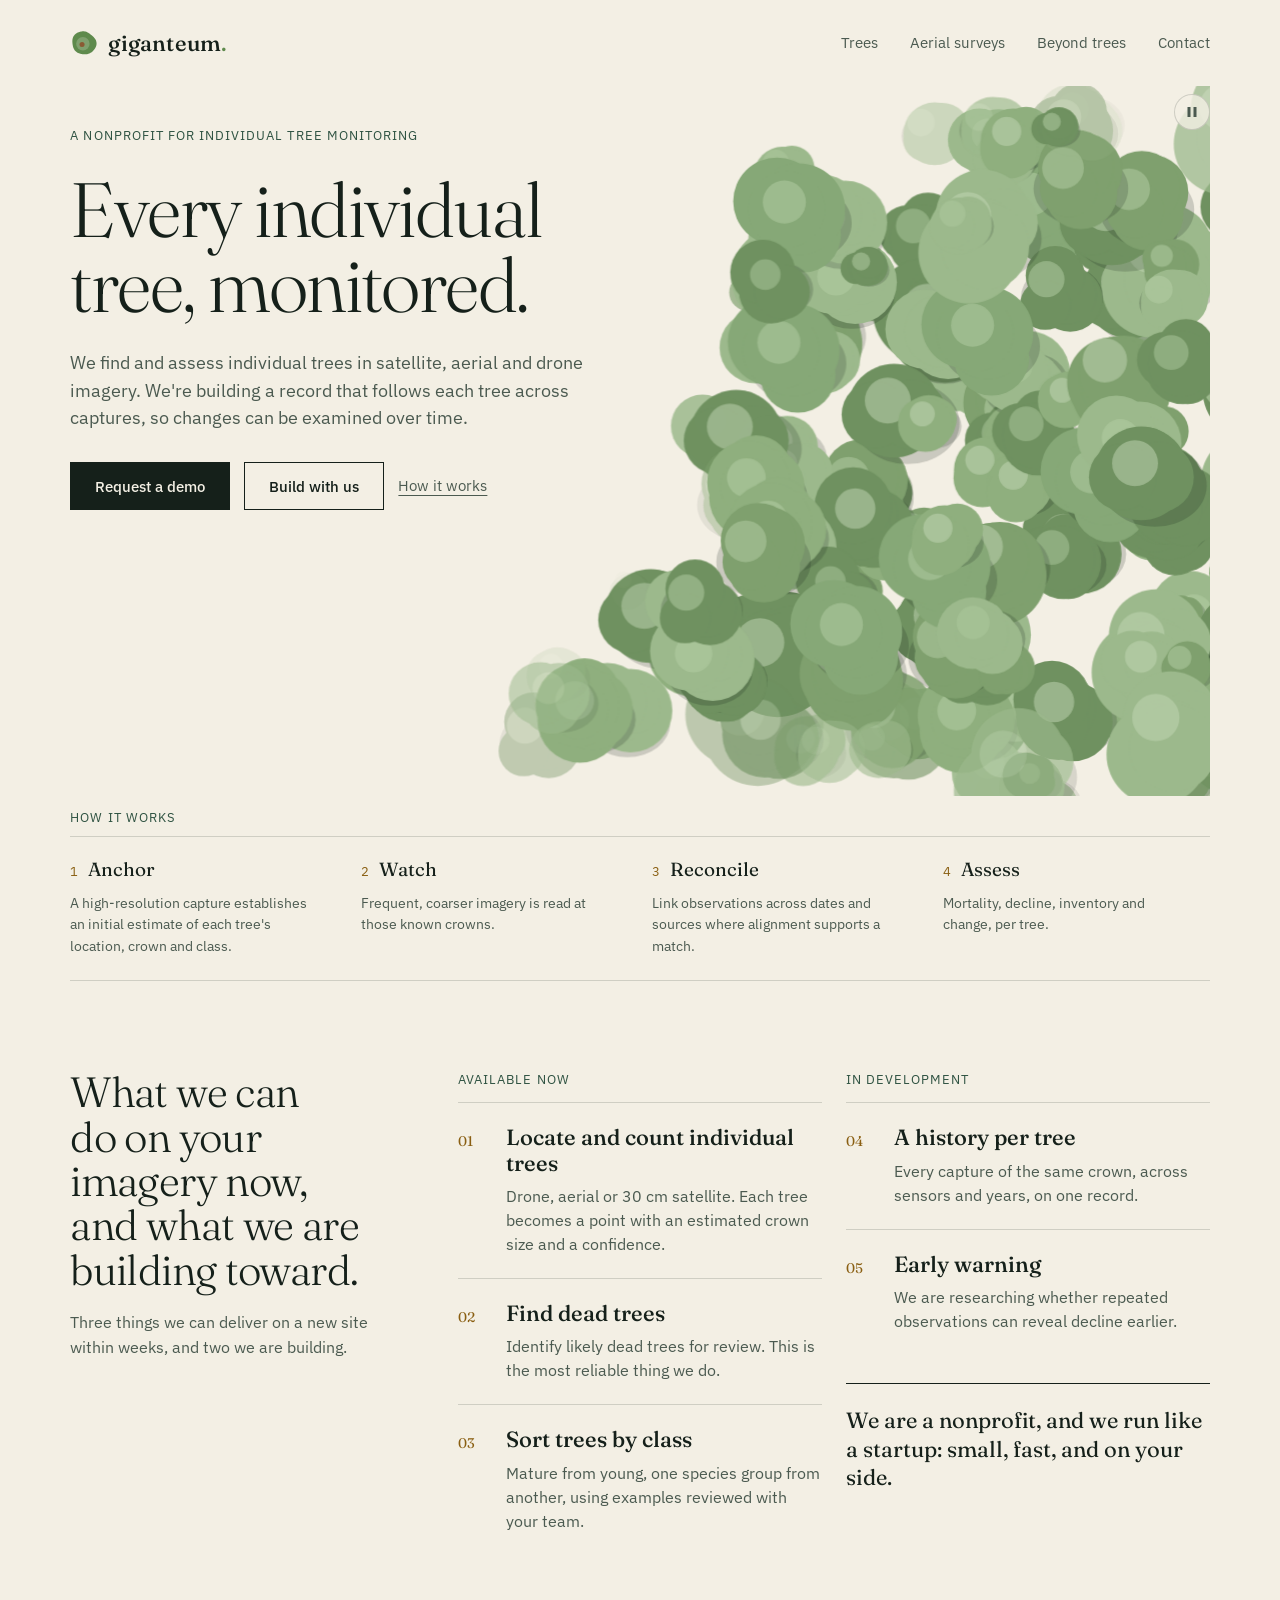
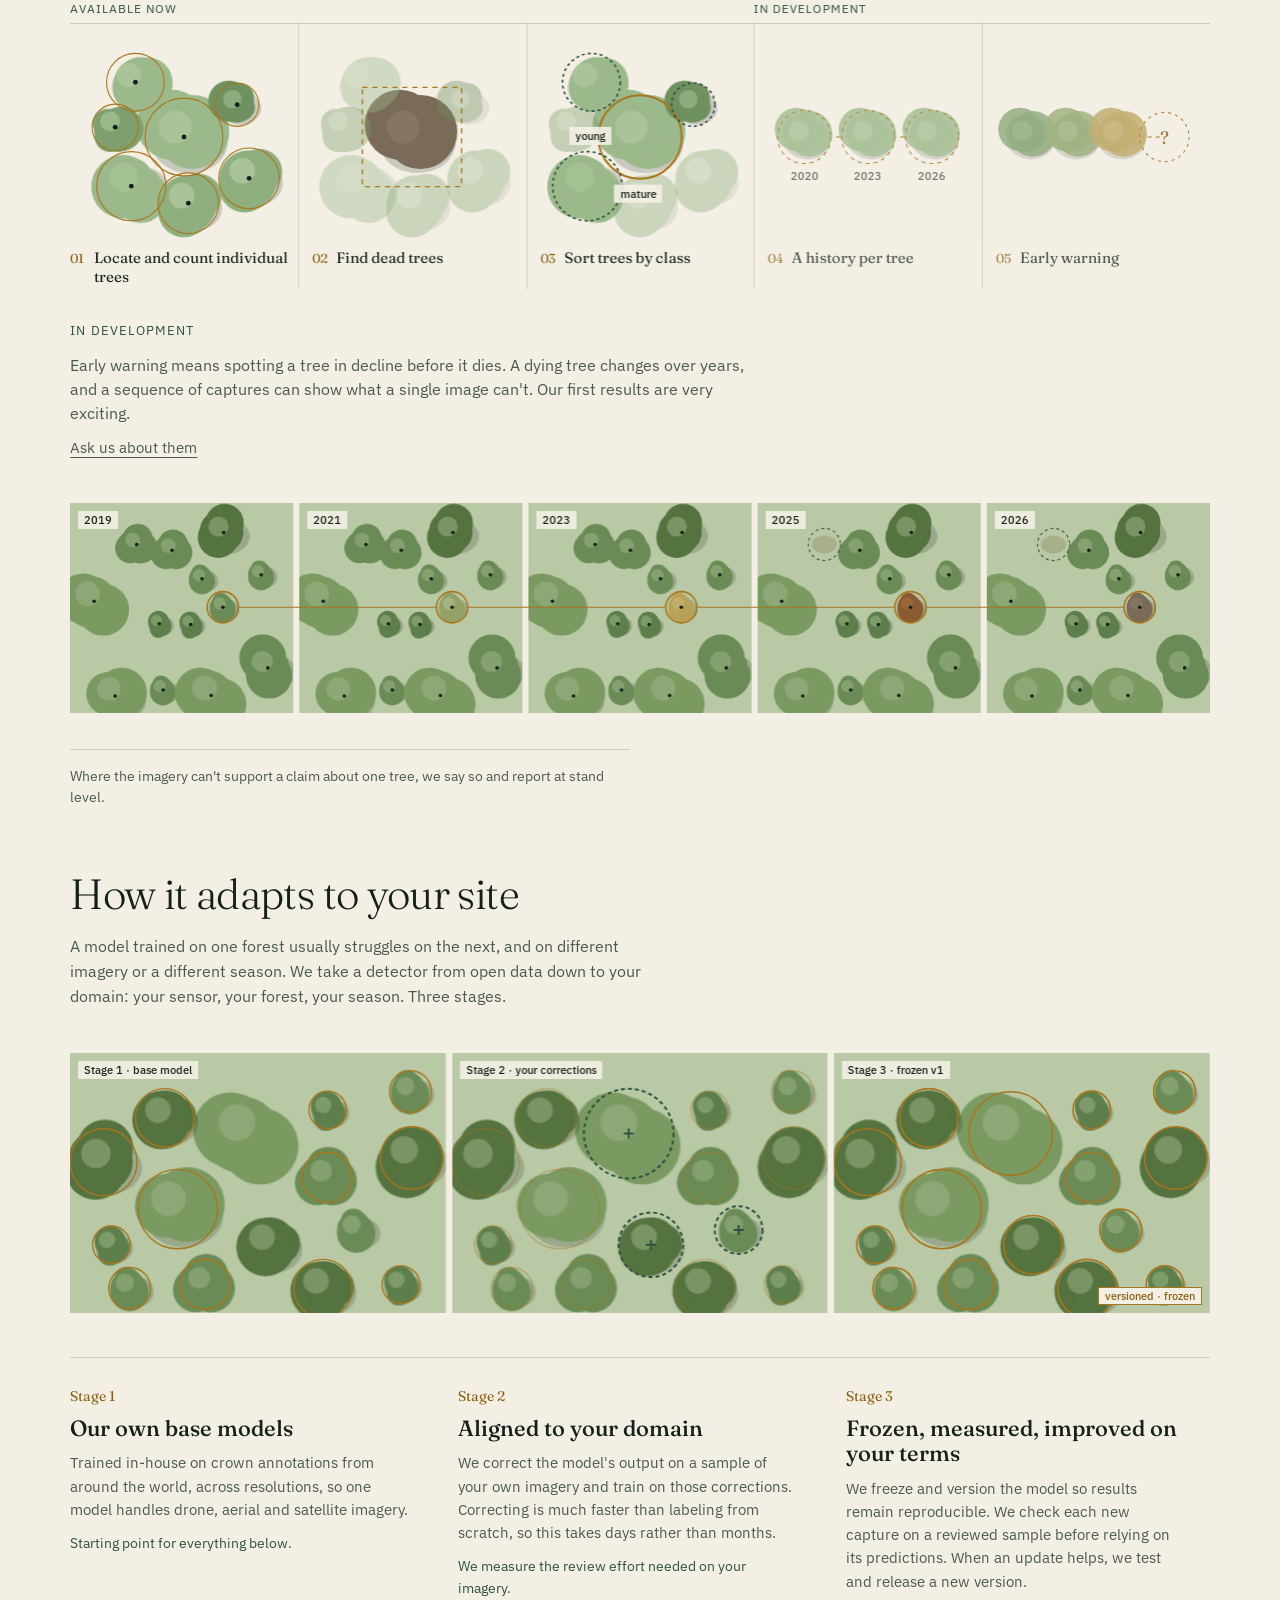
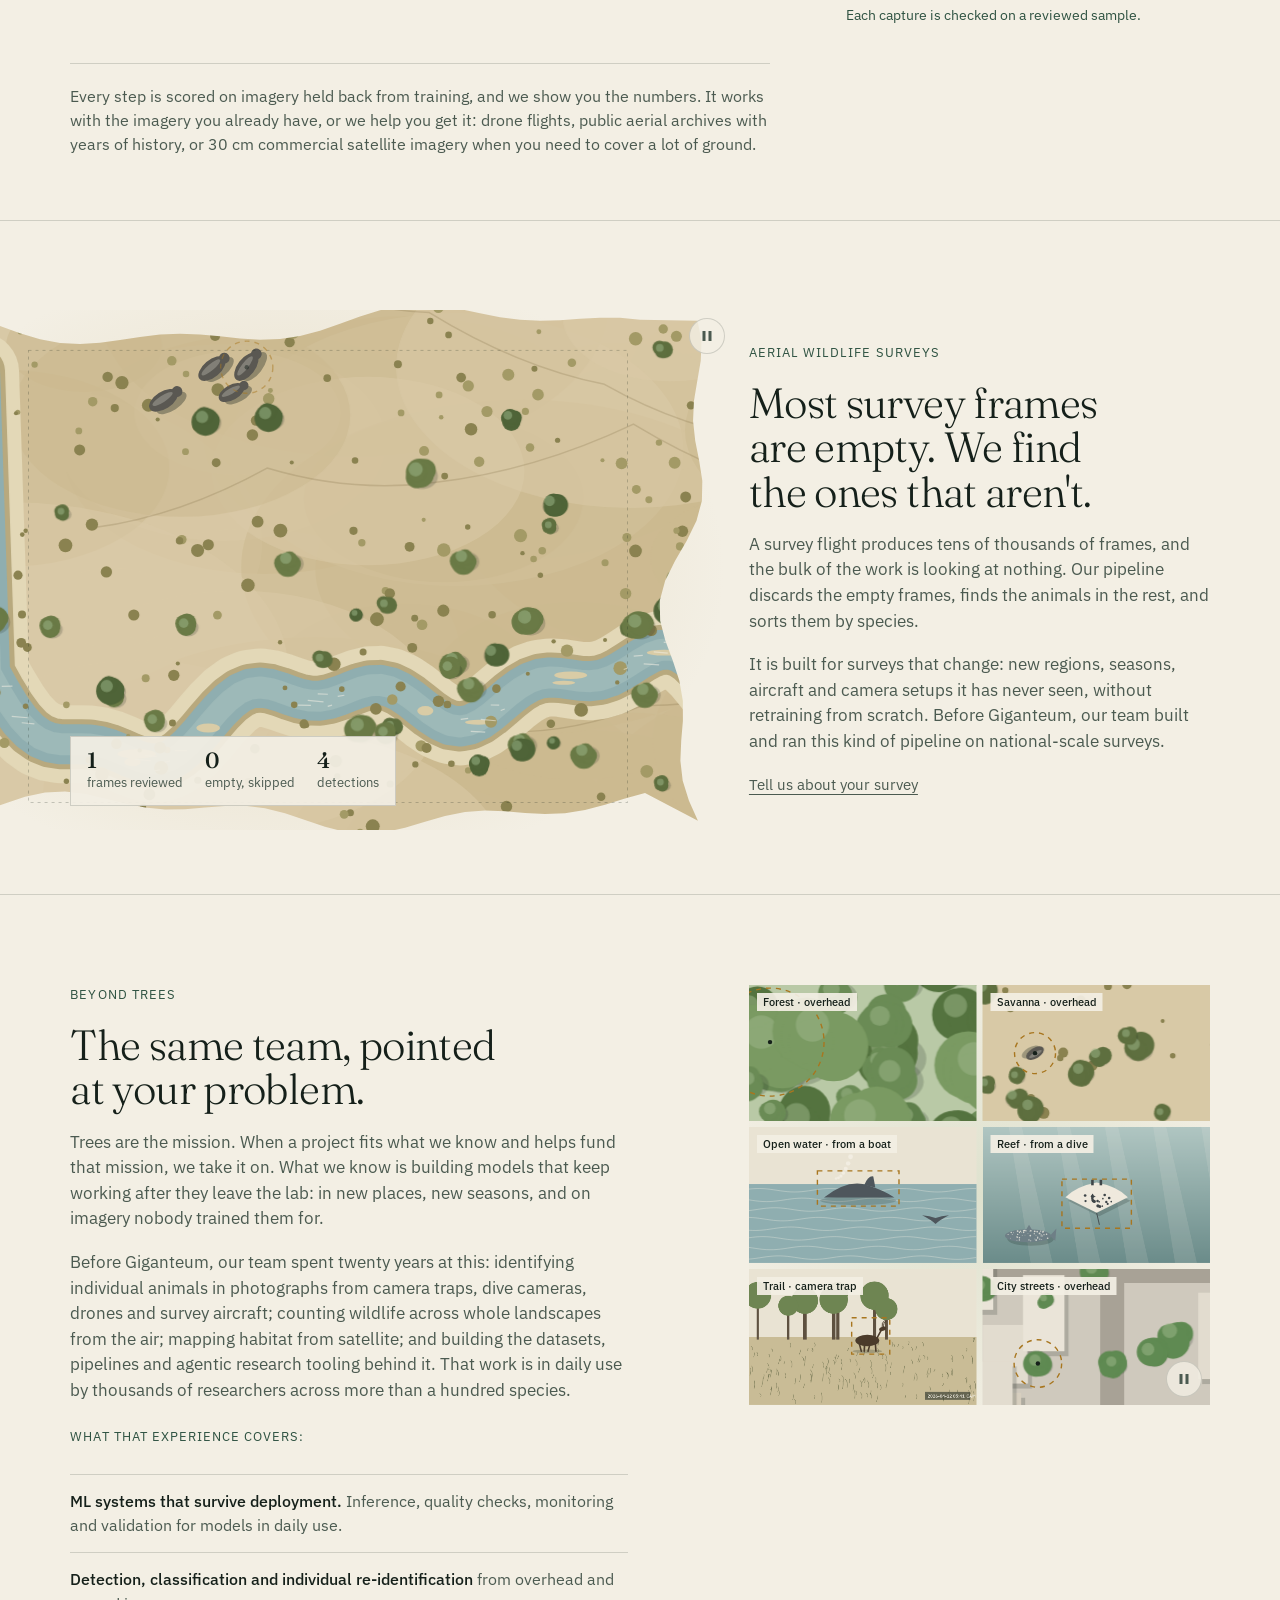
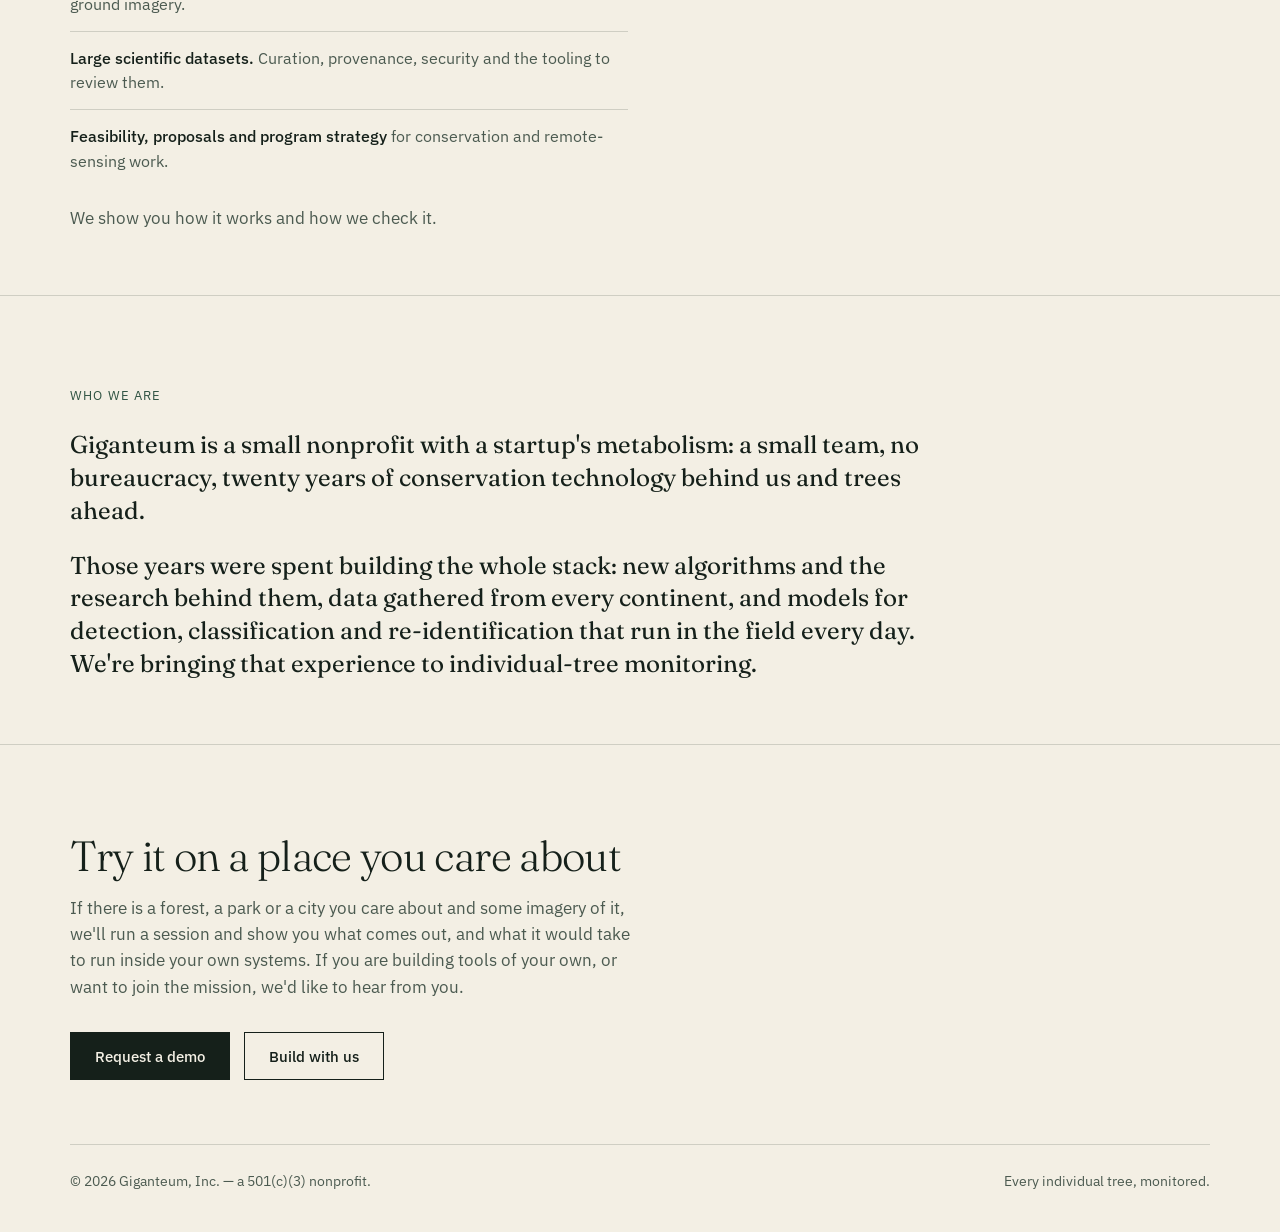
==== index.html @ d1c90539 "Preview build" ====
<!DOCTYPE html>
<html lang="en">
<head>
<meta charset="UTF-8">
<meta name="viewport" content="width=device-width, initial-scale=1, viewport-fit=cover">
<meta name="robots" content="noindex, nofollow">
<title>Giganteum — Every individual tree, monitored</title>
<meta name="description" content="Giganteum is a nonprofit that finds and assesses individual trees in satellite, aerial and drone imagery.">
<link rel="icon" href="assets/logos/logo-06u2/favicon.svg?h=ea83f946c8" type="image/svg+xml">
<link rel="icon" href="assets/logos/logo-06u2/favicon.ico?h=4b74110f3c" sizes="32x32">
<link rel="apple-touch-icon" href="assets/logos/logo-06u2/favicon-180.png?h=ba5bebc18b">
<link rel="stylesheet" href="css/site.css?h=00ecf539c3">
<script>document.documentElement.classList.add('js')</script>
</head>
</head>
<body>

<div class="wrap">
<nav>
  <a class="wordmark" href="#top"><img class="mark" src="assets/logos/logo-06u2/giganteum-mark.svg?h=fabf64458b" width="28" height="28" alt="">giganteum<span>.</span></a>
  <button class="menu" id="menu" aria-label="Open menu" aria-expanded="false" aria-controls="links">
    <svg width="20" height="14" viewBox="0 0 20 14" fill="none" stroke="currentColor" stroke-width="1.5" aria-hidden="true"><path d="M0 1h20M0 7h20M0 13h20"/></svg>
  </button>
  <div class="links" id="links">
    <a href="#trees">Trees</a>
    <a href="#aerial">Aerial surveys</a>
    <a href="#beyond">Beyond trees</a>
    <a href="#contact">Contact</a>
  </div>
</nav>
</div>

<main id="main">

<header class="wrap" id="top">
<section class="hero">
  <div class="hero-copy" id="hero-copy">
    <div class="hero-head">
    <div class="eyebrow">A nonprofit for individual tree monitoring</div>
    <h1>Every individual tree, monitored.</h1>
    </div>
    <div class="hero-body">
    <p>We find and assess individual trees in satellite, aerial and drone imagery. We're building a record that follows each tree across captures, so changes can be examined over time.</p>
    <div class="cta">
      <a class="btn btn-primary" href="mailto:hello@giganteum.org?subject=Demo%20request">Request a demo</a>
      <a class="btn" href="mailto:hello@giganteum.org?subject=Build%20with%20us">Build with us</a>
      <a class="textlink" href="#trees">How it works</a>
    </div>
    </div>
  </div>
  <div class="scene" id="hero-scene">
    <canvas id="c-hero" aria-label="Illustration: a canopy of tree crowns with detections marked, one crown flagged and followed across captures" role="img"></canvas>
    <button class="pause" id="pause" aria-pressed="false" aria-label="Pause animations" title="Pause animations">
      <svg class="i-pause" width="12" height="12" viewBox="0 0 12 12" aria-hidden="true"><rect x="1.5" y="1" width="3" height="10" fill="currentColor"/><rect x="7.5" y="1" width="3" height="10" fill="currentColor"/></svg>
      <svg class="i-play" width="12" height="12" viewBox="0 0 12 12" aria-hidden="true"><path d="M2 1l9 5-9 5z" fill="currentColor"/></svg>
    </button>
    <div class="record" id="record">
      <div class="head"><b>Tree record</b><i>Illustrative record</i></div>
      <div class="row" data-f="id"><span>Tree</span><span></span></div>
      <div class="row status" data-f="status"><span>Status</span><span></span></div>
      <div class="row" data-f="cls"><span>Class</span><span></span></div>
      <div class="row" data-f="crown"><span>Crown</span><span></span></div>
      <div class="row" data-f="pos"><span>Position</span><span></span></div>
      <div class="row" data-f="caps"><span>Captures</span><span></span></div>
      <div class="row" data-f="sensors"><span>Sensors</span><span></span></div>
      <div class="hist-label" id="hist-label">History</div>
      <div class="hist" id="hist"></div>
    </div>
  </div>
</section>

<div class="col-label how">How it works</div>
<div class="loop">
  <div><b><em>1</em>Anchor</b><p>A high-resolution capture establishes an initial estimate of each tree's location, crown and class.</p></div>
  <div><b><em>2</em>Watch</b><p>Frequent, coarser imagery is read at those known crowns.</p></div>
  <div><b><em>3</em>Reconcile</b><p>Link observations across dates and sources where alignment supports a match.</p></div>
  <div><b><em>4</em>Assess</b><p>Mortality, decline, inventory and change, per tree.</p></div>
</div>
</header>

<section class="wrap block" id="trees">
  <div class="grid">
    <div class="c4 lead">
      <h2>What we can do on your imagery now, and what we are building toward.</h2>
      <p>Three things we can deliver on a new site within weeks, and two we are building.</p>
    </div>
    <div class="c4">
      <div class="col-label">Available now</div>
      <div class="item"><em>01</em><div><b>Locate and count individual trees</b><p>Drone, aerial or 30 cm satellite. Each tree becomes a point with an estimated crown size and a confidence.</p></div></div>
      <div class="item"><em>02</em><div><b>Find dead trees</b><p>Identify likely dead trees for review. This is the most reliable thing we do.</p></div></div>
      <div class="item"><em>03</em><div><b>Sort trees by class</b><p>Mature from young, one species group from another, using examples reviewed with your team.</p></div></div>
    </div>
    <div class="c4">
      <div class="col-label">In development</div>
      <div class="item"><em>04</em><div><b>A history per tree</b><p>Every capture of the same crown, across sensors and years, on one record.</p></div></div>
      <div class="item"><em>05</em><div><b>Early warning</b><p>We are researching whether repeated observations can reveal decline earlier.</p></div></div>
      <div class="pull">We are a nonprofit, and we run like a startup: small, fast, and on your side.</div>
    </div>
    <div class="draft-band" id="draft-trees" data-v="1"><canvas id="c-draft-trees" role="img"></canvas></div>
    <div class="figure-note" id="note-ew">
      <div class="col-label">In development</div>
      <p>Early warning means spotting a tree in decline before it dies. A dying tree changes over years, and a sequence of captures can show what a single image can't. Our first results are very exciting.</p>
      <p><a class="textlink" href="mailto:hello@giganteum.org?subject=Early%20warning">Ask us about them</a></p>
    </div>
    <div class="draft-band" id="draft-trees2" data-v="4"><canvas id="c-draft-trees2" role="img"></canvas></div>
  </div>
  <p class="fine">Where the imagery can't support a claim about one tree, we say so and report at stand level.</p>
</section>

<section class="wrap block" id="adapts" style="padding-top:0">
  <div class="grid">
    <div class="c8 lead" style="max-width:640px">
      <h2>How it adapts to your site</h2>
      <p>A model trained on one forest usually struggles on the next, and on different imagery or a different season. We take a detector from open data down to your domain: your sensor, your forest, your season. Three stages.</p>
    </div>
    <div class="draft-band" id="draft-adapts" data-v="3"><canvas id="c-draft-adapts" role="img"></canvas></div>
  </div>
  <div class="stages">
    <div><em>Stage 1</em><b>Our own base models</b><p>Trained in-house on crown annotations from around the world, across resolutions, so one model handles drone, aerial and satellite imagery.</p><small>Starting point for everything below.</small></div>
    <div><em>Stage 2</em><b>Aligned to your domain</b><p>We correct the model's output on a sample of your own imagery and train on those corrections. Correcting is much faster than labeling from scratch, so this takes days rather than months.</p><small>We measure the review effort needed on your imagery.</small></div>
    <div><em>Stage 3</em><b>Frozen, measured, improved on your terms</b><p>We freeze and version the model so results remain reproducible. We check each new capture on a reviewed sample before relying on its predictions. When an update helps, we test and release a new version.</p><small>Each capture is checked on a reviewed sample.</small></div>
  </div>
  <p class="measured">Every step is scored on imagery held back from training, and we show you the numbers. It works with the imagery you already have, or we help you get it: drone flights, public aerial archives with years of history, or 30 cm commercial satellite imagery when you need to cover a lot of ground.</p>
</section>

<section class="wrap block" id="aerial" style="border-top:1px solid var(--rule)">
  <div class="aerial-grid">
    <div class="aerial-scene" id="aerial-scene">
      <canvas id="c-aerial" role="img" aria-label="Illustration: survey frames over savanna, most empty, animals detected in the rest"></canvas>
      <button class="pause" aria-pressed="false" aria-label="Pause animations" title="Pause animations">
      <svg class="i-pause" width="12" height="12" viewBox="0 0 12 12" aria-hidden="true"><rect x="1.5" y="1" width="3" height="10" fill="currentColor"/><rect x="7.5" y="1" width="3" height="10" fill="currentColor"/></svg>
      <svg class="i-play" width="12" height="12" viewBox="0 0 12 12" aria-hidden="true"><path d="M2 1l9 5-9 5z" fill="currentColor"/></svg>
    </button>
      <div class="tally" id="tally">
        <div><b id="t-frames">0</b><span>frames reviewed</span></div>
        <div><b id="t-empty">0</b><span>empty, skipped</span></div>
        <div><b id="t-animals">0</b><span>detections</span></div>
      </div>
    </div>
    <div class="aerial-copy">
      <div class="sec-head"><div class="eyebrow">Aerial wildlife surveys</div>
      <h2>Most survey frames are empty. We find the ones that aren't.</h2></div>
      <div class="sec-body"><p>A survey flight produces tens of thousands of frames, and the bulk of the work is looking at nothing. Our pipeline discards the empty frames, finds the animals in the rest, and sorts them by species.</p>
      <p>It is built for surveys that change: new regions, seasons, aircraft and camera setups it has never seen, without retraining from scratch. Before Giganteum, our team built and ran this kind of pipeline on national-scale surveys.</p>
      <p><a class="textlink" href="mailto:hello@giganteum.org?subject=Aerial%20survey">Tell us about your survey</a></p></div>
    </div>
  </div>
</section>

<section class="wrap block" id="beyond" style="border-top:1px solid var(--rule)">
  <div class="beyond-grid">
    <div class="beyond-copy">
      <div class="sec-head"><div class="eyebrow">Beyond trees</div>
      <h2>The same team, pointed at your problem.</h2></div>
      <div class="sec-body"><p>Trees are the mission. When a project fits what we know and helps fund that mission, we take it on. What we know is building models that keep working after they leave the lab: in new places, new seasons, and on imagery nobody trained them for.</p>
      <p>Before Giganteum, our team spent twenty years at this: identifying individual animals in photographs from camera traps, dive cameras, drones and survey aircraft; counting wildlife across whole landscapes from the air; mapping habitat from satellite; and building the datasets, pipelines and agentic research tooling behind it. That work is in daily use by thousands of researchers across more than a hundred species.</p>
      <p class="bridge">What that experience covers:</p>
      <ul class="beyond-list">
        <li><b>ML systems that survive deployment.</b> <span>Inference, quality checks, monitoring and validation for models in daily use.</span></li>
        <li><b>Detection, classification and individual re-identification</b> <span>from overhead and ground imagery.</span></li>
        <li><b>Large scientific datasets.</b> <span>Curation, provenance, security and the tooling to review them.</span></li>
        <li><b>Feasibility, proposals and program strategy</b> <span>for conservation and remote-sensing work.</span></li>
      </ul>
      <p>We show you how it works and how we check it.</p></div>
    </div>
    <div class="beyond-scene" id="beyond-scene">
      <canvas id="c-beyond" role="img" aria-label="Illustration: detections in six kinds of imagery: forest, savanna and city streets from above, open water from a boat, a reef from a dive, a trail from a camera trap"></canvas>
      <button class="pause" aria-pressed="false" aria-label="Pause animations" title="Pause animations">
      <svg class="i-pause" width="12" height="12" viewBox="0 0 12 12" aria-hidden="true"><rect x="1.5" y="1" width="3" height="10" fill="currentColor"/><rect x="7.5" y="1" width="3" height="10" fill="currentColor"/></svg>
      <svg class="i-play" width="12" height="12" viewBox="0 0 12 12" aria-hidden="true"><path d="M2 1l9 5-9 5z" fill="currentColor"/></svg>
    </button>
    </div>
  </div>
</section>

<section class="wrap block who" id="who">
  <div class="eyebrow" style="margin-bottom:22px">Who we are</div>
    <p>Giganteum is a small nonprofit with a startup's metabolism: a small team, no bureaucracy, twenty years of conservation technology behind us and trees ahead.</p>
  <p>Those years were spent building the whole stack: new algorithms and the research behind them, data gathered from every continent, and models for detection, classification and re-identification that run in the field every day. We're bringing that experience to individual-tree monitoring.</p>
    </section>

<section class="wrap block contact" id="contact">
  <h2>Try it on a place you care about</h2>
  <p>If there is a forest, a park or a city you care about and some imagery of it, we'll run a session and show you what comes out, and what it would take to run inside your own systems. If you are building tools of your own, or want to join the mission, we'd like to hear from you.</p>
  <div class="cta" style="margin-top:28px">
    <a class="btn btn-primary" href="mailto:hello@giganteum.org?subject=Demo%20request">Request a demo</a>
    <a class="btn" href="mailto:hello@giganteum.org?subject=Build%20with%20us">Build with us</a>
  </div>
</section>

<div class="wrap">
<footer>
  <div>© 2026 Giganteum, Inc. — a 501(c)(3) nonprofit.</div>
  <div>Every individual tree, monitored.</div>
</footer>
</div>
</main>

<script src="js/engine.js?h=83940f65bd" defer></script>
<script src="js/scene-hero.js?h=67be435176" defer></script>
<script src="js/scene-aerial.js?h=0674b0cf72" defer></script>
<script src="js/scene-beyond.js?h=fd2b8c44d0" defer></script>
<script src="js/scene-drafts.js?h=22843ade23" defer></script>
<script src="js/main.js?h=858c3a48dd" defer></script>
</body>
</html>
---- css/site.css ----
/* Giganteum site styles. Fonts are self-hosted (SIL OFL 1.1, see fonts/OFL-*.txt). */
/* latin-ext */
@font-face {
  font-family: 'Fraunces';
  font-style: normal;
  font-weight: 300;
  font-display: swap;
  src: url(../fonts/fraunces-latin-ext.woff2) format('woff2');
  unicode-range: U+0100-02BA, U+02BD-02C5, U+02C7-02CC, U+02CE-02D7, U+02DD-02FF, U+0304, U+0308, U+0329, U+1D00-1DBF, U+1E00-1E9F, U+1EF2-1EFF, U+2020, U+20A0-20AB, U+20AD-20C0, U+2113, U+2C60-2C7F, U+A720-A7FF;
}
/* latin */
@font-face {
  font-family: 'Fraunces';
  font-style: normal;
  font-weight: 300;
  font-display: swap;
  src: url(../fonts/fraunces-latin.woff2) format('woff2');
  unicode-range: U+0000-00FF, U+0131, U+0152-0153, U+02BB-02BC, U+02C6, U+02DA, U+02DC, U+0304, U+0308, U+0329, U+2000-206F, U+20AC, U+2122, U+2191, U+2193, U+2212, U+2215, U+FEFF, U+FFFD;
}
/* latin-ext */
@font-face {
  font-family: 'Fraunces';
  font-style: normal;
  font-weight: 400;
  font-display: swap;
  src: url(../fonts/fraunces-latin-ext.woff2) format('woff2');
  unicode-range: U+0100-02BA, U+02BD-02C5, U+02C7-02CC, U+02CE-02D7, U+02DD-02FF, U+0304, U+0308, U+0329, U+1D00-1DBF, U+1E00-1E9F, U+1EF2-1EFF, U+2020, U+20A0-20AB, U+20AD-20C0, U+2113, U+2C60-2C7F, U+A720-A7FF;
}
/* latin */
@font-face {
  font-family: 'Fraunces';
  font-style: normal;
  font-weight: 400;
  font-display: swap;
  src: url(../fonts/fraunces-latin.woff2) format('woff2');
  unicode-range: U+0000-00FF, U+0131, U+0152-0153, U+02BB-02BC, U+02C6, U+02DA, U+02DC, U+0304, U+0308, U+0329, U+2000-206F, U+20AC, U+2122, U+2191, U+2193, U+2212, U+2215, U+FEFF, U+FFFD;
}
/* latin-ext */
@font-face {
  font-family: 'Fraunces';
  font-style: normal;
  font-weight: 500;
  font-display: swap;
  src: url(../fonts/fraunces-latin-ext.woff2) format('woff2');
  unicode-range: U+0100-02BA, U+02BD-02C5, U+02C7-02CC, U+02CE-02D7, U+02DD-02FF, U+0304, U+0308, U+0329, U+1D00-1DBF, U+1E00-1E9F, U+1EF2-1EFF, U+2020, U+20A0-20AB, U+20AD-20C0, U+2113, U+2C60-2C7F, U+A720-A7FF;
}
/* latin */
@font-face {
  font-family: 'Fraunces';
  font-style: normal;
  font-weight: 500;
  font-display: swap;
  src: url(../fonts/fraunces-latin.woff2) format('woff2');
  unicode-range: U+0000-00FF, U+0131, U+0152-0153, U+02BB-02BC, U+02C6, U+02DA, U+02DC, U+0304, U+0308, U+0329, U+2000-206F, U+20AC, U+2122, U+2191, U+2193, U+2212, U+2215, U+FEFF, U+FFFD;
}
/* latin-ext */
@font-face {
  font-family: 'IBM Plex Sans';
  font-style: normal;
  font-weight: 400;
  font-stretch: 100%;
  font-display: swap;
  src: url(../fonts/ibm-plex-sans-latin-ext.woff2) format('woff2');
  unicode-range: U+0100-02BA, U+02BD-02C5, U+02C7-02CC, U+02CE-02D7, U+02DD-02FF, U+0304, U+0308, U+0329, U+1D00-1DBF, U+1E00-1E9F, U+1EF2-1EFF, U+2020, U+20A0-20AB, U+20AD-20C0, U+2113, U+2C60-2C7F, U+A720-A7FF;
}
/* latin */
@font-face {
  font-family: 'IBM Plex Sans';
  font-style: normal;
  font-weight: 400;
  font-stretch: 100%;
  font-display: swap;
  src: url(../fonts/ibm-plex-sans-latin.woff2) format('woff2');
  unicode-range: U+0000-00FF, U+0131, U+0152-0153, U+02BB-02BC, U+02C6, U+02DA, U+02DC, U+0304, U+0308, U+0329, U+2000-206F, U+20AC, U+2122, U+2191, U+2193, U+2212, U+2215, U+FEFF, U+FFFD;
}
/* latin-ext */
@font-face {
  font-family: 'IBM Plex Sans';
  font-style: normal;
  font-weight: 500;
  font-stretch: 100%;
  font-display: swap;
  src: url(../fonts/ibm-plex-sans-latin-ext.woff2) format('woff2');
  unicode-range: U+0100-02BA, U+02BD-02C5, U+02C7-02CC, U+02CE-02D7, U+02DD-02FF, U+0304, U+0308, U+0329, U+1D00-1DBF, U+1E00-1E9F, U+1EF2-1EFF, U+2020, U+20A0-20AB, U+20AD-20C0, U+2113, U+2C60-2C7F, U+A720-A7FF;
}
/* latin */
@font-face {
  font-family: 'IBM Plex Sans';
  font-style: normal;
  font-weight: 500;
  font-stretch: 100%;
  font-display: swap;
  src: url(../fonts/ibm-plex-sans-latin.woff2) format('woff2');
  unicode-range: U+0000-00FF, U+0131, U+0152-0153, U+02BB-02BC, U+02C6, U+02DA, U+02DC, U+0304, U+0308, U+0329, U+2000-206F, U+20AC, U+2122, U+2191, U+2193, U+2212, U+2215, U+FEFF, U+FFFD;
}
/* latin-ext */
@font-face {
  font-family: 'IBM Plex Sans';
  font-style: normal;
  font-weight: 600;
  font-stretch: 100%;
  font-display: swap;
  src: url(../fonts/ibm-plex-sans-latin-ext.woff2) format('woff2');
  unicode-range: U+0100-02BA, U+02BD-02C5, U+02C7-02CC, U+02CE-02D7, U+02DD-02FF, U+0304, U+0308, U+0329, U+1D00-1DBF, U+1E00-1E9F, U+1EF2-1EFF, U+2020, U+20A0-20AB, U+20AD-20C0, U+2113, U+2C60-2C7F, U+A720-A7FF;
}
/* latin */
@font-face {
  font-family: 'IBM Plex Sans';
  font-style: normal;
  font-weight: 600;
  font-stretch: 100%;
  font-display: swap;
  src: url(../fonts/ibm-plex-sans-latin.woff2) format('woff2');
  unicode-range: U+0000-00FF, U+0131, U+0152-0153, U+02BB-02BC, U+02C6, U+02DA, U+02DC, U+0304, U+0308, U+0329, U+2000-206F, U+20AC, U+2122, U+2191, U+2193, U+2212, U+2215, U+FEFF, U+FFFD;
}

/* ---------- tokens: this site is light by decision; the dark scheme keeps the same values ---------- */
:root{
  --paper:#F3EFE4; --ink:#15201A; --dim:#4B5A50; --rule:rgba(21,32,26,.16); --rule-strong:#15201A;
  --moss:#2E5241; --accent:#A8761F; --accent-text:#8A5F12; --canopy:#5E8A4C;
  --serif:'Fraunces',Georgia,'Times New Roman',serif; --sans:'IBM Plex Sans','Helvetica Neue',Arial,sans-serif;
  --gutter:clamp(20px,5.5vw,80px);
  box-sizing:border-box; padding-top:env(safe-area-inset-top,0px); padding-bottom:env(safe-area-inset-bottom,0px);
}
@media (prefers-color-scheme:dark){ :root:not([data-theme="light"]){ --paper:#F3EFE4; --ink:#15201A; } }
:root[data-theme="dark"]{ --paper:#F3EFE4; --ink:#15201A; }
html{scroll-padding-top:env(safe-area-inset-top,0px);scroll-behavior:smooth}
*{box-sizing:border-box;margin:0;padding:0}
body{background:var(--paper);color:var(--ink);font-family:var(--sans);font-size:17px;line-height:1.55;-webkit-font-smoothing:antialiased}
::selection{background:var(--accent);color:var(--paper)}
a{color:inherit}
a:focus-visible,button:focus-visible{outline:2px solid var(--accent);outline-offset:3px}
h1,h2,h3{font-family:var(--serif);font-weight:300;letter-spacing:-.015em}
h1{font-size:clamp(44px,6vw,84px);line-height:.98;letter-spacing:-.02em;text-wrap:balance}
h2{font-size:clamp(32px,3.3vw,44px);line-height:1.05;text-wrap:balance}
.wrap{max-width:1440px;margin:0 auto;padding:0 var(--gutter)}
.eyebrow{font-size:13px;letter-spacing:.08em;text-transform:uppercase;color:var(--moss)}
.dim{color:var(--dim)}
.btn{display:inline-flex;align-items:center;justify-content:center;min-height:48px;padding:12px 24px;font:500 15px/1 var(--sans);text-decoration:none;border:1px solid var(--ink);color:var(--ink);background:transparent;cursor:pointer}
.btn:hover{background:rgba(21,32,26,.06)}
.btn-primary{background:var(--ink);color:var(--paper)}
.btn-primary:hover{background:#26362d}
.textlink{font-size:15px;color:var(--dim);text-decoration:underline;text-underline-offset:4px}
.textlink:hover{color:var(--ink)}

/* ---------- nav ---------- */
nav{display:flex;align-items:center;justify-content:space-between;padding:26px 0;position:relative;z-index:5}
.wordmark{font-family:var(--serif);font-weight:500;font-size:22px;text-decoration:none;letter-spacing:.01em}
.wordmark span{color:var(--canopy)}
/* logo 06u-2 mark; clear space >= the trunk's diameter (README) */
.wordmark{display:inline-flex;align-items:center}
.wordmark .mark{display:block;width:28px;height:28px;flex-shrink:0;margin-right:10px}
.links{display:flex;gap:32px;font-size:15px}
.links a{color:var(--dim);text-decoration:none}
.links a:hover{color:var(--ink)}
.menu{display:none;width:44px;height:44px;border:1px solid var(--rule);background:transparent;align-items:center;justify-content:center;cursor:pointer}

/* ---------- hero ---------- */
.hero{position:relative;min-height:min(720px,calc(100svh - 190px));display:flex;flex-direction:column}
.hero-copy{position:relative;z-index:2;max-width:620px;padding:40px 0 60px;display:flex;flex-direction:column;gap:26px}
.hero-head,.hero-body{display:flex;flex-direction:column;gap:26px}
.hero-copy p{font-size:clamp(17px,1.4vw,19px);max-width:52ch;color:var(--dim)}
.cta{display:flex;gap:14px;align-items:center;flex-wrap:wrap;padding-top:4px}
.scene{position:absolute;inset:0;z-index:1}
.scene canvas{position:absolute;inset:0;width:100%;height:100%;display:block}
.aerial-scene{background:radial-gradient(60% 60% at 40% 50%,rgba(216,201,166,.55),rgba(216,201,166,0))}
.beyond-scene{background:radial-gradient(60% 60% at 50% 50%,rgba(185,201,166,.35),rgba(185,201,166,0))}
.pause{position:absolute;top:8px;right:0;z-index:3;display:inline-flex;align-items:center;justify-content:center;width:36px;height:36px;border:1px solid var(--rule);border-radius:999px;background:rgba(243,239,228,.8);color:var(--dim);cursor:pointer}
.pause .i-play{display:none}
.pause[aria-pressed="true"] .i-pause{display:none}
.pause[aria-pressed="true"] .i-play{display:block}
.pause:hover{color:var(--ink)}
.pause[hidden]{display:none}
.beyond-scene .pause{top:auto;bottom:8px;right:8px}
.record{position:absolute;right:0;bottom:44px;z-index:3;width:290px;opacity:0;transform:translateY(6px);transition:opacity .45s,transform .45s;padding:16px 18px 12px;background:var(--paper);border:1px solid var(--rule);font-size:13px;line-height:1.35}
.record.show{opacity:1;transform:none}
.record .hist-label{font-size:11px;letter-spacing:.06em;text-transform:uppercase;color:var(--dim);padding:10px 0 0;border-top:1px solid var(--rule);opacity:0;transition:opacity .4s}
.record .hist-label.on{opacity:1}
.record .row.status.dead span:last-child{color:#6B6A62}
.record .head{display:flex;flex-wrap:wrap;column-gap:12px;justify-content:space-between;align-items:baseline;padding-bottom:8px}
.record .head b,.record .head i{white-space:nowrap}
.record .head b{font-family:var(--serif);font-weight:400;font-size:15px}
.record .head i{font-style:normal;font-size:11px;letter-spacing:.06em;text-transform:uppercase;color:var(--dim)}
.record .row{display:flex;justify-content:space-between;gap:12px;padding:7px 0;border-top:1px solid var(--rule);opacity:0;transform:translateY(3px);transition:opacity .35s,transform .35s}
.record .row.on{opacity:1;transform:none}
.record .row span:first-child{color:var(--dim)}
.record .row span:last-child{font-weight:500;text-align:right}
.record .row.status span:last-child{color:var(--accent-text)}
.record .row.status.ok span:last-child{color:var(--moss)}
.record .hist{display:flex;gap:14px;align-items:flex-end;padding:6px 0 4px;opacity:0;transition:opacity .5s}
.record .hist.on{opacity:1}
.record .hist div{display:flex;flex-direction:column;align-items:center;gap:4px;font-size:11px;color:var(--dim)}
.record .hist svg{display:block}
.caption{position:absolute;right:0;bottom:16px;z-index:3;font-size:12.5px;color:var(--dim)}

/* ---------- strips and sections ---------- */
.col-label.how{margin-top:12px;padding-bottom:0}
.fine{margin-top:36px;padding-top:16px;border-top:1px solid var(--rule);font-size:13.5px;color:var(--dim);max-width:70ch}
.bridge{font-size:13px!important;letter-spacing:.08em;text-transform:uppercase;color:var(--moss)!important;margin-top:6px}
.loop{display:grid;grid-template-columns:repeat(4,minmax(0,1fr));gap:24px;border-top:1px solid var(--rule);border-bottom:1px solid var(--rule);margin-top:8px}
.loop div{padding:18px 20px 22px 0}
.loop b{display:block;font-family:var(--serif);font-weight:400;font-size:19px}
.loop b em{font-style:normal;color:var(--accent-text);font-family:var(--sans);font-size:13px;margin-right:10px}
.loop p{font-size:14px;color:var(--dim);margin-top:8px}
section.block{padding-top:clamp(64px,7vw,96px);padding-bottom:clamp(48px,5vw,72px)}
.grid{display:grid;grid-template-columns:repeat(12,minmax(0,1fr));column-gap:24px;row-gap:32px}
.c4{grid-column:span 4}.c6{grid-column:span 6}.c8{grid-column:span 8}
.lead{display:flex;flex-direction:column;gap:18px;padding-right:32px}
.lead p{font-size:16px;color:var(--dim)}
.col-label{font-size:13px;letter-spacing:.08em;text-transform:uppercase;color:var(--moss);padding-bottom:12px}
.item{display:flex;gap:20px;padding:22px 0;border-top:1px solid var(--rule)}
.item em{font-style:normal;font-family:var(--serif);font-size:14px;color:var(--accent-text);width:28px;flex-shrink:0;padding-top:6px}
.item b{display:block;font-family:var(--serif);font-weight:500;font-size:22px;line-height:1.15}
.item p{font-size:15.5px;color:var(--dim);margin-top:8px}
.pull{margin-top:28px;padding-top:22px;border-top:1px solid var(--rule-strong);font-family:var(--serif);font-size:22px;line-height:1.3}
.stages{display:grid;grid-template-columns:repeat(3,minmax(0,1fr));gap:24px;margin-top:44px;border-top:1px solid var(--rule)}
.stages div{padding:24px 24px 0 0}
.stages em{font-style:normal;font-family:var(--serif);font-size:14px;color:var(--accent-text)}
.stages b{display:block;font-family:var(--serif);font-weight:500;font-size:22px;margin-top:8px;line-height:1.15}
.stages p{font-size:15px;color:var(--dim);margin-top:10px}
.stages small{display:block;font-size:14px;color:var(--moss);margin-top:12px}
.measured{margin-top:36px;padding-top:20px;border-top:1px solid var(--rule);font-size:15.5px;color:var(--dim);max-width:70ch}

/* figures in Trees (v1 default; ?v=2 / ?v=4 alternatives) and How it adapts (v3); ?v=0 = none */
.draft-band{grid-column:1/-1;position:relative;height:290px;margin-top:12px}
.draft-band[hidden],html:not(.js) .draft-band{display:none}
.draft-band canvas{position:absolute;inset:0;width:100%;height:100%;display:block}
.draft-band[data-v="2"],.draft-band[data-v="3"]{height:260px}
.draft-band[data-v="4"]{height:210px}
#trees .grid:has(> .draft-band:not([hidden])){grid-auto-flow:row dense}
.figure-note{grid-column:1/-1;max-width:70ch}
.figure-note[hidden]{display:none}
.figure-note p{font-size:15.5px;color:var(--dim)}
.figure-note p+p{margin-top:10px}

/* aerial: island on the left, text on the right */
.aerial-grid{display:grid;grid-template-columns:repeat(12,minmax(0,1fr));column-gap:24px;align-items:center}
.aerial-scene{grid-column:span 7;position:relative;height:520px;margin-left:calc(-1 * var(--gutter))}
.aerial-scene canvas{position:absolute;inset:0;width:100%;height:100%}
.tally{position:absolute;left:var(--gutter);bottom:24px;z-index:2;display:flex;gap:22px;padding:12px 16px;background:rgba(243,239,228,.94);border:1px solid var(--rule);font-size:13px}
.tally div{display:flex;flex-direction:column;gap:2px}
.tally span{color:var(--dim)}
.tally b{font-family:var(--serif);font-weight:500;font-size:22px;line-height:1}
.frame-label{position:absolute;left:var(--gutter);top:20px;z-index:2;font-size:12.5px;color:var(--dim);background:rgba(243,239,228,.85);padding:4px 8px;border:1px solid var(--rule)}
.aerial-copy{grid-column:8 / span 5;display:flex;flex-direction:column;gap:18px}
.aerial-copy p{color:var(--dim);font-size:16.5px}
.sec-head,.sec-body{display:flex;flex-direction:column;gap:18px}

/* beyond trees */
.beyond-grid{display:grid;grid-template-columns:repeat(12,minmax(0,1fr));column-gap:24px;align-items:start}
.beyond-copy{grid-column:span 6;display:flex;flex-direction:column;gap:18px}
.beyond-copy p{color:var(--dim);font-size:16.5px}
.beyond-list{margin-top:8px;list-style:none}
.beyond-list li{padding:14px 0;border-top:1px solid var(--rule);font-size:16px}
.beyond-list li b{font-weight:500}
.beyond-list li span{color:var(--dim)}
.beyond-scene{grid-column:8 / span 5;position:relative;height:420px}
.beyond-scene canvas{position:absolute;inset:0;width:100%;height:100%}
.cond{position:absolute;left:0;bottom:0;z-index:2;font-size:13px;color:var(--dim);background:rgba(243,239,228,.9);border:1px solid var(--rule);padding:8px 12px;display:flex;gap:10px;align-items:center}
.cond b{font-family:var(--serif);font-weight:500;font-size:16px;color:var(--ink);min-width:110px}
.cond i{font-style:normal;color:var(--moss)}
.vswitch{position:absolute;right:0;top:-38px;z-index:2;display:flex;gap:4px;align-items:center;font-size:12px;color:var(--dim)}
.vswitch button{min-height:30px;padding:4px 10px;border:1px solid var(--rule);background:transparent;font:500 12px var(--sans);color:var(--dim);cursor:pointer}
.vswitch button[aria-pressed="true"]{background:var(--ink);color:var(--paper);border-color:var(--ink)}

/* who / contact / footer */
.who{border-top:1px solid var(--rule)}
.who p{font-size:clamp(19px,1.9vw,26px);font-family:var(--serif);line-height:1.35;max-width:36em}
.who p+p{margin-top:22px}
.contact{border-top:1px solid var(--rule)}
.contact p{color:var(--dim);max-width:56ch;margin-top:16px}
footer{border-top:1px solid var(--rule);padding:26px 0 40px;display:flex;justify-content:space-between;gap:16px;flex-wrap:wrap;font-size:13.5px;color:var(--dim)}

/* about page */
.about-inner{max-width:70ch;padding:40px 0 80px}
.about-inner h1{font-size:clamp(36px,4.5vw,64px);margin-bottom:28px}
.about-inner h2{font-size:28px;margin:44px 0 14px}
.about-inner p{font-size:18px;line-height:1.6;margin-top:16px}
.about-inner p.note{font-size:14px;color:var(--dim);border:1px solid var(--rule);padding:12px 14px}

@media (max-width:1000px){
  .c4,.c6,.c8{grid-column:span 12}
  .lead{padding-right:0}
  .stages{grid-template-columns:1fr}
  .aerial-grid,.beyond-grid{display:flex;flex-direction:column;gap:28px}
  .aerial-copy,.beyond-copy{display:contents}
  .sec-head{order:1}.aerial-scene,.beyond-scene{order:2}.sec-body{order:3}
  .aerial-scene{width:calc(100% + 2*var(--gutter));margin:0 calc(-1 * var(--gutter));height:420px}
  .beyond-scene{width:100%;height:360px}
  /* hero: eyebrow + headline -> canopy -> body; the record sits under the canopy, not over it */
  .hero{min-height:0}
  .hero-copy{display:contents}
  .hero-head{order:1;padding:16px 0 0}
  #hero-scene{order:2;position:relative;height:var(--hero-canvas-h);margin:26px calc(-1 * var(--gutter)) 0;--hero-canvas-h:420px}
  .hero-body{order:3;padding:28px 0 8px}
  #hero-scene .pause{top:calc(var(--hero-canvas-h) - 48px);bottom:auto;left:var(--gutter);right:auto}
  .record{right:var(--gutter);bottom:16px;width:250px;font-size:12.5px}
  .aerial-scene .pause{right:var(--gutter)}
  /* drafts keep the small-screen order: headline -> graphic -> body */
  html.js #trees:has(.draft-band:not([hidden])) .lead,html.js #adapts:has(.draft-band:not([hidden])) .lead{display:contents}
  html.js #trees:has(.draft-band:not([hidden])) .lead>*,html.js #adapts:has(.draft-band:not([hidden])) .lead>*{grid-column:1/-1}
  #trees h2,#adapts h2{order:1}
  .draft-band{order:2;margin-top:0}
  #trees .lead p,#adapts .lead p{order:3}
  #trees .c4:not(.lead){order:4}
  #draft-trees2,#note-ew{order:5}
}
@media (max-width:900px){
  .links{display:none;position:absolute;right:0;top:80px;flex-direction:column;gap:0;background:var(--paper);border:1px solid var(--rule);padding:8px 0;min-width:220px}
  .links.open{display:flex}
  .links a{padding:12px 18px}
  .menu{display:inline-flex}
  /* without JavaScript the menu button cannot work, so the links stay in the page */
  html:not(.js) .menu{display:none}
  html:not(.js) .links{display:flex;position:static;flex-direction:row;flex-wrap:wrap;gap:4px 20px;border:0;background:none;padding:0;min-width:0}
  html:not(.js) .links a{padding:4px 0}
  html:not(.js) nav{flex-wrap:wrap;gap:12px}
  .loop{grid-template-columns:1fr 1fr}
}
@media (max-width:560px){
  /* phones: the record would cover the canopy, so it moves under it and the leader line drops into it */
  #hero-scene{height:auto;--hero-canvas-h:340px}
  #hero-scene canvas{position:relative;height:var(--hero-canvas-h)}
  .record{position:relative;right:auto;bottom:auto;margin:0 var(--gutter) 0 auto}
  /* ...and it is always there: an empty record (labels, a dash per value) until a tree is picked,
     then the values fill in; between trees it returns to empty instead of leaving a blank block */
  .record,.record.show{opacity:1;transform:none}
  .record .row,.record .hist-label{opacity:1;transform:none}
  .record .row span:last-child{transition:color .35s}
  .record .row:not(.on) span:last-child{color:transparent!important;position:relative}
  .record .row:not(.on) span:last-child::after{content:'—';position:absolute;right:0;color:var(--dim);opacity:.5;
    transform-origin:right center;animation:dash-wait 3.6s ease-in-out infinite}
  /* a slow wave down the empty record: each dash brightens and grows a little, row after row */
  .record .row[data-f="status"] span:last-child::after{animation-delay:.24s}
  .record .row[data-f="cls"] span:last-child::after{animation-delay:.48s}
  .record .row[data-f="crown"] span:last-child::after{animation-delay:.72s}
  .record .row[data-f="pos"] span:last-child::after{animation-delay:.96s}
  .record .row[data-f="caps"] span:last-child::after{animation-delay:1.2s}
  .record .row[data-f="sensors"] span:last-child::after{animation-delay:1.44s}
  html.motion-paused .record .row span:last-child::after{animation-play-state:paused}
}
@media (max-width:640px){ .draft-band[data-v="1"]{height:470px} .draft-band[data-v="2"],.draft-band[data-v="3"]{height:190px} .draft-band[data-v="4"]{height:300px} }
@media (max-width:560px){ .beyond-scene{height:480px} .loop{grid-template-columns:1fr} .loop div{padding-right:0} .cta .btn{width:100%} .tally{gap:14px} }
@keyframes dash-wait{0%,70%,100%{opacity:.45;transform:none}25%{opacity:.9;transform:scaleX(1.2) scaleY(1.15)}}
@media (prefers-reduced-motion:reduce){ html{scroll-behavior:auto} .record .row,.record .hist{transition:none} .record .row span:last-child::after{animation:none!important} }
/* ?freeze=1: deterministic frames for screenshot tests */
html.freeze *,html.freeze *::before,html.freeze *::after{transition:none!important;animation:none!important;scroll-behavior:auto!important}
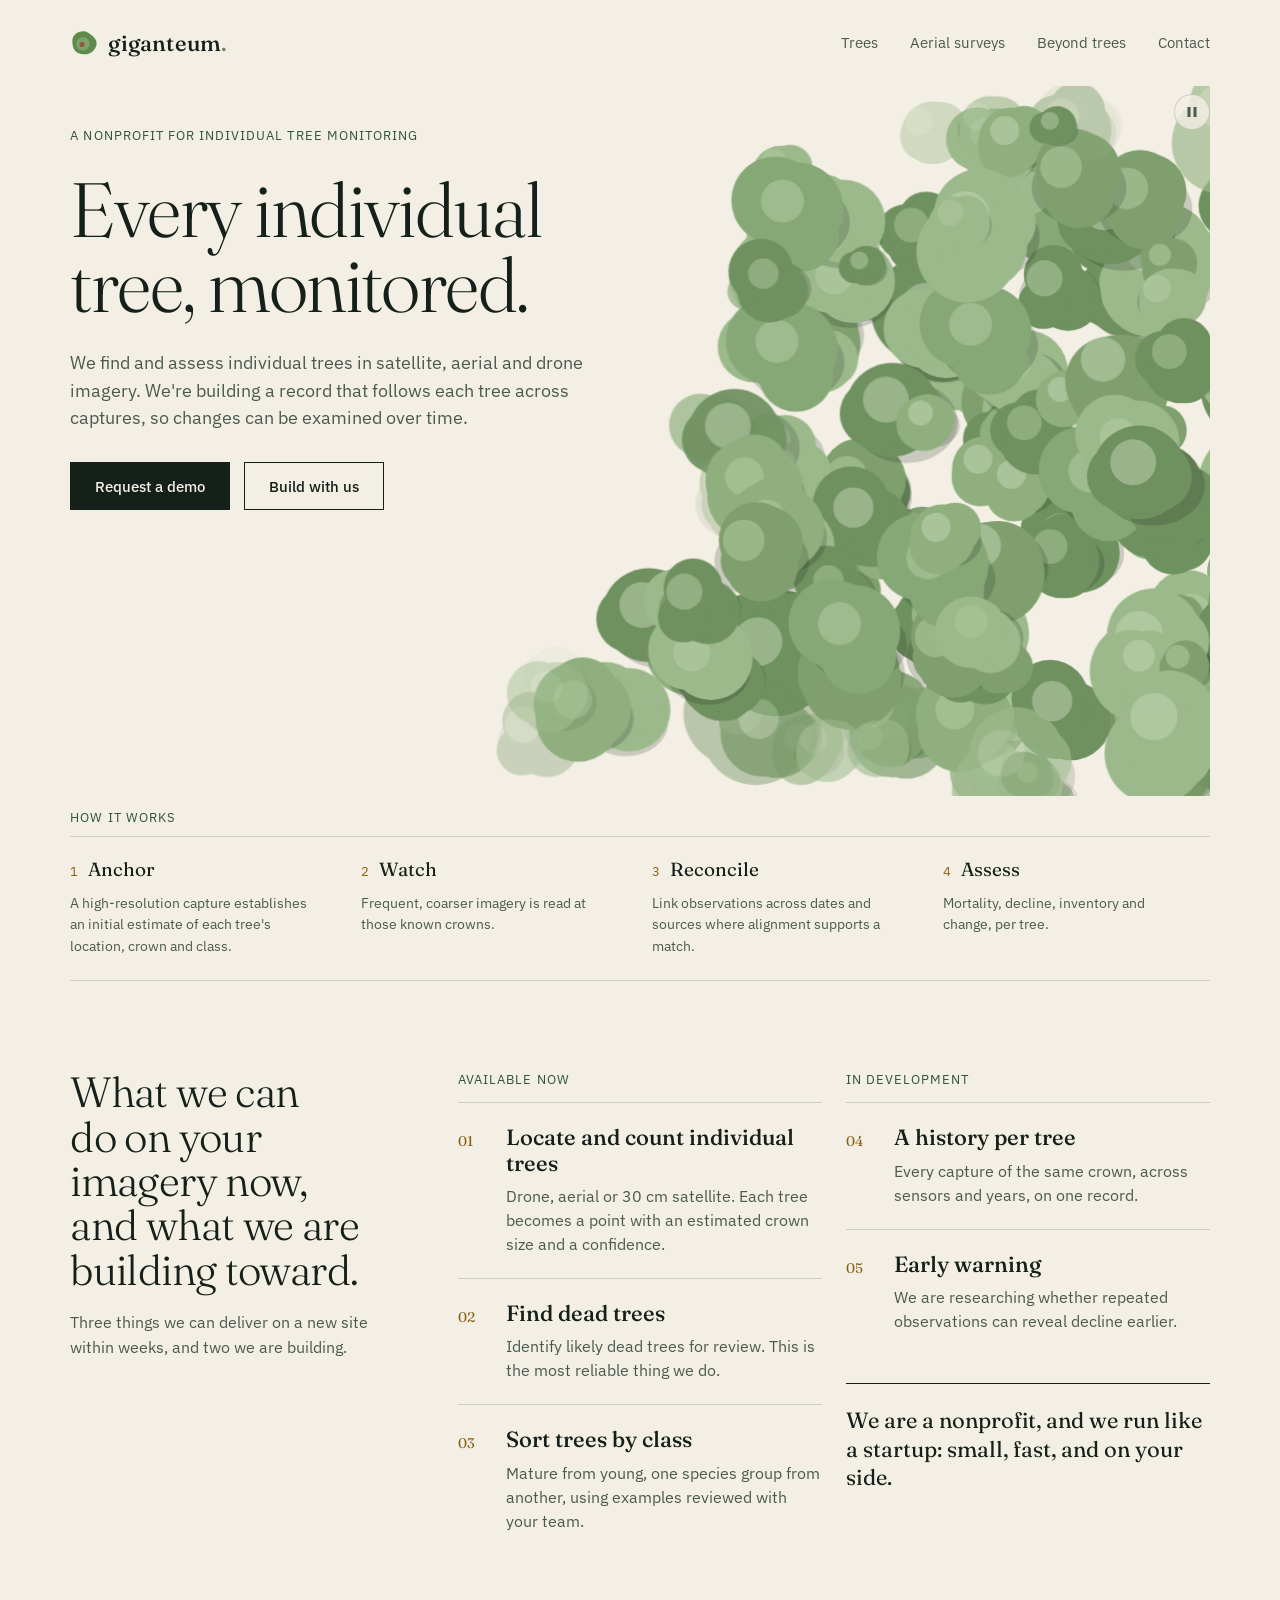
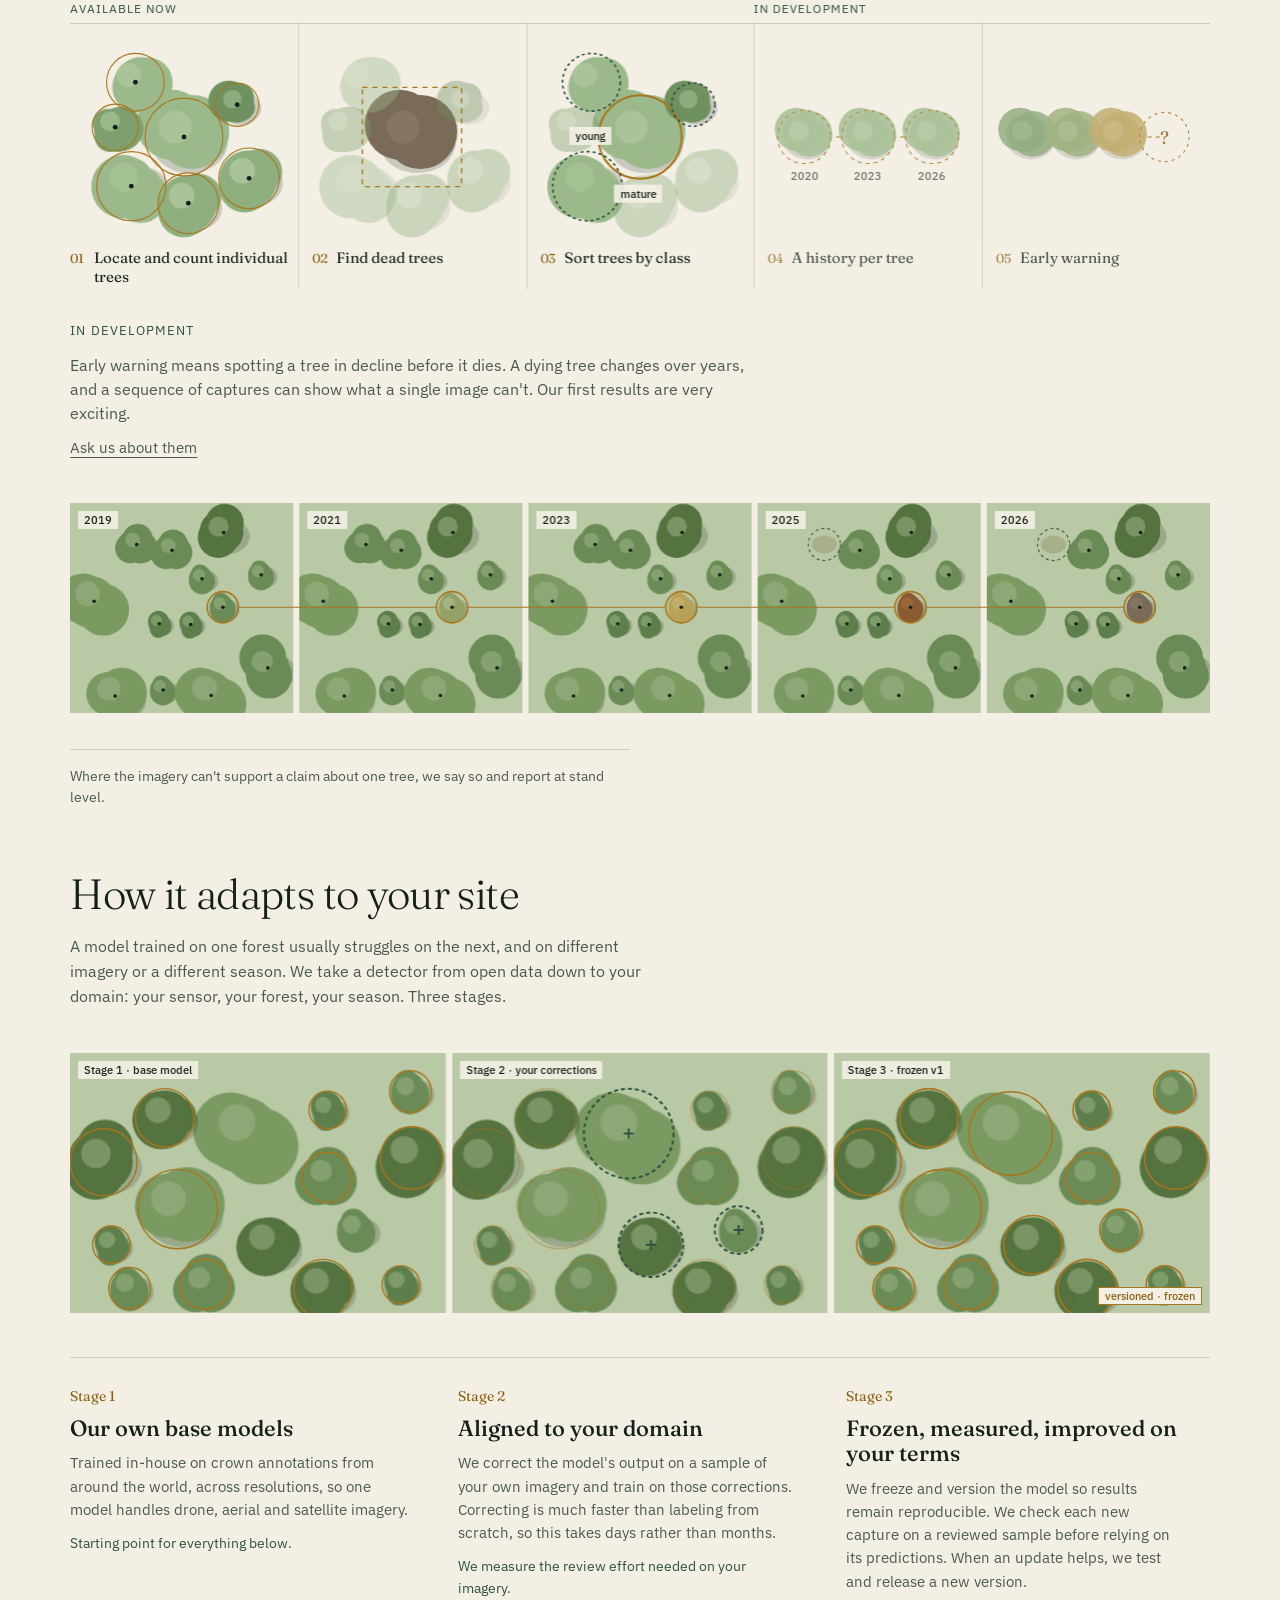
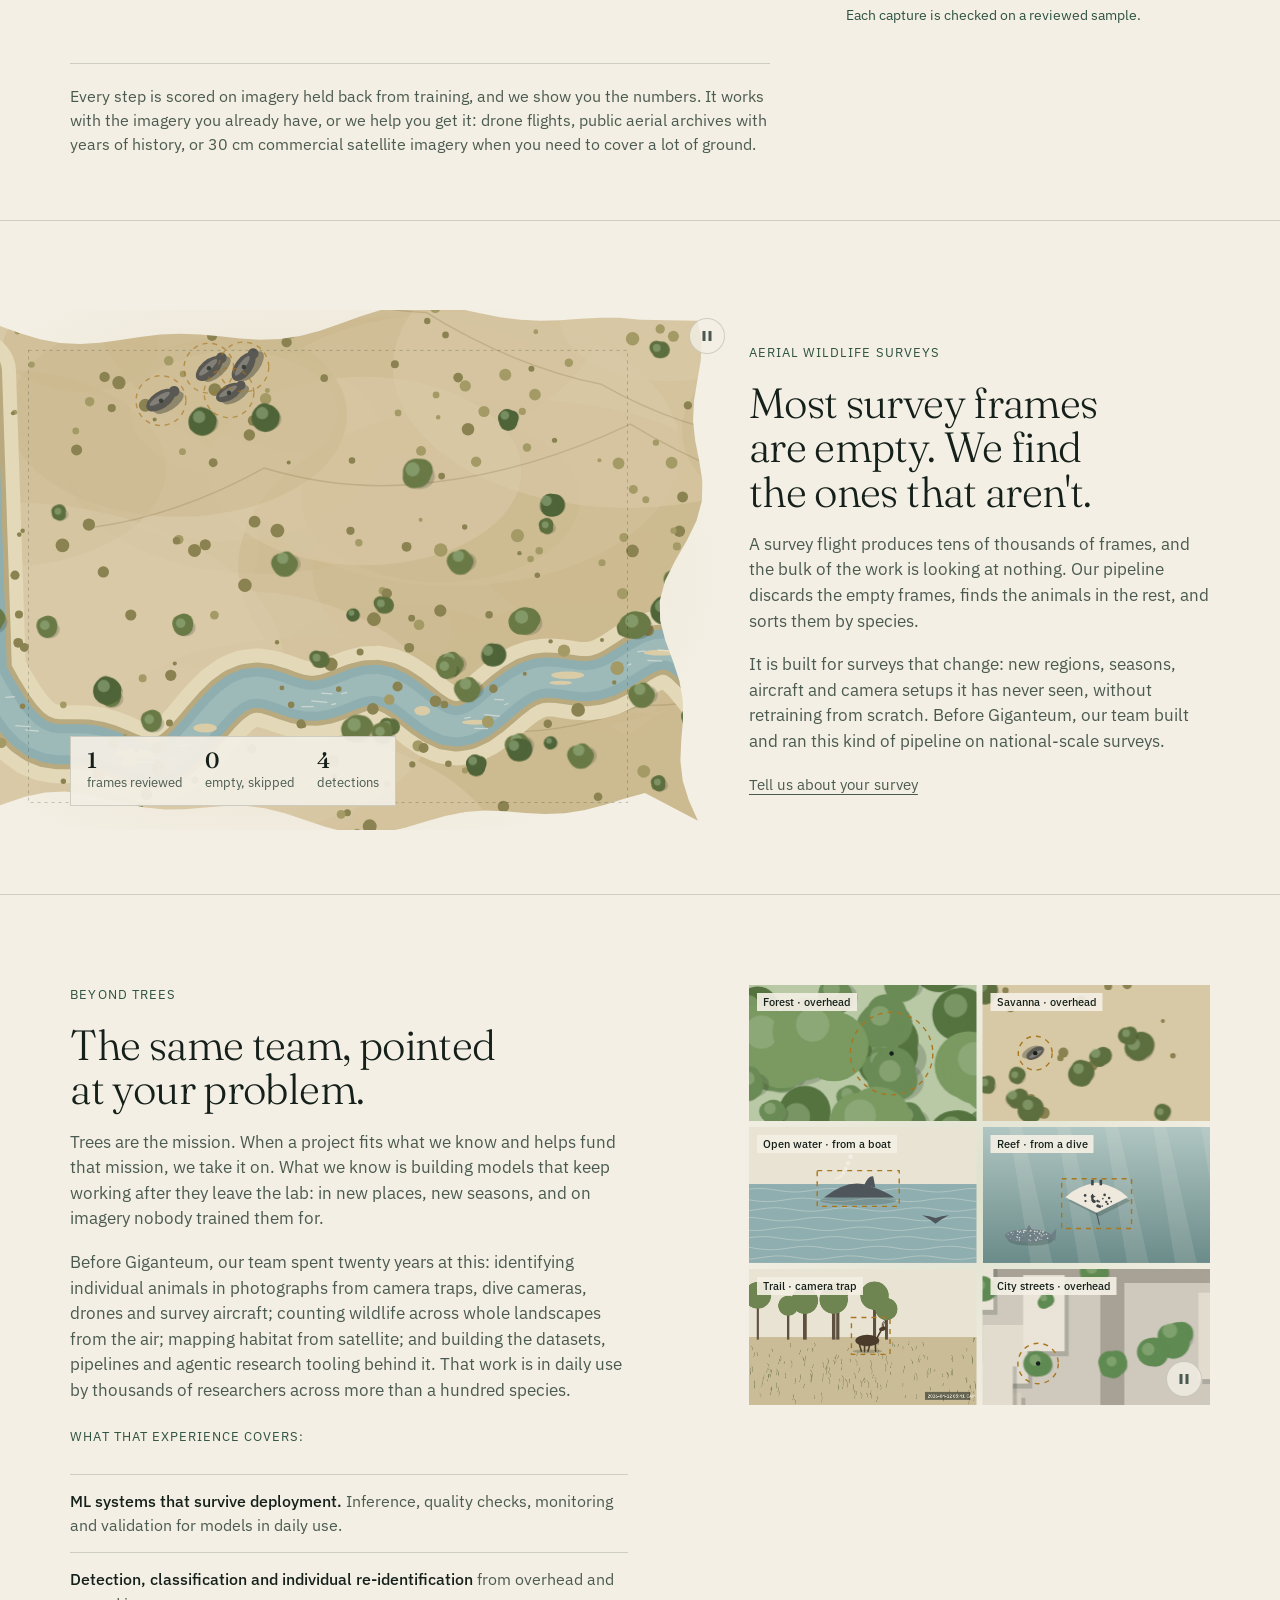
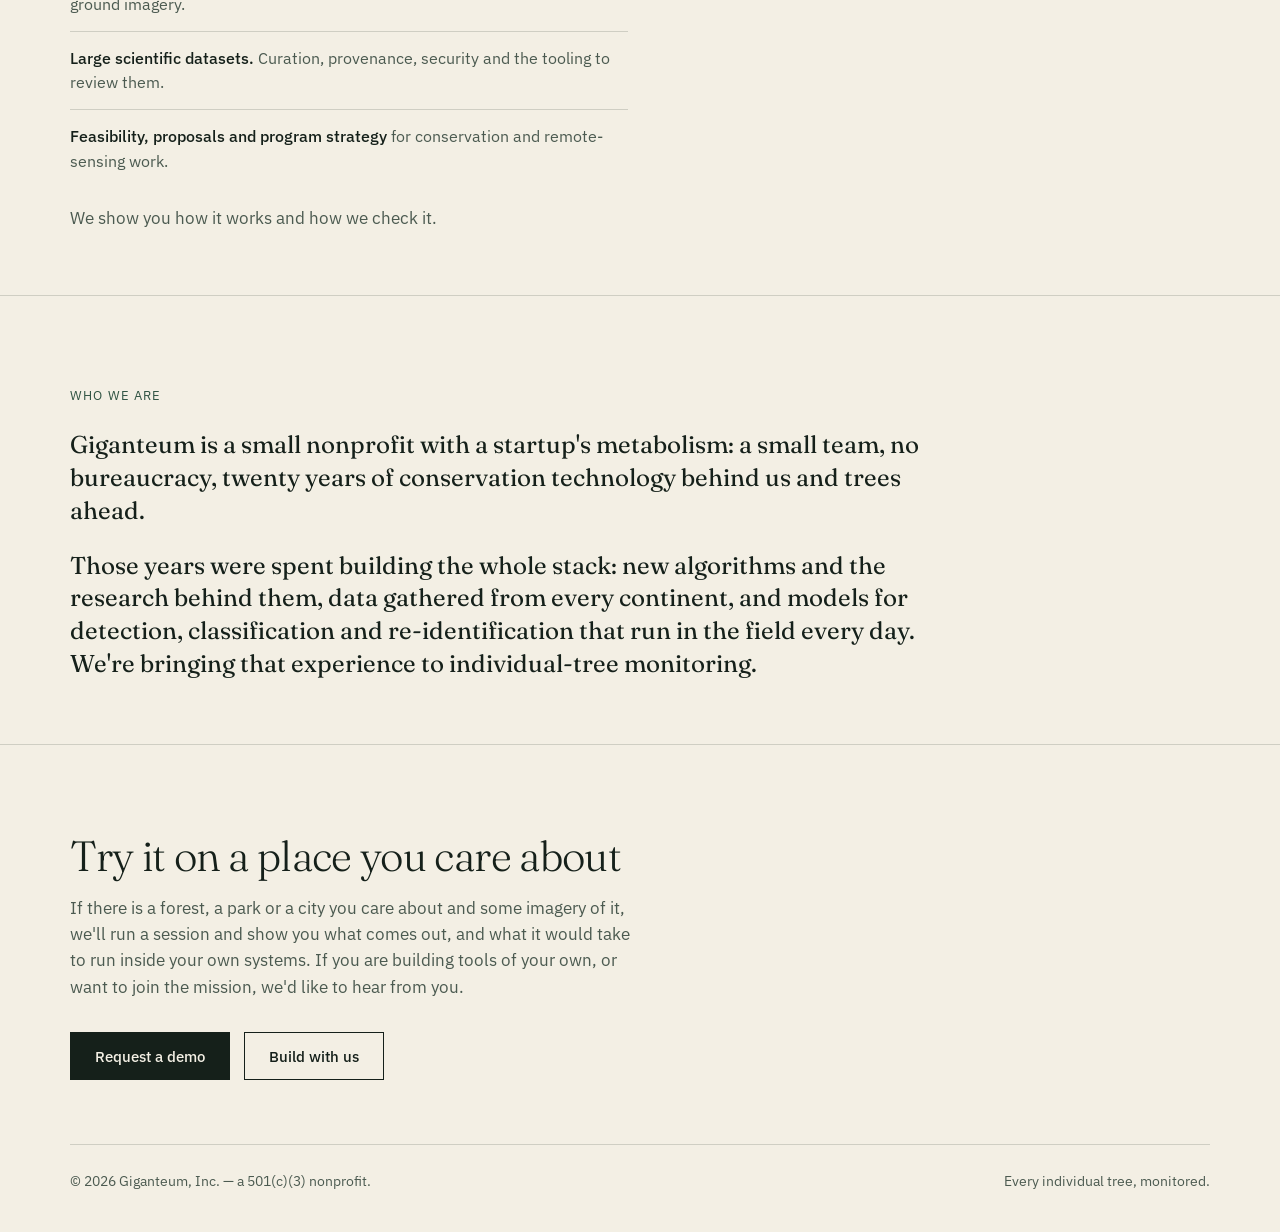
==== commit ffa1be71: "Preview build" ====
--- a/index.html
+++ b/index.html
@@ -44,7 +44,6 @@
     <div class="cta">
       <a class="btn btn-primary" href="mailto:hello@giganteum.org?subject=Demo%20request">Request a demo</a>
       <a class="btn" href="mailto:hello@giganteum.org?subject=Build%20with%20us">Build with us</a>
-      <a class="textlink" href="#trees">How it works</a>
     </div>
     </div>
   </div>
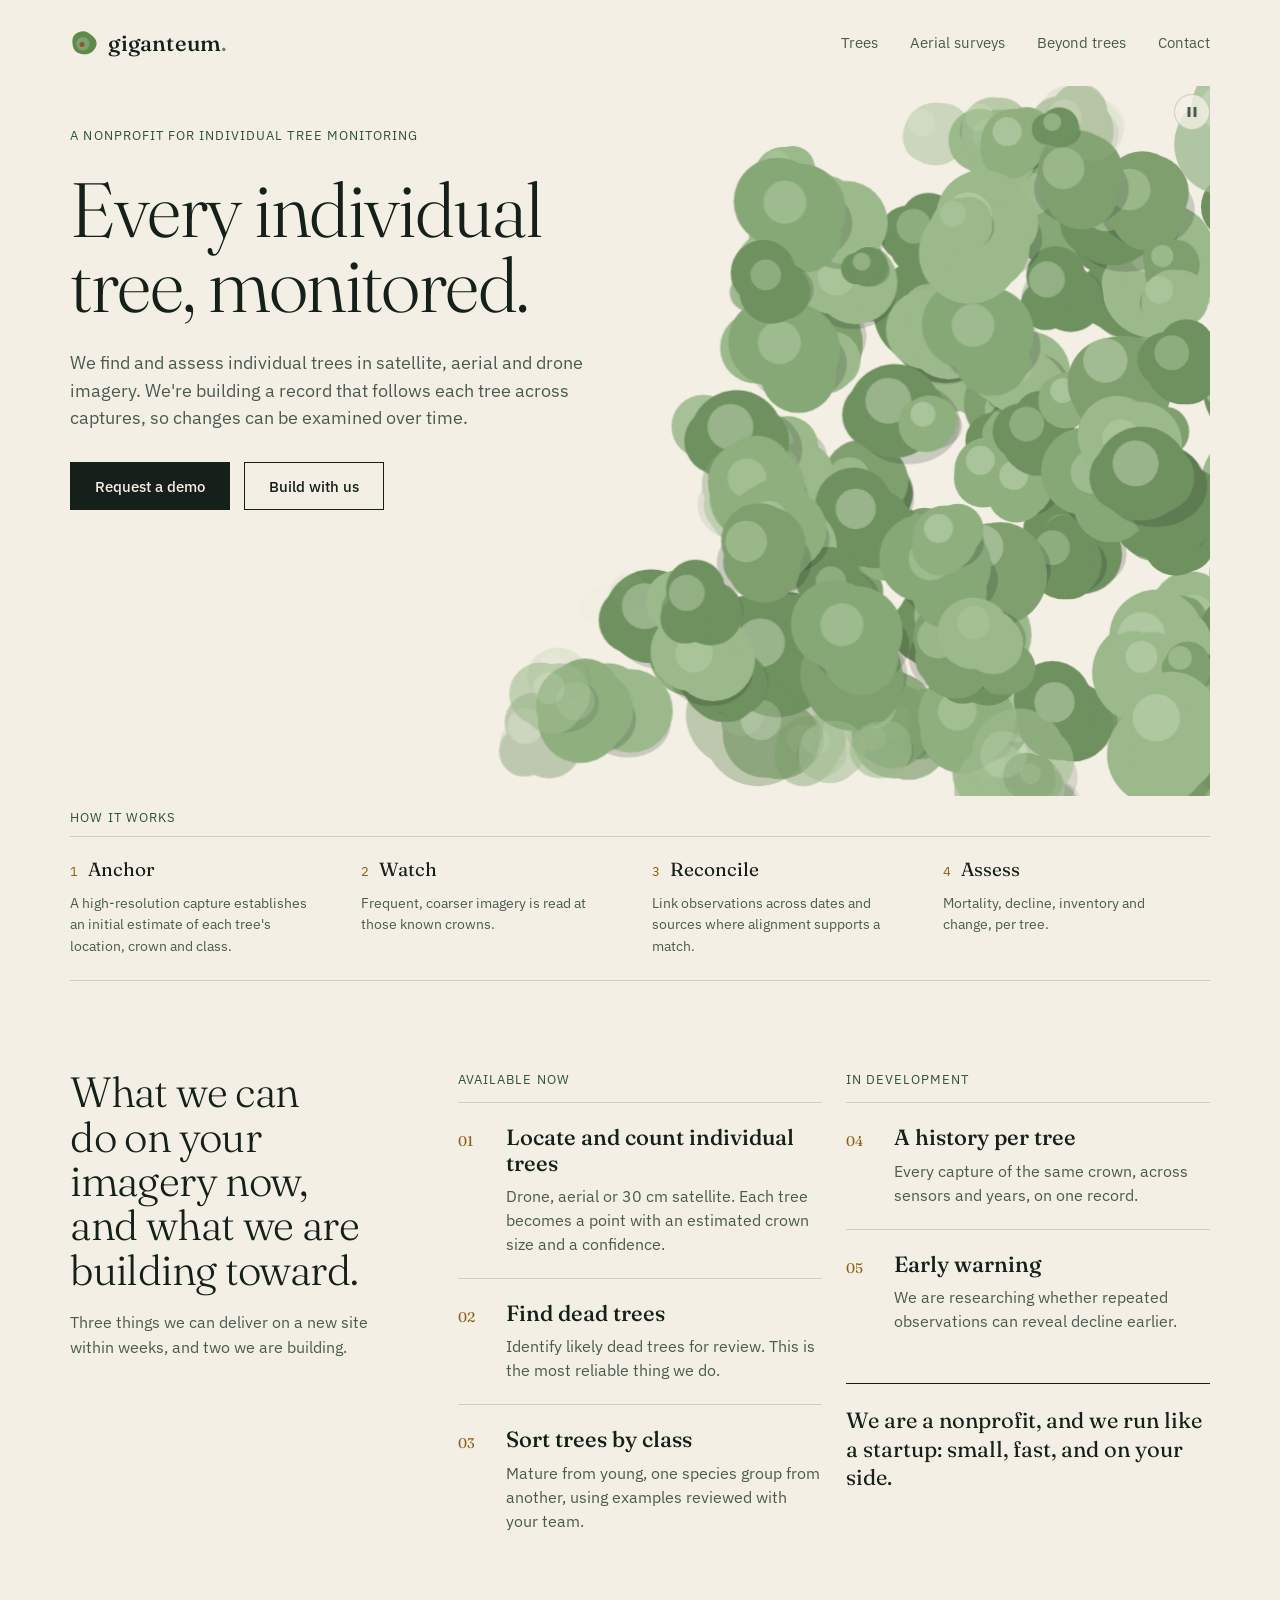
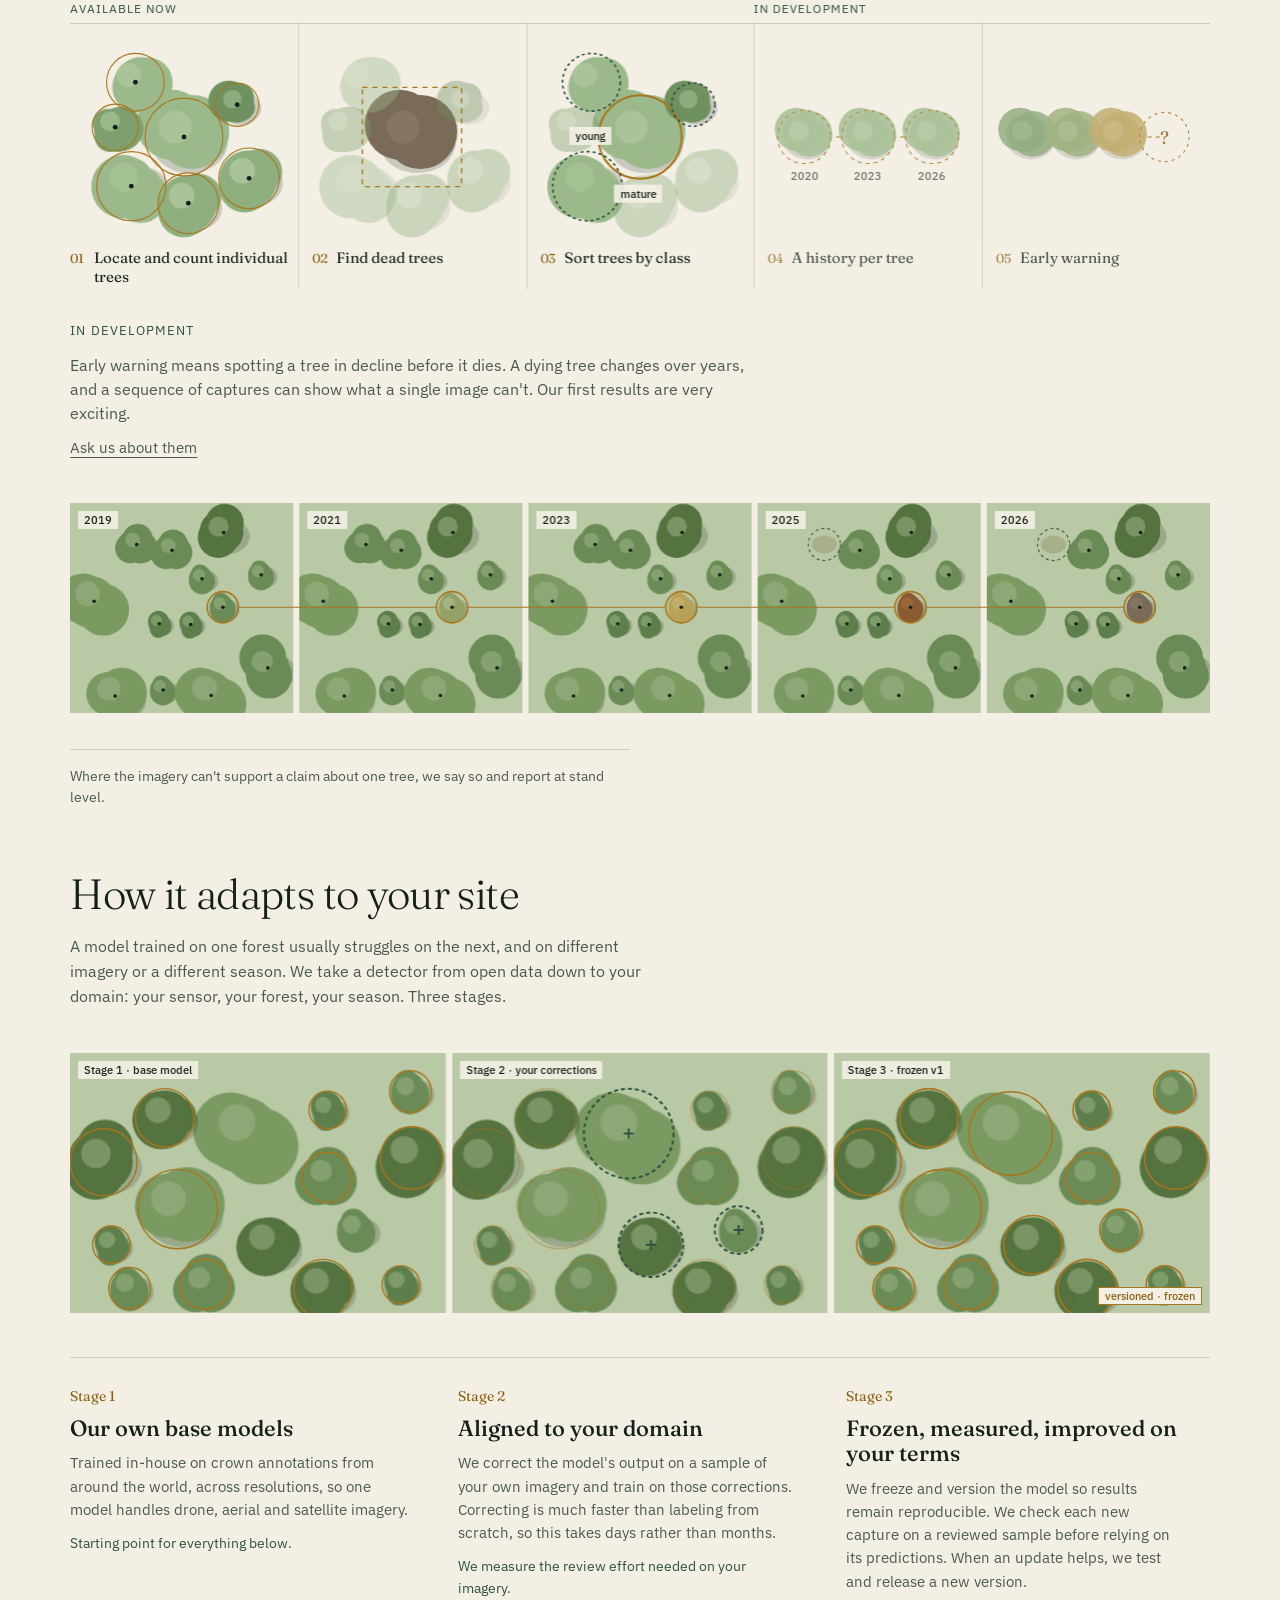
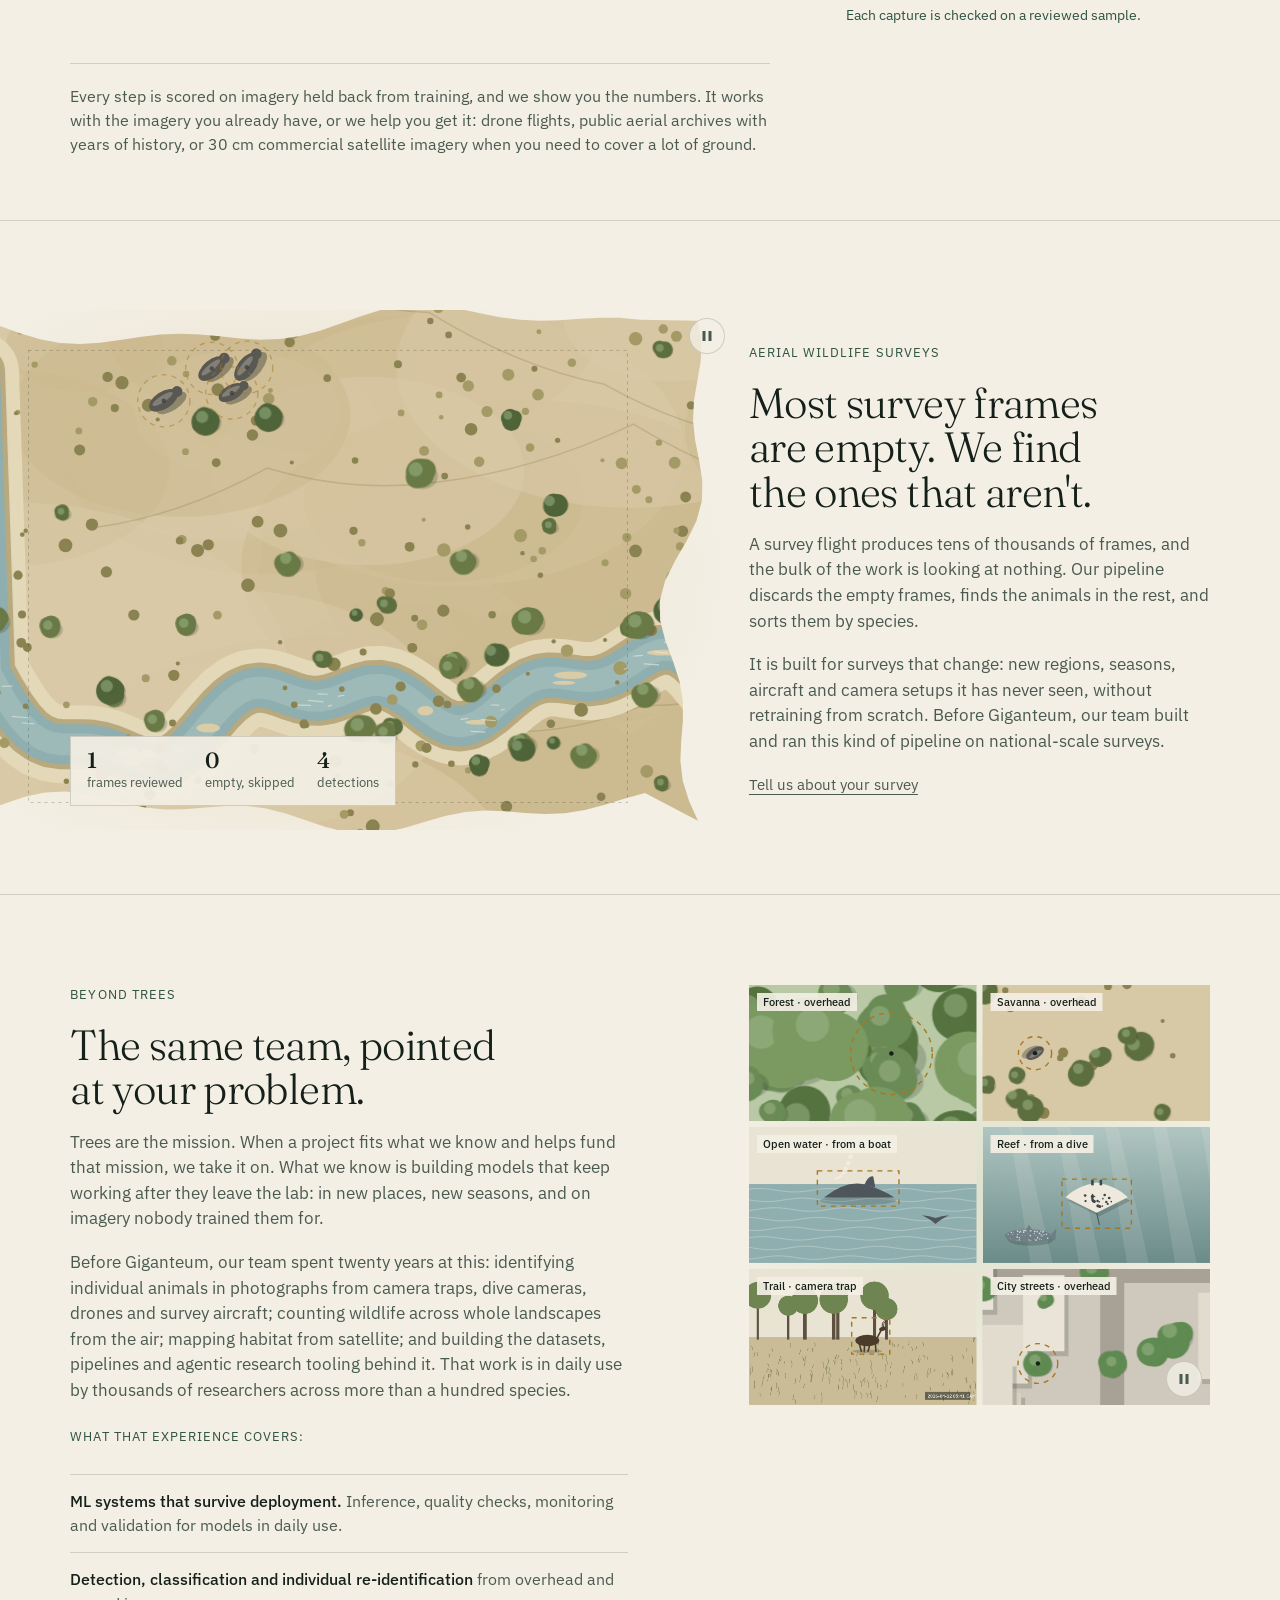
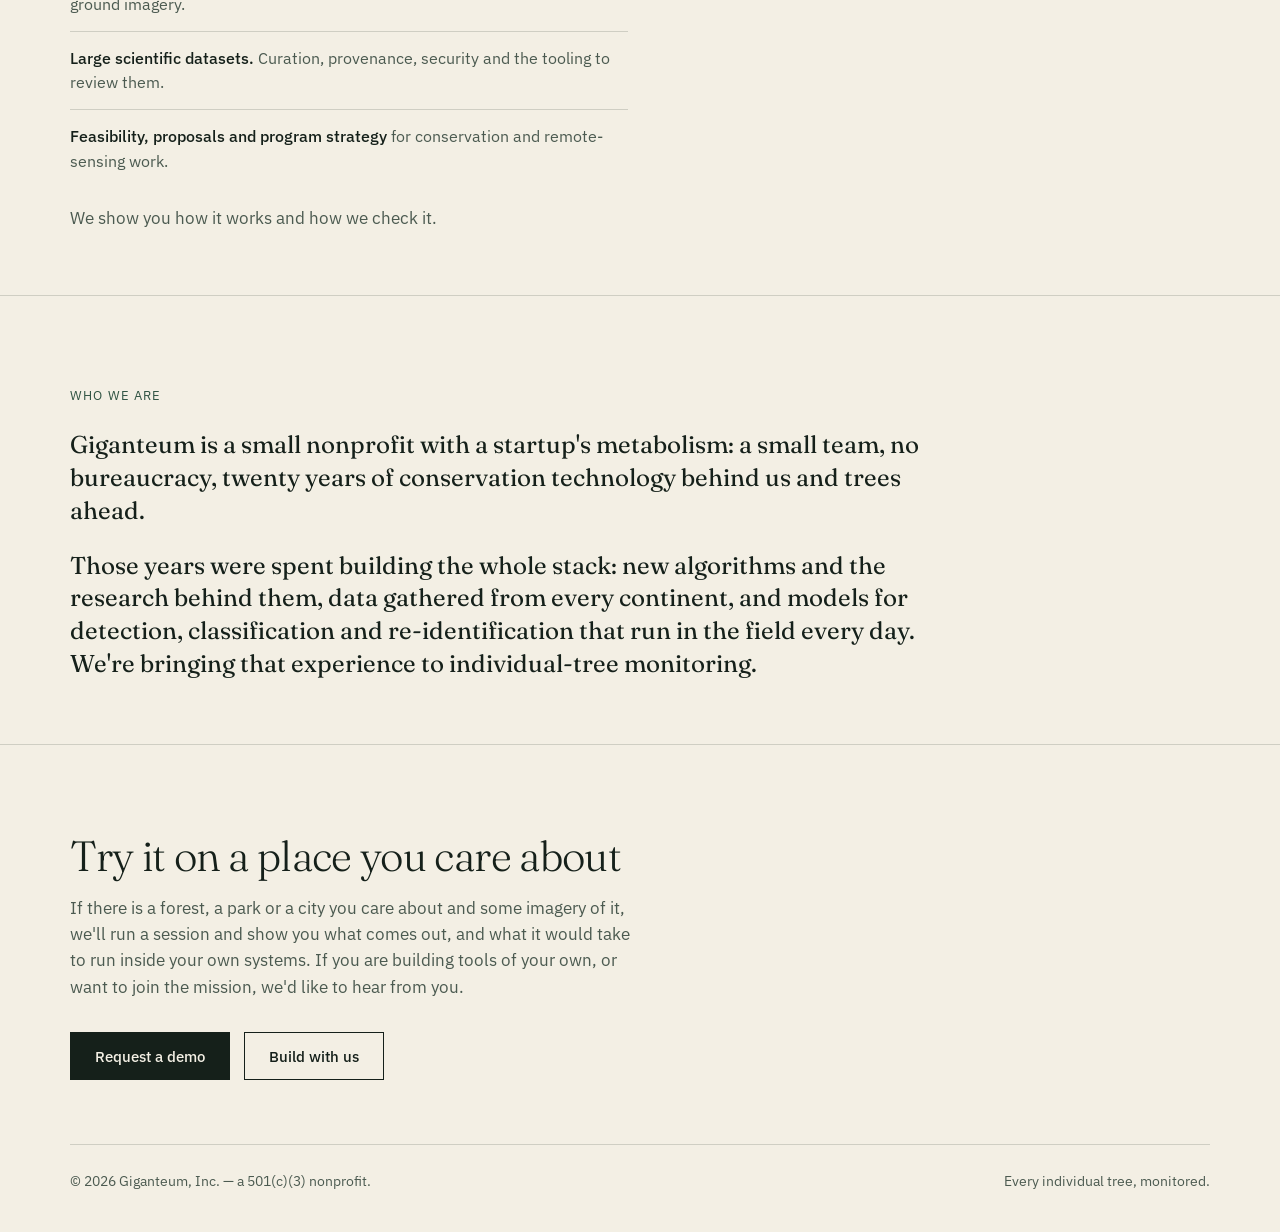
==== commit 7b012705: "Preview build" ====
--- a/index.html
+++ b/index.html
@@ -9,7 +9,360 @@
 <link rel="icon" href="assets/logos/logo-06u2/favicon.svg?h=ea83f946c8" type="image/svg+xml">
 <link rel="icon" href="assets/logos/logo-06u2/favicon.ico?h=4b74110f3c" sizes="32x32">
 <link rel="apple-touch-icon" href="assets/logos/logo-06u2/favicon-180.png?h=ba5bebc18b">
-<link rel="stylesheet" href="css/site.css?h=00ecf539c3">
+<meta name="color-scheme" content="light">
+<meta name="theme-color" content="#F3EFE4">
+<link rel="preload" href="fonts/fraunces-latin.woff2" as="font" type="font/woff2" crossorigin>
+<link rel="preload" href="fonts/ibm-plex-sans-latin.woff2" as="font" type="font/woff2" crossorigin>
+<style>
+/* Giganteum site styles. Fonts are self-hosted (SIL OFL 1.1, see fonts/OFL-*.txt). */
+/* latin-ext */
+@font-face {
+  font-family: 'Fraunces';
+  font-style: normal;
+  font-weight: 300;
+  font-display: swap;
+  src: url(fonts/fraunces-latin-ext.woff2) format('woff2');
+  unicode-range: U+0100-02BA, U+02BD-02C5, U+02C7-02CC, U+02CE-02D7, U+02DD-02FF, U+0304, U+0308, U+0329, U+1D00-1DBF, U+1E00-1E9F, U+1EF2-1EFF, U+2020, U+20A0-20AB, U+20AD-20C0, U+2113, U+2C60-2C7F, U+A720-A7FF;
+}
+/* latin */
+@font-face {
+  font-family: 'Fraunces';
+  font-style: normal;
+  font-weight: 300;
+  font-display: swap;
+  src: url(fonts/fraunces-latin.woff2) format('woff2');
+  unicode-range: U+0000-00FF, U+0131, U+0152-0153, U+02BB-02BC, U+02C6, U+02DA, U+02DC, U+0304, U+0308, U+0329, U+2000-206F, U+20AC, U+2122, U+2191, U+2193, U+2212, U+2215, U+FEFF, U+FFFD;
+}
+/* latin-ext */
+@font-face {
+  font-family: 'Fraunces';
+  font-style: normal;
+  font-weight: 400;
+  font-display: swap;
+  src: url(fonts/fraunces-latin-ext.woff2) format('woff2');
+  unicode-range: U+0100-02BA, U+02BD-02C5, U+02C7-02CC, U+02CE-02D7, U+02DD-02FF, U+0304, U+0308, U+0329, U+1D00-1DBF, U+1E00-1E9F, U+1EF2-1EFF, U+2020, U+20A0-20AB, U+20AD-20C0, U+2113, U+2C60-2C7F, U+A720-A7FF;
+}
+/* latin */
+@font-face {
+  font-family: 'Fraunces';
+  font-style: normal;
+  font-weight: 400;
+  font-display: swap;
+  src: url(fonts/fraunces-latin.woff2) format('woff2');
+  unicode-range: U+0000-00FF, U+0131, U+0152-0153, U+02BB-02BC, U+02C6, U+02DA, U+02DC, U+0304, U+0308, U+0329, U+2000-206F, U+20AC, U+2122, U+2191, U+2193, U+2212, U+2215, U+FEFF, U+FFFD;
+}
+/* latin-ext */
+@font-face {
+  font-family: 'Fraunces';
+  font-style: normal;
+  font-weight: 500;
+  font-display: swap;
+  src: url(fonts/fraunces-latin-ext.woff2) format('woff2');
+  unicode-range: U+0100-02BA, U+02BD-02C5, U+02C7-02CC, U+02CE-02D7, U+02DD-02FF, U+0304, U+0308, U+0329, U+1D00-1DBF, U+1E00-1E9F, U+1EF2-1EFF, U+2020, U+20A0-20AB, U+20AD-20C0, U+2113, U+2C60-2C7F, U+A720-A7FF;
+}
+/* latin */
+@font-face {
+  font-family: 'Fraunces';
+  font-style: normal;
+  font-weight: 500;
+  font-display: swap;
+  src: url(fonts/fraunces-latin.woff2) format('woff2');
+  unicode-range: U+0000-00FF, U+0131, U+0152-0153, U+02BB-02BC, U+02C6, U+02DA, U+02DC, U+0304, U+0308, U+0329, U+2000-206F, U+20AC, U+2122, U+2191, U+2193, U+2212, U+2215, U+FEFF, U+FFFD;
+}
+/* latin-ext */
+@font-face {
+  font-family: 'IBM Plex Sans';
+  font-style: normal;
+  font-weight: 400;
+  font-stretch: 100%;
+  font-display: swap;
+  src: url(fonts/ibm-plex-sans-latin-ext.woff2) format('woff2');
+  unicode-range: U+0100-02BA, U+02BD-02C5, U+02C7-02CC, U+02CE-02D7, U+02DD-02FF, U+0304, U+0308, U+0329, U+1D00-1DBF, U+1E00-1E9F, U+1EF2-1EFF, U+2020, U+20A0-20AB, U+20AD-20C0, U+2113, U+2C60-2C7F, U+A720-A7FF;
+}
+/* latin */
+@font-face {
+  font-family: 'IBM Plex Sans';
+  font-style: normal;
+  font-weight: 400;
+  font-stretch: 100%;
+  font-display: swap;
+  src: url(fonts/ibm-plex-sans-latin.woff2) format('woff2');
+  unicode-range: U+0000-00FF, U+0131, U+0152-0153, U+02BB-02BC, U+02C6, U+02DA, U+02DC, U+0304, U+0308, U+0329, U+2000-206F, U+20AC, U+2122, U+2191, U+2193, U+2212, U+2215, U+FEFF, U+FFFD;
+}
+/* latin-ext */
+@font-face {
+  font-family: 'IBM Plex Sans';
+  font-style: normal;
+  font-weight: 500;
+  font-stretch: 100%;
+  font-display: swap;
+  src: url(fonts/ibm-plex-sans-latin-ext.woff2) format('woff2');
+  unicode-range: U+0100-02BA, U+02BD-02C5, U+02C7-02CC, U+02CE-02D7, U+02DD-02FF, U+0304, U+0308, U+0329, U+1D00-1DBF, U+1E00-1E9F, U+1EF2-1EFF, U+2020, U+20A0-20AB, U+20AD-20C0, U+2113, U+2C60-2C7F, U+A720-A7FF;
+}
+/* latin */
+@font-face {
+  font-family: 'IBM Plex Sans';
+  font-style: normal;
+  font-weight: 500;
+  font-stretch: 100%;
+  font-display: swap;
+  src: url(fonts/ibm-plex-sans-latin.woff2) format('woff2');
+  unicode-range: U+0000-00FF, U+0131, U+0152-0153, U+02BB-02BC, U+02C6, U+02DA, U+02DC, U+0304, U+0308, U+0329, U+2000-206F, U+20AC, U+2122, U+2191, U+2193, U+2212, U+2215, U+FEFF, U+FFFD;
+}
+/* latin-ext */
+@font-face {
+  font-family: 'IBM Plex Sans';
+  font-style: normal;
+  font-weight: 600;
+  font-stretch: 100%;
+  font-display: swap;
+  src: url(fonts/ibm-plex-sans-latin-ext.woff2) format('woff2');
+  unicode-range: U+0100-02BA, U+02BD-02C5, U+02C7-02CC, U+02CE-02D7, U+02DD-02FF, U+0304, U+0308, U+0329, U+1D00-1DBF, U+1E00-1E9F, U+1EF2-1EFF, U+2020, U+20A0-20AB, U+20AD-20C0, U+2113, U+2C60-2C7F, U+A720-A7FF;
+}
+/* latin */
+@font-face {
+  font-family: 'IBM Plex Sans';
+  font-style: normal;
+  font-weight: 600;
+  font-stretch: 100%;
+  font-display: swap;
+  src: url(fonts/ibm-plex-sans-latin.woff2) format('woff2');
+  unicode-range: U+0000-00FF, U+0131, U+0152-0153, U+02BB-02BC, U+02C6, U+02DA, U+02DC, U+0304, U+0308, U+0329, U+2000-206F, U+20AC, U+2122, U+2191, U+2193, U+2212, U+2215, U+FEFF, U+FFFD;
+}
+
+/* ---------- tokens: this site is light by decision; the dark scheme keeps the same values ---------- */
+:root{
+  --paper:#F3EFE4; --ink:#15201A; --dim:#4B5A50; --rule:rgba(21,32,26,.16); --rule-strong:#15201A;
+  --moss:#2E5241; --accent:#A8761F; --accent-text:#8A5F12; --canopy:#5E8A4C;
+  --serif:'Fraunces',Georgia,'Times New Roman',serif; --sans:'IBM Plex Sans','Helvetica Neue',Arial,sans-serif;
+  --gutter:clamp(20px,5.5vw,80px);
+  color-scheme:light;
+  box-sizing:border-box; padding-top:env(safe-area-inset-top,0px); padding-bottom:env(safe-area-inset-bottom,0px);
+}
+@media (prefers-color-scheme:dark){ :root:not([data-theme="light"]){ --paper:#F3EFE4; --ink:#15201A; } }
+:root[data-theme="dark"]{ --paper:#F3EFE4; --ink:#15201A; }
+html{scroll-padding-top:env(safe-area-inset-top,0px);scroll-behavior:smooth}
+*{box-sizing:border-box;margin:0;padding:0}
+body{background:var(--paper);color:var(--ink);font-family:var(--sans);font-size:17px;line-height:1.55;-webkit-font-smoothing:antialiased}
+::selection{background:var(--accent);color:var(--paper)}
+a{color:inherit}
+a:focus-visible,button:focus-visible{outline:2px solid var(--accent);outline-offset:3px}
+h1,h2,h3{font-family:var(--serif);font-weight:300;letter-spacing:-.015em}
+h1{font-size:clamp(44px,6vw,84px);line-height:.98;letter-spacing:-.02em;text-wrap:balance}
+h2{font-size:clamp(32px,3.3vw,44px);line-height:1.05;text-wrap:balance}
+.wrap{max-width:1440px;margin:0 auto;padding:0 var(--gutter)}
+.eyebrow{font-size:13px;letter-spacing:.08em;text-transform:uppercase;color:var(--moss)}
+.dim{color:var(--dim)}
+.btn{display:inline-flex;align-items:center;justify-content:center;min-height:48px;padding:12px 24px;font:500 15px/1 var(--sans);text-decoration:none;border:1px solid var(--ink);color:var(--ink);background:transparent;cursor:pointer}
+.btn:hover{background:rgba(21,32,26,.06)}
+.btn-primary{background:var(--ink);color:var(--paper)}
+.btn-primary:hover{background:#26362d}
+.textlink{font-size:15px;color:var(--dim);text-decoration:underline;text-underline-offset:4px}
+.textlink:hover{color:var(--ink)}
+
+/* ---------- nav ---------- */
+nav{display:flex;align-items:center;justify-content:space-between;padding:26px 0;position:relative;z-index:5}
+.wordmark{font-family:var(--serif);font-weight:500;font-size:22px;text-decoration:none;letter-spacing:.01em}
+.wordmark span{color:var(--canopy)}
+/* logo 06u-2 mark; clear space >= the trunk's diameter (README) */
+.wordmark{display:inline-flex;align-items:center}
+.wordmark .mark{display:block;width:28px;height:28px;flex-shrink:0;margin-right:10px}
+.links{display:flex;gap:32px;font-size:15px}
+.links a{color:var(--dim);text-decoration:none}
+.links a:hover{color:var(--ink)}
+.menu{display:none;width:44px;height:44px;border:1px solid var(--rule);background:transparent;align-items:center;justify-content:center;cursor:pointer}
+
+/* ---------- hero ---------- */
+.hero{position:relative;min-height:min(720px,calc(100svh - 190px));display:flex;flex-direction:column}
+.hero-copy{position:relative;z-index:2;max-width:620px;padding:40px 0 60px;display:flex;flex-direction:column;gap:26px}
+.hero-head,.hero-body{display:flex;flex-direction:column;gap:26px}
+.hero-copy p{font-size:clamp(17px,1.4vw,19px);max-width:52ch;color:var(--dim)}
+.cta{display:flex;gap:14px;align-items:center;flex-wrap:wrap;padding-top:4px}
+.scene{position:absolute;inset:0;z-index:1}
+.scene canvas{position:absolute;inset:0;width:100%;height:100%;display:block}
+.aerial-scene{background:radial-gradient(60% 60% at 40% 50%,rgba(216,201,166,.55),rgba(216,201,166,0))}
+.beyond-scene{background:radial-gradient(60% 60% at 50% 50%,rgba(185,201,166,.35),rgba(185,201,166,0))}
+.pause{position:absolute;top:8px;right:0;z-index:3;display:inline-flex;align-items:center;justify-content:center;width:36px;height:36px;border:1px solid var(--rule);border-radius:999px;background:rgba(243,239,228,.8);color:var(--dim);cursor:pointer}
+.pause .i-play{display:none}
+.pause[aria-pressed="true"] .i-pause{display:none}
+.pause[aria-pressed="true"] .i-play{display:block}
+.pause:hover{color:var(--ink)}
+.pause[hidden]{display:none}
+.beyond-scene .pause{top:auto;bottom:8px;right:8px}
+.record{position:absolute;right:0;bottom:44px;z-index:3;width:290px;opacity:0;transform:translateY(6px);transition:opacity .45s,transform .45s;padding:16px 18px 12px;background:var(--paper);border:1px solid var(--rule);font-size:13px;line-height:1.35}
+.record.show{opacity:1;transform:none}
+.record .hist-label{font-size:11px;letter-spacing:.06em;text-transform:uppercase;color:var(--dim);padding:10px 0 0;border-top:1px solid var(--rule);opacity:0;transition:opacity .4s}
+.record .hist-label.on{opacity:1}
+.record .row.status.dead span:last-child{color:#6B6A62}
+.record .head{display:flex;flex-wrap:wrap;column-gap:12px;justify-content:space-between;align-items:baseline;padding-bottom:8px}
+.record .head b,.record .head i{white-space:nowrap}
+.record .head b{font-family:var(--serif);font-weight:400;font-size:15px}
+.record .head i{font-style:normal;font-size:11px;letter-spacing:.06em;text-transform:uppercase;color:var(--dim)}
+.record .row{display:flex;justify-content:space-between;gap:12px;padding:7px 0;border-top:1px solid var(--rule);opacity:0;transform:translateY(3px);transition:opacity .35s,transform .35s}
+.record .row.on{opacity:1;transform:none}
+.record .row span:first-child{color:var(--dim)}
+.record .row span:last-child{font-weight:500;text-align:right}
+.record .row.status span:last-child{color:var(--accent-text)}
+.record .row.status.ok span:last-child{color:var(--moss)}
+.record .hist{display:flex;gap:14px;align-items:flex-end;padding:6px 0 4px;opacity:0;transition:opacity .5s}
+.record .hist.on{opacity:1}
+.record .hist div{display:flex;flex-direction:column;align-items:center;gap:4px;font-size:11px;color:var(--dim)}
+.record .hist svg{display:block}
+.caption{position:absolute;right:0;bottom:16px;z-index:3;font-size:12.5px;color:var(--dim)}
+
+/* ---------- strips and sections ---------- */
+.col-label.how{margin-top:12px;padding-bottom:0}
+.fine{margin-top:36px;padding-top:16px;border-top:1px solid var(--rule);font-size:13.5px;color:var(--dim);max-width:70ch}
+.bridge{font-size:13px!important;letter-spacing:.08em;text-transform:uppercase;color:var(--moss)!important;margin-top:6px}
+.loop{display:grid;grid-template-columns:repeat(4,minmax(0,1fr));gap:24px;border-top:1px solid var(--rule);border-bottom:1px solid var(--rule);margin-top:8px}
+.loop div{padding:18px 20px 22px 0}
+.loop b{display:block;font-family:var(--serif);font-weight:400;font-size:19px}
+.loop b em{font-style:normal;color:var(--accent-text);font-family:var(--sans);font-size:13px;margin-right:10px}
+.loop p{font-size:14px;color:var(--dim);margin-top:8px}
+section.block{padding-top:clamp(64px,7vw,96px);padding-bottom:clamp(48px,5vw,72px)}
+.grid{display:grid;grid-template-columns:repeat(12,minmax(0,1fr));column-gap:24px;row-gap:32px}
+.c4{grid-column:span 4}.c6{grid-column:span 6}.c8{grid-column:span 8}
+.lead{display:flex;flex-direction:column;gap:18px;padding-right:32px}
+.lead p{font-size:16px;color:var(--dim)}
+.col-label{font-size:13px;letter-spacing:.08em;text-transform:uppercase;color:var(--moss);padding-bottom:12px}
+.item{display:flex;gap:20px;padding:22px 0;border-top:1px solid var(--rule)}
+.item em{font-style:normal;font-family:var(--serif);font-size:14px;color:var(--accent-text);width:28px;flex-shrink:0;padding-top:6px}
+.item b{display:block;font-family:var(--serif);font-weight:500;font-size:22px;line-height:1.15}
+.item p{font-size:15.5px;color:var(--dim);margin-top:8px}
+.pull{margin-top:28px;padding-top:22px;border-top:1px solid var(--rule-strong);font-family:var(--serif);font-size:22px;line-height:1.3}
+.stages{display:grid;grid-template-columns:repeat(3,minmax(0,1fr));gap:24px;margin-top:44px;border-top:1px solid var(--rule)}
+.stages div{padding:24px 24px 0 0}
+.stages em{font-style:normal;font-family:var(--serif);font-size:14px;color:var(--accent-text)}
+.stages b{display:block;font-family:var(--serif);font-weight:500;font-size:22px;margin-top:8px;line-height:1.15}
+.stages p{font-size:15px;color:var(--dim);margin-top:10px}
+.stages small{display:block;font-size:14px;color:var(--moss);margin-top:12px}
+.measured{margin-top:36px;padding-top:20px;border-top:1px solid var(--rule);font-size:15.5px;color:var(--dim);max-width:70ch}
+
+/* figures in Trees (v1 default; ?v=2 / ?v=4 alternatives) and How it adapts (v3); ?v=0 = none */
+.draft-band{grid-column:1/-1;position:relative;height:290px;margin-top:12px}
+.draft-band[hidden],html:not(.js) .draft-band{display:none}
+.draft-band canvas{position:absolute;inset:0;width:100%;height:100%;display:block}
+.draft-band[data-v="2"],.draft-band[data-v="3"]{height:260px}
+.draft-band[data-v="4"]{height:210px}
+#trees .grid:has(> .draft-band:not([hidden])){grid-auto-flow:row dense}
+.figure-note{grid-column:1/-1;max-width:70ch}
+.figure-note[hidden]{display:none}
+.figure-note p{font-size:15.5px;color:var(--dim)}
+.figure-note p+p{margin-top:10px}
+
+/* aerial: island on the left, text on the right */
+.aerial-grid{display:grid;grid-template-columns:repeat(12,minmax(0,1fr));column-gap:24px;align-items:center}
+.aerial-scene{grid-column:span 7;position:relative;height:520px;margin-left:calc(-1 * var(--gutter))}
+.aerial-scene canvas{position:absolute;inset:0;width:100%;height:100%}
+.tally{position:absolute;left:var(--gutter);bottom:24px;z-index:2;display:flex;gap:22px;padding:12px 16px;background:rgba(243,239,228,.94);border:1px solid var(--rule);font-size:13px}
+.tally div{display:flex;flex-direction:column;gap:2px}
+.tally span{color:var(--dim)}
+.tally b{font-family:var(--serif);font-weight:500;font-size:22px;line-height:1}
+.frame-label{position:absolute;left:var(--gutter);top:20px;z-index:2;font-size:12.5px;color:var(--dim);background:rgba(243,239,228,.85);padding:4px 8px;border:1px solid var(--rule)}
+.aerial-copy{grid-column:8 / span 5;display:flex;flex-direction:column;gap:18px}
+.aerial-copy p{color:var(--dim);font-size:16.5px}
+.sec-head,.sec-body{display:flex;flex-direction:column;gap:18px}
+
+/* beyond trees */
+.beyond-grid{display:grid;grid-template-columns:repeat(12,minmax(0,1fr));column-gap:24px;align-items:start}
+.beyond-copy{grid-column:span 6;display:flex;flex-direction:column;gap:18px}
+.beyond-copy p{color:var(--dim);font-size:16.5px}
+.beyond-list{margin-top:8px;list-style:none}
+.beyond-list li{padding:14px 0;border-top:1px solid var(--rule);font-size:16px}
+.beyond-list li b{font-weight:500}
+.beyond-list li span{color:var(--dim)}
+.beyond-scene{grid-column:8 / span 5;position:relative;height:420px}
+.beyond-scene canvas{position:absolute;inset:0;width:100%;height:100%}
+.cond{position:absolute;left:0;bottom:0;z-index:2;font-size:13px;color:var(--dim);background:rgba(243,239,228,.9);border:1px solid var(--rule);padding:8px 12px;display:flex;gap:10px;align-items:center}
+.cond b{font-family:var(--serif);font-weight:500;font-size:16px;color:var(--ink);min-width:110px}
+.cond i{font-style:normal;color:var(--moss)}
+.vswitch{position:absolute;right:0;top:-38px;z-index:2;display:flex;gap:4px;align-items:center;font-size:12px;color:var(--dim)}
+.vswitch button{min-height:30px;padding:4px 10px;border:1px solid var(--rule);background:transparent;font:500 12px var(--sans);color:var(--dim);cursor:pointer}
+.vswitch button[aria-pressed="true"]{background:var(--ink);color:var(--paper);border-color:var(--ink)}
+
+/* who / contact / footer */
+.who{border-top:1px solid var(--rule)}
+.who p{font-size:clamp(19px,1.9vw,26px);font-family:var(--serif);line-height:1.35;max-width:36em}
+.who p+p{margin-top:22px}
+.contact{border-top:1px solid var(--rule)}
+.contact p{color:var(--dim);max-width:56ch;margin-top:16px}
+footer{border-top:1px solid var(--rule);padding:26px 0 40px;display:flex;justify-content:space-between;gap:16px;flex-wrap:wrap;font-size:13.5px;color:var(--dim)}
+
+/* about page */
+.about-inner{max-width:70ch;padding:40px 0 80px}
+.about-inner h1{font-size:clamp(36px,4.5vw,64px);margin-bottom:28px}
+.about-inner h2{font-size:28px;margin:44px 0 14px}
+.about-inner p{font-size:18px;line-height:1.6;margin-top:16px}
+.about-inner p.note{font-size:14px;color:var(--dim);border:1px solid var(--rule);padding:12px 14px}
+
+@media (max-width:1000px){
+  .c4,.c6,.c8{grid-column:span 12}
+  .lead{padding-right:0}
+  .stages{grid-template-columns:1fr}
+  .aerial-grid,.beyond-grid{display:flex;flex-direction:column;gap:28px}
+  .aerial-copy,.beyond-copy{display:contents}
+  .sec-head{order:1}.aerial-scene,.beyond-scene{order:2}.sec-body{order:3}
+  .aerial-scene{width:calc(100% + 2*var(--gutter));margin:0 calc(-1 * var(--gutter));height:420px}
+  .beyond-scene{width:100%;height:360px}
+  /* hero: eyebrow + headline -> canopy -> body; the record sits under the canopy, not over it */
+  .hero{min-height:0}
+  .hero-copy{display:contents}
+  .hero-head{order:1;padding:16px 0 0}
+  #hero-scene{order:2;position:relative;height:var(--hero-canvas-h);margin:26px calc(-1 * var(--gutter)) 0;--hero-canvas-h:420px}
+  .hero-body{order:3;padding:28px 0 8px}
+  #hero-scene .pause{top:calc(var(--hero-canvas-h) - 48px);bottom:auto;left:var(--gutter);right:auto}
+  .record{right:var(--gutter);bottom:16px;width:250px;font-size:12.5px}
+  .aerial-scene .pause{right:var(--gutter)}
+  /* drafts keep the small-screen order: headline -> graphic -> body */
+  html.js #trees:has(.draft-band:not([hidden])) .lead,html.js #adapts:has(.draft-band:not([hidden])) .lead{display:contents}
+  html.js #trees:has(.draft-band:not([hidden])) .lead>*,html.js #adapts:has(.draft-band:not([hidden])) .lead>*{grid-column:1/-1}
+  #trees h2,#adapts h2{order:1}
+  .draft-band{order:2;margin-top:0}
+  #trees .lead p,#adapts .lead p{order:3}
+  #trees .c4:not(.lead){order:4}
+  #draft-trees2,#note-ew{order:5}
+}
+@media (max-width:900px){
+  .links{display:none;position:absolute;right:0;top:80px;flex-direction:column;gap:0;background:var(--paper);border:1px solid var(--rule);padding:8px 0;min-width:220px}
+  .links.open{display:flex}
+  .links a{padding:12px 18px}
+  .menu{display:inline-flex}
+  /* without JavaScript the menu button cannot work, so the links stay in the page */
+  html:not(.js) .menu{display:none}
+  html:not(.js) .links{display:flex;position:static;flex-direction:row;flex-wrap:wrap;gap:4px 20px;border:0;background:none;padding:0;min-width:0}
+  html:not(.js) .links a{padding:4px 0}
+  html:not(.js) nav{flex-wrap:wrap;gap:12px}
+  .loop{grid-template-columns:1fr 1fr}
+}
+@media (max-width:560px){
+  /* phones: the record would cover the canopy, so it moves under it and the leader line drops into it */
+  #hero-scene{height:auto;--hero-canvas-h:340px}
+  #hero-scene canvas{position:relative;height:var(--hero-canvas-h)}
+  .record{position:relative;right:auto;bottom:auto;margin:0 var(--gutter) 0 auto}
+  /* ...and it is always there: an empty record (labels, a dash per value) until a tree is picked,
+     then the values fill in; between trees it returns to empty instead of leaving a blank block */
+  .record,.record.show{opacity:1;transform:none}
+  .record .row,.record .hist-label{opacity:1;transform:none}
+  .record .row span:last-child{transition:color .35s}
+  .record .row:not(.on) span:last-child{color:transparent!important;position:relative}
+  .record .row:not(.on) span:last-child::after{content:'—';position:absolute;right:0;color:var(--dim);opacity:.5;
+    transform-origin:right center;animation:dash-wait 3.6s ease-in-out infinite}
+  /* a slow wave down the empty record: each dash brightens and grows a little, row after row */
+  .record .row[data-f="status"] span:last-child::after{animation-delay:.24s}
+  .record .row[data-f="cls"] span:last-child::after{animation-delay:.48s}
+  .record .row[data-f="crown"] span:last-child::after{animation-delay:.72s}
+  .record .row[data-f="pos"] span:last-child::after{animation-delay:.96s}
+  .record .row[data-f="caps"] span:last-child::after{animation-delay:1.2s}
+  .record .row[data-f="sensors"] span:last-child::after{animation-delay:1.44s}
+  html.motion-paused .record .row span:last-child::after{animation-play-state:paused}
+}
+@media (max-width:640px){ .draft-band[data-v="1"]{height:470px} .draft-band[data-v="2"],.draft-band[data-v="3"]{height:190px} .draft-band[data-v="4"]{height:300px} }
+@media (max-width:560px){ .beyond-scene{height:480px} .loop{grid-template-columns:1fr} .loop div{padding-right:0} .cta .btn{width:100%} .tally{gap:14px} }
+@keyframes dash-wait{0%,70%,100%{opacity:.45;transform:none}25%{opacity:.9;transform:scaleX(1.2) scaleY(1.15)}}
+@media (prefers-reduced-motion:reduce){ html{scroll-behavior:auto} .record .row,.record .hist{transition:none} .record .row span:last-child::after{animation:none!important} }
+/* ?freeze=1: deterministic frames for screenshot tests */
+html.freeze *,html.freeze *::before,html.freeze *::after{transition:none!important;animation:none!important;scroll-behavior:auto!important}
+</style>
 <script>document.documentElement.classList.add('js')</script>
 </head>
 </head>
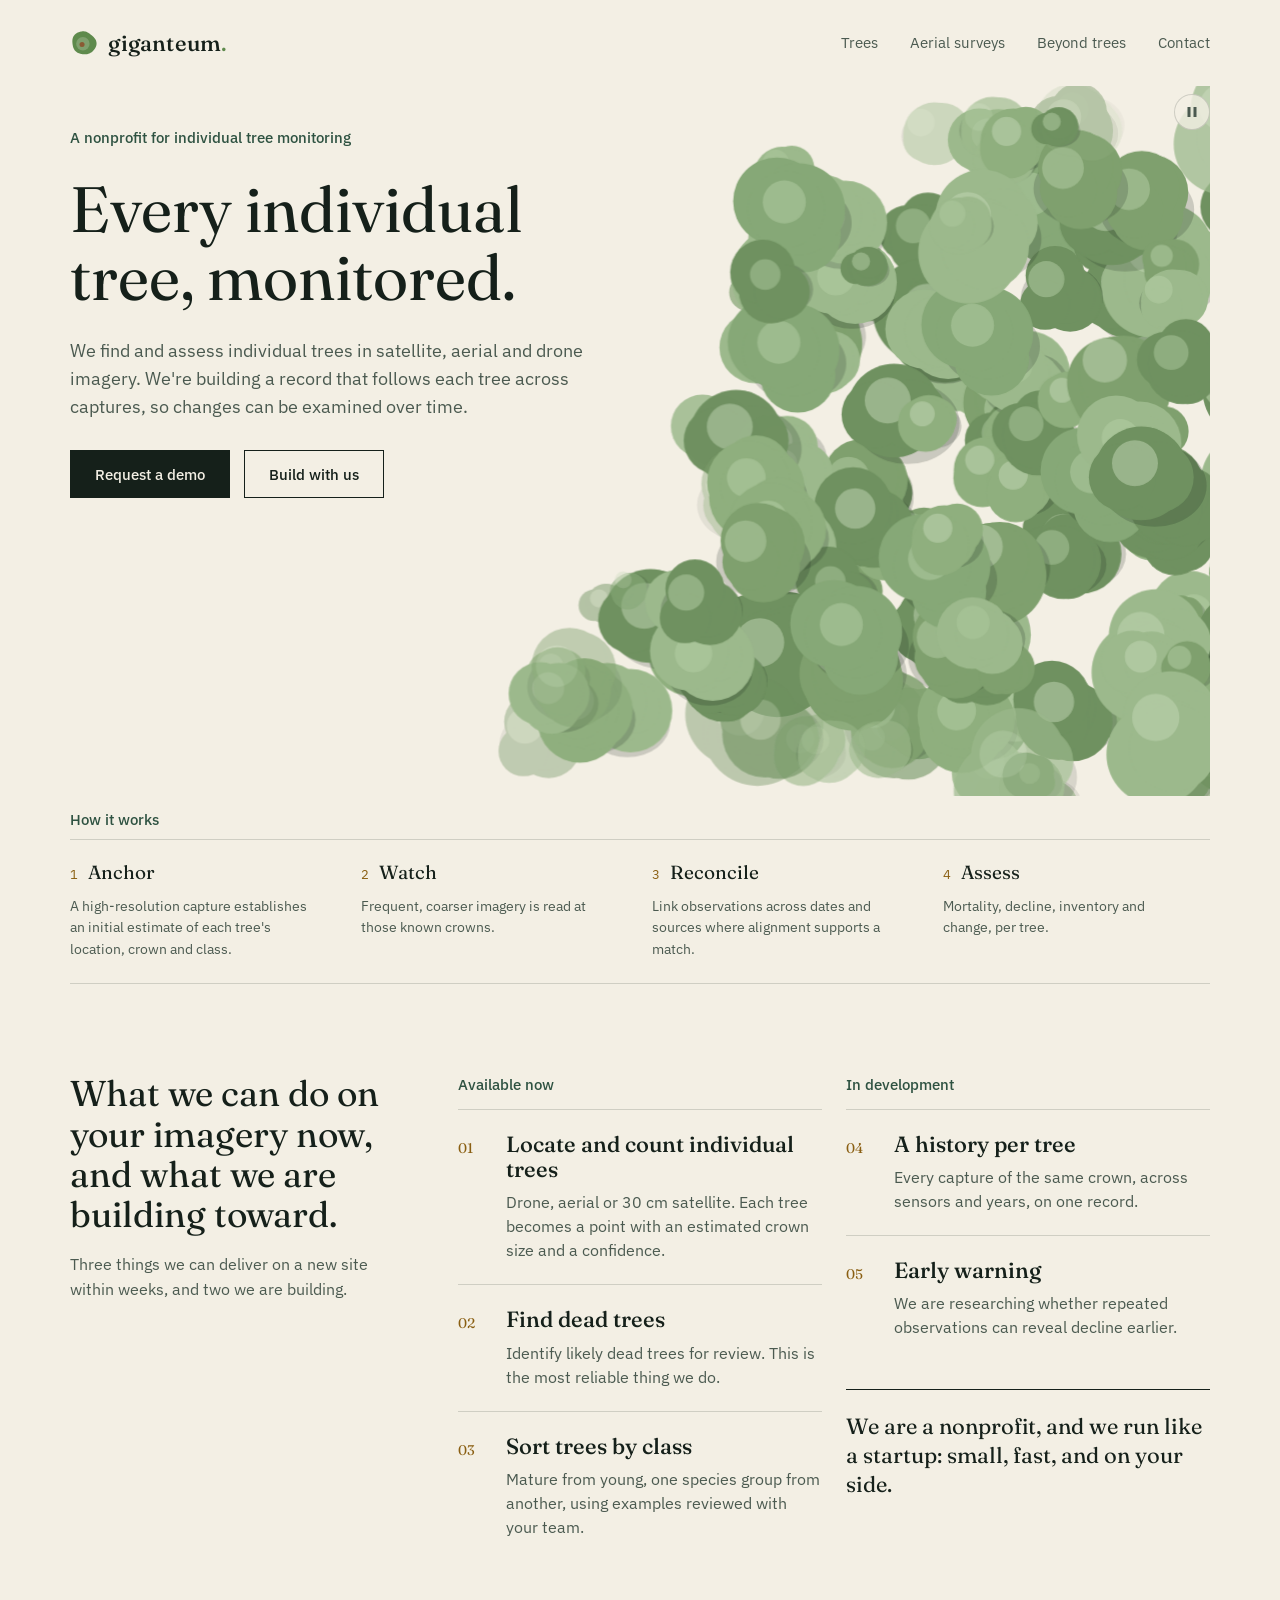
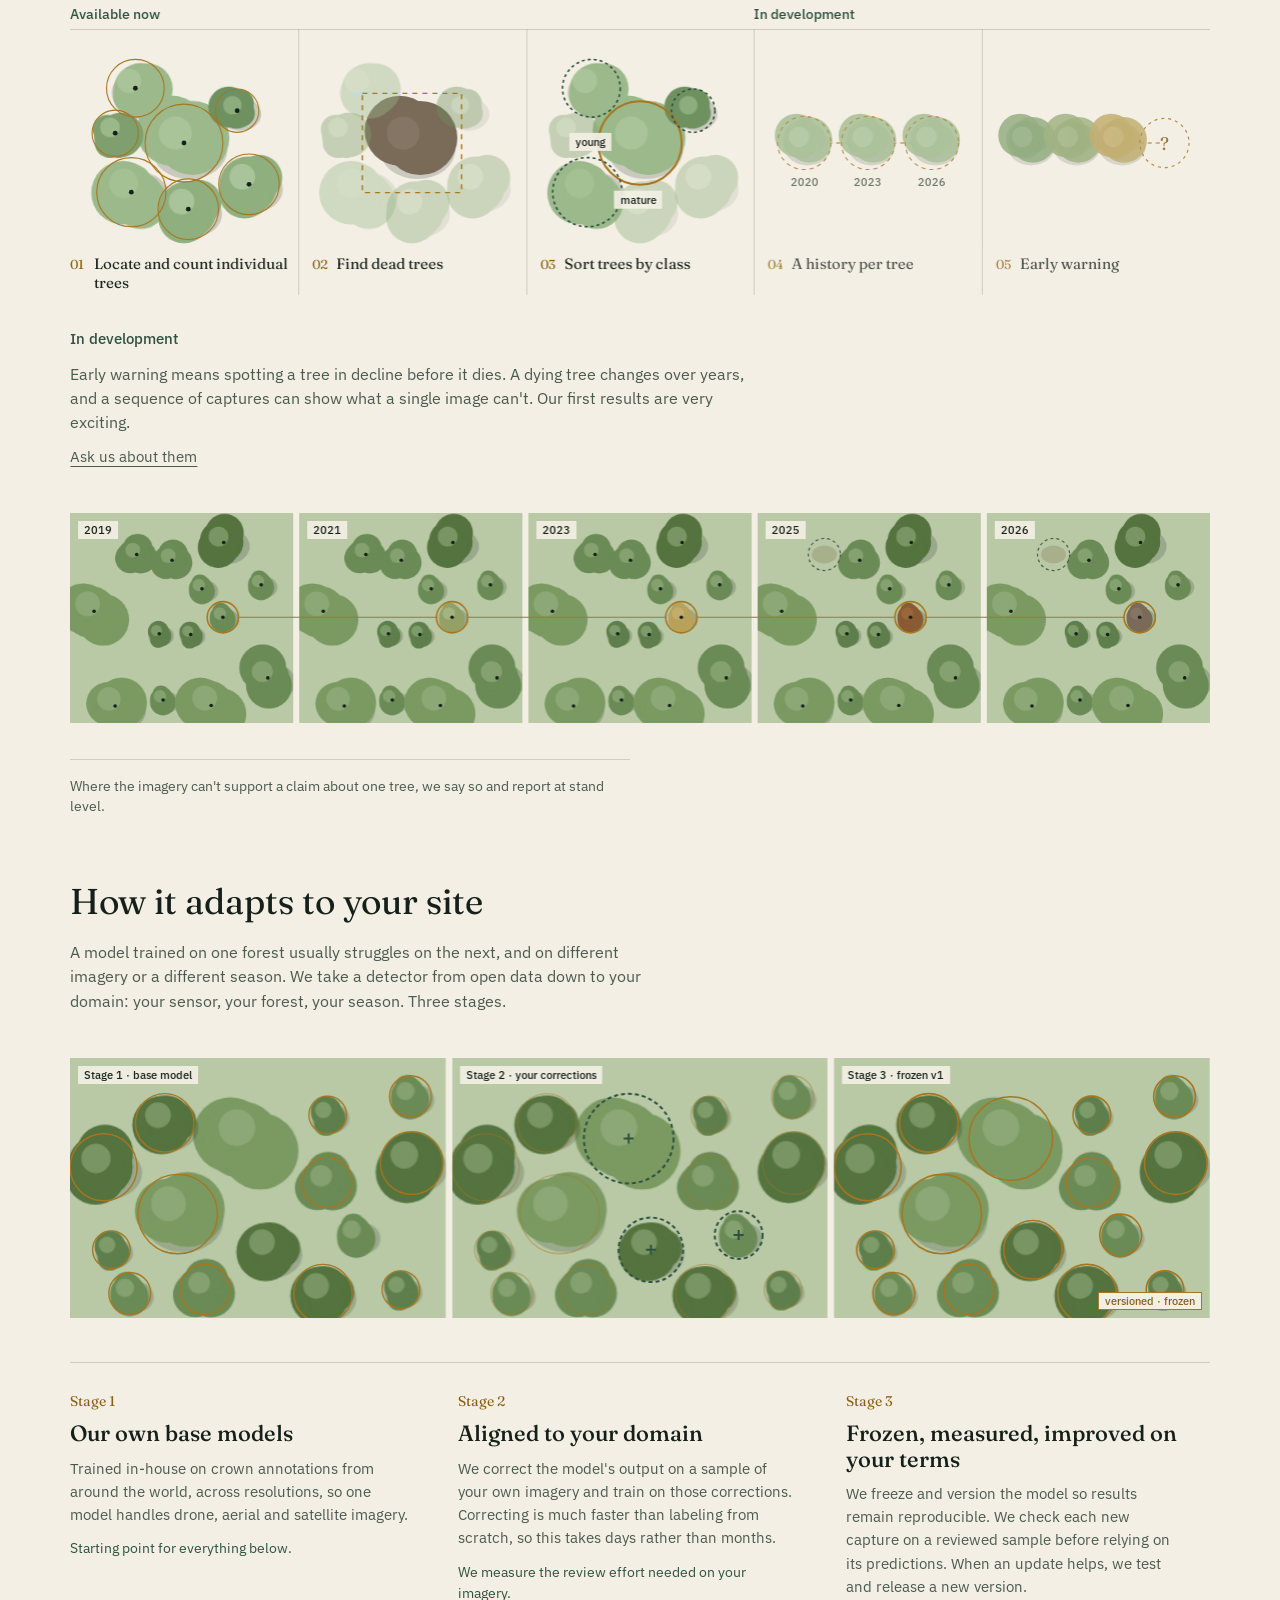
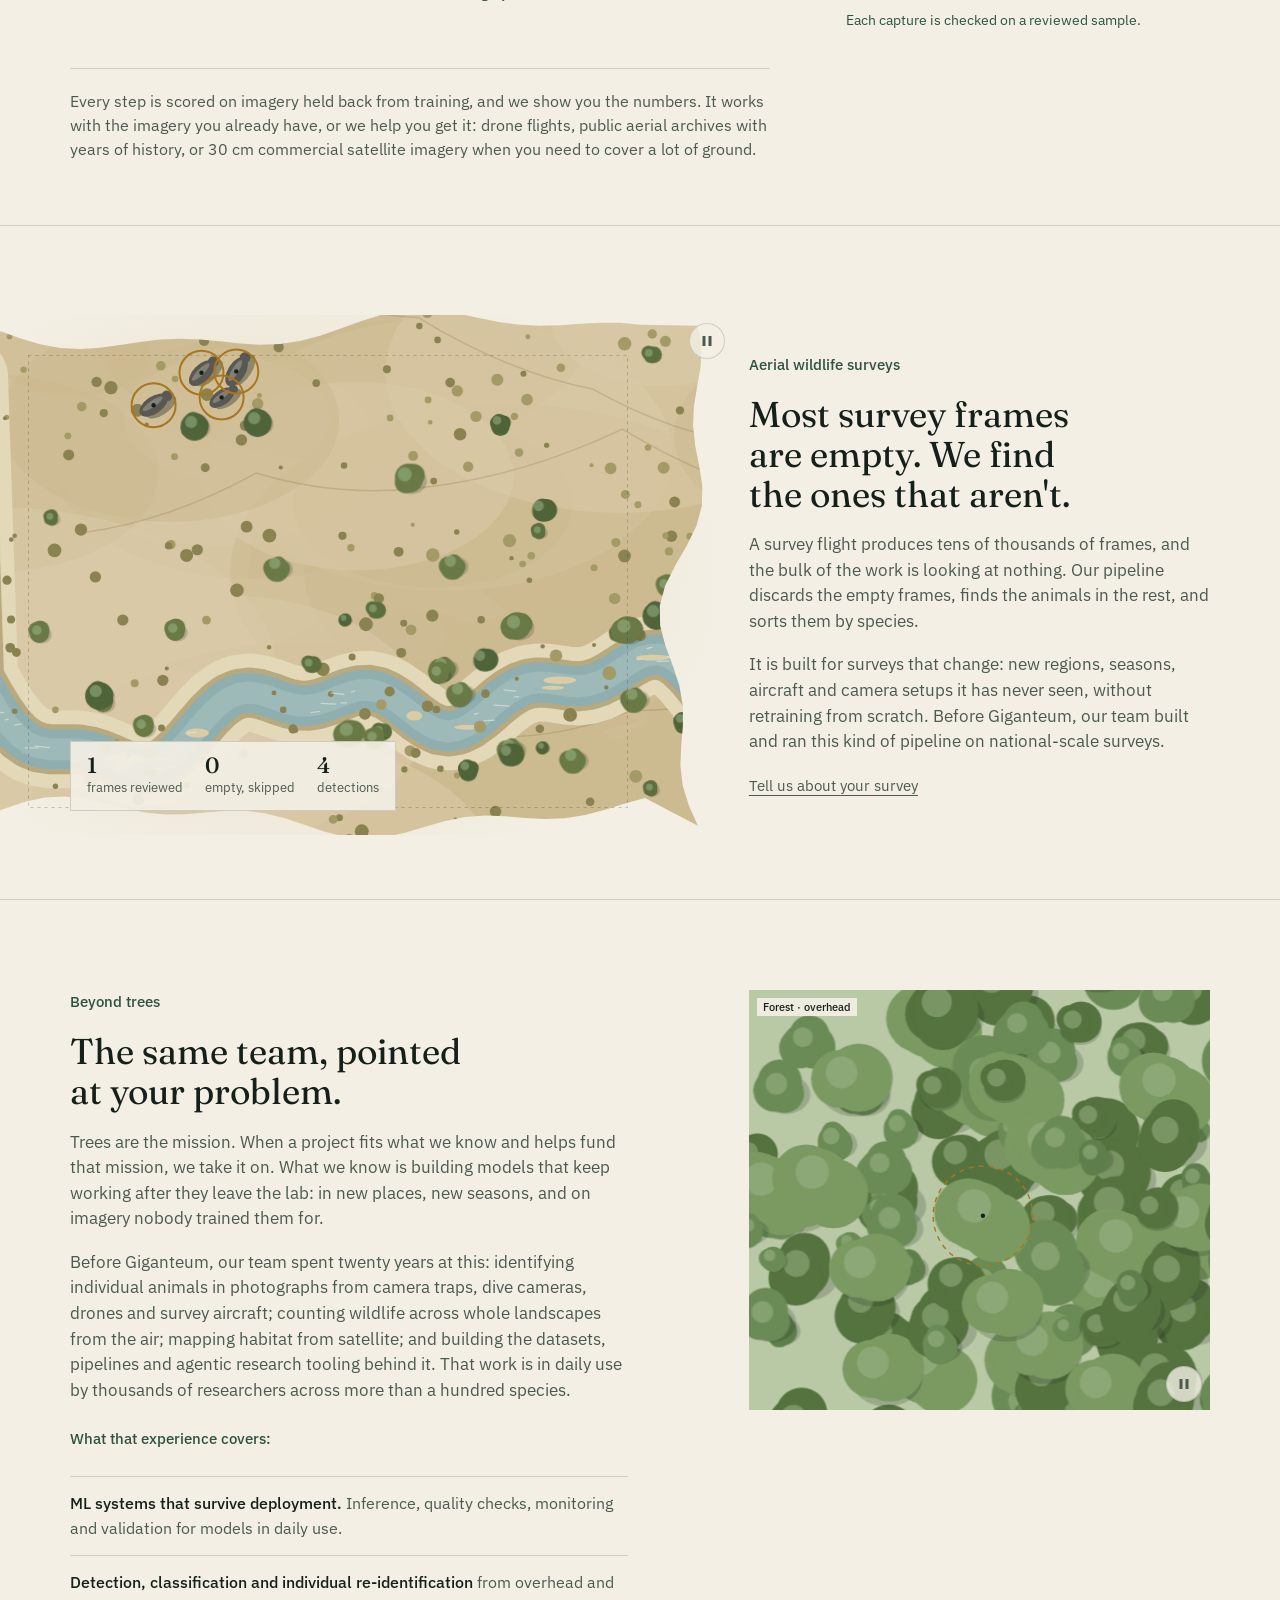
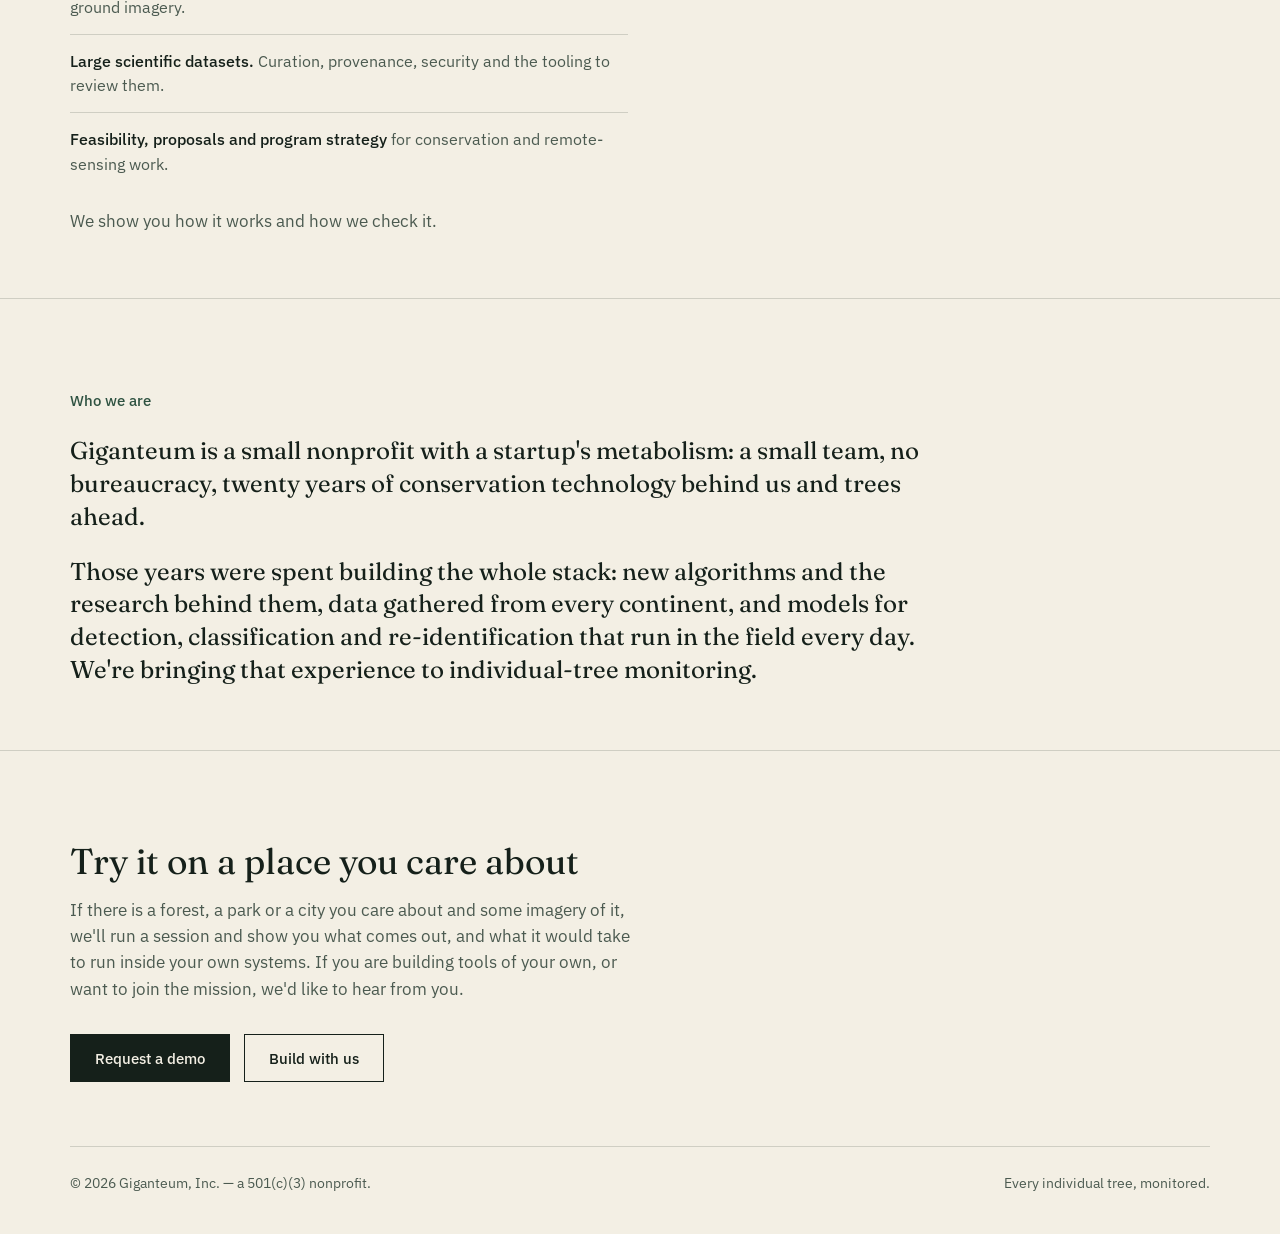
==== commit 741c6455: "Site at website d15acad: calm typesetting, rolling Beyond graphic" ====
--- a/index.html
+++ b/index.html
@@ -131,6 +131,16 @@
 }
 
 /* ---------- tokens: this site is light by decision; the dark scheme keeps the same values ---------- */
+/* alternative heading faces (?type=plex|plexserif|source). IBM Plex (OFL) and Source Serif 4 (OFL, fonts/OFL-SourceSerif4.txt). */
+@font-face{font-family:'IBM Plex Sans';font-style:normal;font-weight:600;font-display:swap;src:url(fonts/ibm-plex-sans-600-latin-ext.woff2) format('woff2');unicode-range:U+0100-02BA, U+02BD-02C5, U+02C7-02CC, U+02CE-02D7, U+02DD-02FF, U+0304, U+0308, U+0329, U+1D00-1DBF, U+1E00-1E9F, U+1EF2-1EFF, U+2020, U+20A0-20AB, U+20AD-20C0, U+2113, U+2C60-2C7F, U+A720-A7FF}
+@font-face{font-family:'IBM Plex Serif';font-style:normal;font-weight:400;font-display:swap;src:url(fonts/ibm-plex-serif-400-latin-ext.woff2) format('woff2');unicode-range:U+0100-02BA, U+02BD-02C5, U+02C7-02CC, U+02CE-02D7, U+02DD-02FF, U+0304, U+0308, U+0329, U+1D00-1DBF, U+1E00-1E9F, U+1EF2-1EFF, U+2020, U+20A0-20AB, U+20AD-20C0, U+2113, U+2C60-2C7F, U+A720-A7FF}
+@font-face{font-family:'IBM Plex Serif';font-style:normal;font-weight:500;font-display:swap;src:url(fonts/ibm-plex-serif-500-latin-ext.woff2) format('woff2');unicode-range:U+0100-02BA, U+02BD-02C5, U+02C7-02CC, U+02CE-02D7, U+02DD-02FF, U+0304, U+0308, U+0329, U+1D00-1DBF, U+1E00-1E9F, U+1EF2-1EFF, U+2020, U+20A0-20AB, U+20AD-20C0, U+2113, U+2C60-2C7F, U+A720-A7FF}
+@font-face{font-family:'Source Serif 4';font-style:normal;font-weight:200 900;font-display:swap;src:url(fonts/source-serif-4-latin-ext.woff2) format('woff2');unicode-range:U+0100-02BA, U+02BD-02C5, U+02C7-02CC, U+02CE-02D7, U+02DD-02FF, U+0304, U+0308, U+0329, U+1D00-1DBF, U+1E00-1E9F, U+1EF2-1EFF, U+2020, U+20A0-20AB, U+20AD-20C0, U+2113, U+2C60-2C7F, U+A720-A7FF}
+@font-face{font-family:'IBM Plex Sans';font-style:normal;font-weight:600;font-display:swap;src:url(fonts/ibm-plex-sans-600-latin.woff2) format('woff2');unicode-range:U+0000-00FF, U+0131, U+0152-0153, U+02BB-02BC, U+02C6, U+02DA, U+02DC, U+0304, U+0308, U+0329, U+2000-206F, U+20AC, U+2122, U+2191, U+2193, U+2212, U+2215, U+FEFF, U+FFFD}
+@font-face{font-family:'IBM Plex Serif';font-style:normal;font-weight:400;font-display:swap;src:url(fonts/ibm-plex-serif-400-latin.woff2) format('woff2');unicode-range:U+0000-00FF, U+0131, U+0152-0153, U+02BB-02BC, U+02C6, U+02DA, U+02DC, U+0304, U+0308, U+0329, U+2000-206F, U+20AC, U+2122, U+2191, U+2193, U+2212, U+2215, U+FEFF, U+FFFD}
+@font-face{font-family:'IBM Plex Serif';font-style:normal;font-weight:500;font-display:swap;src:url(fonts/ibm-plex-serif-500-latin.woff2) format('woff2');unicode-range:U+0000-00FF, U+0131, U+0152-0153, U+02BB-02BC, U+02C6, U+02DA, U+02DC, U+0304, U+0308, U+0329, U+2000-206F, U+20AC, U+2122, U+2191, U+2193, U+2212, U+2215, U+FEFF, U+FFFD}
+@font-face{font-family:'Source Serif 4';font-style:normal;font-weight:200 900;font-display:swap;src:url(fonts/source-serif-4-latin.woff2) format('woff2');unicode-range:U+0000-00FF, U+0131, U+0152-0153, U+02BB-02BC, U+02C6, U+02DA, U+02DC, U+0304, U+0308, U+0329, U+2000-206F, U+20AC, U+2122, U+2191, U+2193, U+2212, U+2215, U+FEFF, U+FFFD}
+
 :root{
   --paper:#F3EFE4; --ink:#15201A; --dim:#4B5A50; --rule:rgba(21,32,26,.16); --rule-strong:#15201A;
   --moss:#2E5241; --accent:#A8761F; --accent-text:#8A5F12; --canopy:#5E8A4C;
@@ -147,11 +157,11 @@
 ::selection{background:var(--accent);color:var(--paper)}
 a{color:inherit}
 a:focus-visible,button:focus-visible{outline:2px solid var(--accent);outline-offset:3px}
-h1,h2,h3{font-family:var(--serif);font-weight:300;letter-spacing:-.015em}
-h1{font-size:clamp(44px,6vw,84px);line-height:.98;letter-spacing:-.02em;text-wrap:balance}
-h2{font-size:clamp(32px,3.3vw,44px);line-height:1.05;text-wrap:balance}
+h1,h2,h3{font-family:var(--serif);font-weight:400;letter-spacing:0}
+h1{font-size:clamp(40px,5vw,66px);line-height:1.06;text-wrap:balance}
+h2{font-size:clamp(28px,2.8vw,38px);line-height:1.12;text-wrap:balance}
 .wrap{max-width:1440px;margin:0 auto;padding:0 var(--gutter)}
-.eyebrow{font-size:13px;letter-spacing:.08em;text-transform:uppercase;color:var(--moss)}
+.eyebrow{font-size:15px;font-weight:500;color:var(--moss)}
 .dim{color:var(--dim)}
 .btn{display:inline-flex;align-items:center;justify-content:center;min-height:48px;padding:12px 24px;font:500 15px/1 var(--sans);text-decoration:none;border:1px solid var(--ink);color:var(--ink);background:transparent;cursor:pointer}
 .btn:hover{background:rgba(21,32,26,.06)}
@@ -162,7 +172,7 @@
 
 /* ---------- nav ---------- */
 nav{display:flex;align-items:center;justify-content:space-between;padding:26px 0;position:relative;z-index:5}
-.wordmark{font-family:var(--serif);font-weight:500;font-size:22px;text-decoration:none;letter-spacing:.01em}
+.wordmark{font-family:'Fraunces',Georgia,serif;font-weight:500;font-size:22px;text-decoration:none;letter-spacing:.01em}
 .wordmark span{color:var(--canopy)}
 /* logo 06u-2 mark; clear space >= the trunk's diameter (README) */
 .wordmark{display:inline-flex;align-items:center}
@@ -191,13 +201,13 @@
 .beyond-scene .pause{top:auto;bottom:8px;right:8px}
 .record{position:absolute;right:0;bottom:44px;z-index:3;width:290px;opacity:0;transform:translateY(6px);transition:opacity .45s,transform .45s;padding:16px 18px 12px;background:var(--paper);border:1px solid var(--rule);font-size:13px;line-height:1.35}
 .record.show{opacity:1;transform:none}
-.record .hist-label{font-size:11px;letter-spacing:.06em;text-transform:uppercase;color:var(--dim);padding:10px 0 0;border-top:1px solid var(--rule);opacity:0;transition:opacity .4s}
+.record .hist-label{font-size:12px;font-weight:500;color:var(--dim);padding:10px 0 0;border-top:1px solid var(--rule);opacity:0;transition:opacity .4s}
 .record .hist-label.on{opacity:1}
 .record .row.status.dead span:last-child{color:#6B6A62}
 .record .head{display:flex;flex-wrap:wrap;column-gap:12px;justify-content:space-between;align-items:baseline;padding-bottom:8px}
 .record .head b,.record .head i{white-space:nowrap}
 .record .head b{font-family:var(--serif);font-weight:400;font-size:15px}
-.record .head i{font-style:normal;font-size:11px;letter-spacing:.06em;text-transform:uppercase;color:var(--dim)}
+.record .head i{font-style:normal;font-size:12px;font-weight:500;color:var(--dim)}
 .record .row{display:flex;justify-content:space-between;gap:12px;padding:7px 0;border-top:1px solid var(--rule);opacity:0;transform:translateY(3px);transition:opacity .35s,transform .35s}
 .record .row.on{opacity:1;transform:none}
 .record .row span:first-child{color:var(--dim)}
@@ -213,7 +223,7 @@
 /* ---------- strips and sections ---------- */
 .col-label.how{margin-top:12px;padding-bottom:0}
 .fine{margin-top:36px;padding-top:16px;border-top:1px solid var(--rule);font-size:13.5px;color:var(--dim);max-width:70ch}
-.bridge{font-size:13px!important;letter-spacing:.08em;text-transform:uppercase;color:var(--moss)!important;margin-top:6px}
+.bridge{font-size:15px!important;font-weight:500;color:var(--moss)!important;margin-top:6px}
 .loop{display:grid;grid-template-columns:repeat(4,minmax(0,1fr));gap:24px;border-top:1px solid var(--rule);border-bottom:1px solid var(--rule);margin-top:8px}
 .loop div{padding:18px 20px 22px 0}
 .loop b{display:block;font-family:var(--serif);font-weight:400;font-size:19px}
@@ -224,7 +234,7 @@
 .c4{grid-column:span 4}.c6{grid-column:span 6}.c8{grid-column:span 8}
 .lead{display:flex;flex-direction:column;gap:18px;padding-right:32px}
 .lead p{font-size:16px;color:var(--dim)}
-.col-label{font-size:13px;letter-spacing:.08em;text-transform:uppercase;color:var(--moss);padding-bottom:12px}
+.col-label{font-size:15px;font-weight:500;color:var(--moss);padding-bottom:12px}
 .item{display:flex;gap:20px;padding:22px 0;border-top:1px solid var(--rule)}
 .item em{font-style:normal;font-family:var(--serif);font-size:14px;color:var(--accent-text);width:28px;flex-shrink:0;padding-top:6px}
 .item b{display:block;font-family:var(--serif);font-weight:500;font-size:22px;line-height:1.15}
@@ -362,9 +372,23 @@
 @media (prefers-reduced-motion:reduce){ html{scroll-behavior:auto} .record .row,.record .hist{transition:none} .record .row span:last-child::after{animation:none!important} }
 /* ?freeze=1: deterministic frames for screenshot tests */
 html.freeze *,html.freeze *::before,html.freeze *::after{transition:none!important;animation:none!important;scroll-behavior:auto!important}
+
+/* ---------- alternative heading faces, picked with ?type= (default: Fraunces) ---------- */
+/* plex: one family, IBM Plex Sans throughout */
+:root[data-type="plex"]{--serif:'IBM Plex Sans','Helvetica Neue',Arial,sans-serif}
+:root[data-type="plex"] h1,:root[data-type="plex"] h2,:root[data-type="plex"] h3{font-weight:600}
+:root[data-type="plex"] h1{letter-spacing:-.01em}
+:root[data-type="plex"] .item b,:root[data-type="plex"] .stages b{font-weight:600;font-size:20px}
+:root[data-type="plex"] .who p{font-size:clamp(18px,1.7vw,23px);line-height:1.45}
+/* plexserif: the Plex superfamily, serif headings */
+:root[data-type="plexserif"]{--serif:'IBM Plex Serif',Georgia,serif}
+:root[data-type="plexserif"] .item b,:root[data-type="plexserif"] .stages b{font-size:20px}
+/* source: Source Serif 4, a text serif with optical sizes; heavier, journal-like headings */
+:root[data-type="source"]{--serif:'Source Serif 4',Georgia,serif}
+:root[data-type="source"] h1,:root[data-type="source"] h2,:root[data-type="source"] h3{font-weight:600}
+:root[data-type="source"] .item b,:root[data-type="source"] .stages b{font-weight:600}
 </style>
-<script>document.documentElement.classList.add('js')</script>
-</head>
+<script>document.documentElement.classList.add('js');(function(){var t=new URLSearchParams(location.search).get('type');if(/^(plex|plexserif|source)$/.test(t||''))document.documentElement.dataset.type=t;})()</script>
 </head>
 <body>
 
@@ -516,7 +540,7 @@
       <p>We show you how it works and how we check it.</p></div>
     </div>
     <div class="beyond-scene" id="beyond-scene">
-      <canvas id="c-beyond" role="img" aria-label="Illustration: detections in six kinds of imagery: forest, savanna and city streets from above, open water from a boat, a reef from a dive, a trail from a camera trap"></canvas>
+      <canvas id="c-beyond" role="img" aria-label="Illustration: detections in six kinds of imagery: forest and city streets from above, whales in aerial imagery, vessels and an offshore platform from above, open water from a boat, a trail from a camera trap"></canvas>
       <button class="pause" aria-pressed="false" aria-label="Pause animations" title="Pause animations">
       <svg class="i-pause" width="12" height="12" viewBox="0 0 12 12" aria-hidden="true"><rect x="1.5" y="1" width="3" height="10" fill="currentColor"/><rect x="7.5" y="1" width="3" height="10" fill="currentColor"/></svg>
       <svg class="i-play" width="12" height="12" viewBox="0 0 12 12" aria-hidden="true"><path d="M2 1l9 5-9 5z" fill="currentColor"/></svg>
@@ -551,8 +575,8 @@
 <script src="js/engine.js?h=83940f65bd" defer></script>
 <script src="js/scene-hero.js?h=67be435176" defer></script>
 <script src="js/scene-aerial.js?h=0674b0cf72" defer></script>
-<script src="js/scene-beyond.js?h=fd2b8c44d0" defer></script>
-<script src="js/scene-drafts.js?h=22843ade23" defer></script>
+<script src="js/scene-beyond.js?h=e1a0cb4338" defer></script>
+<script src="js/scene-drafts.js?h=fc6bce7b9d" defer></script>
 <script src="js/main.js?h=858c3a48dd" defer></script>
 </body>
 </html>
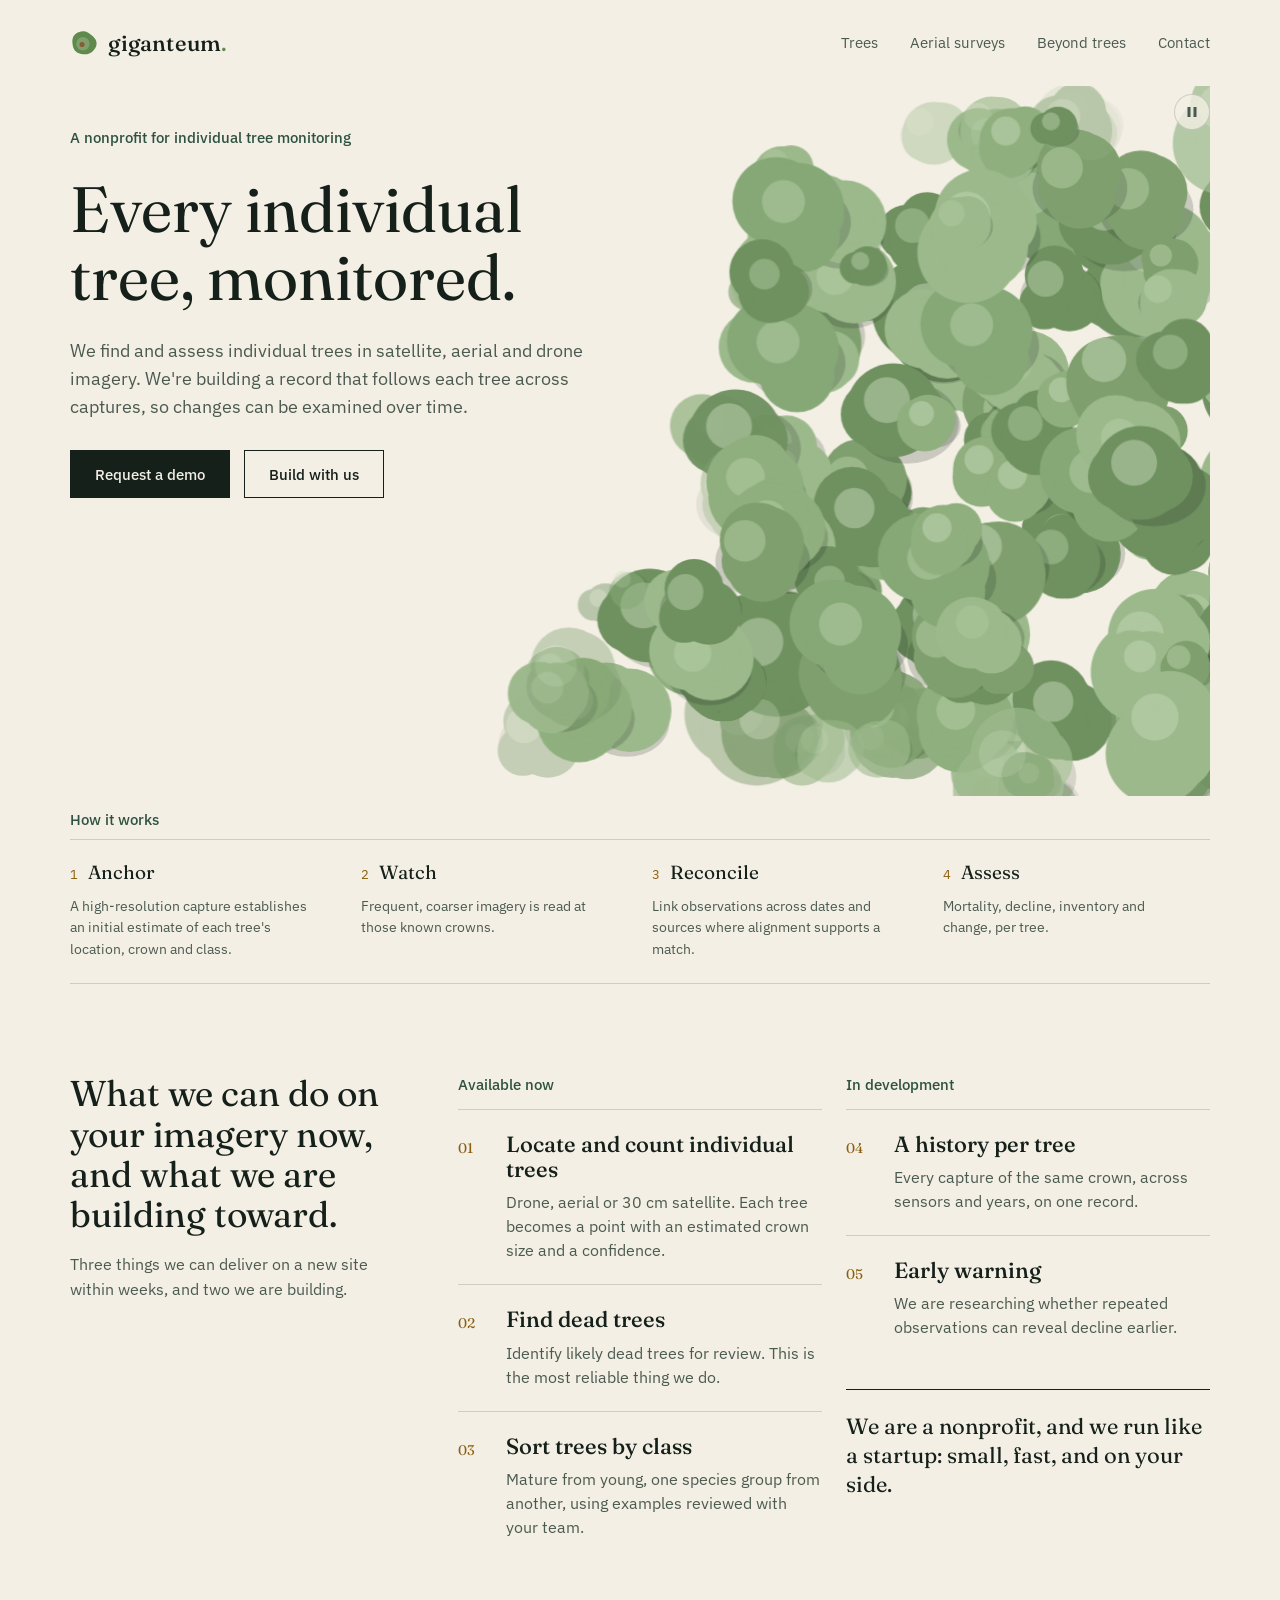
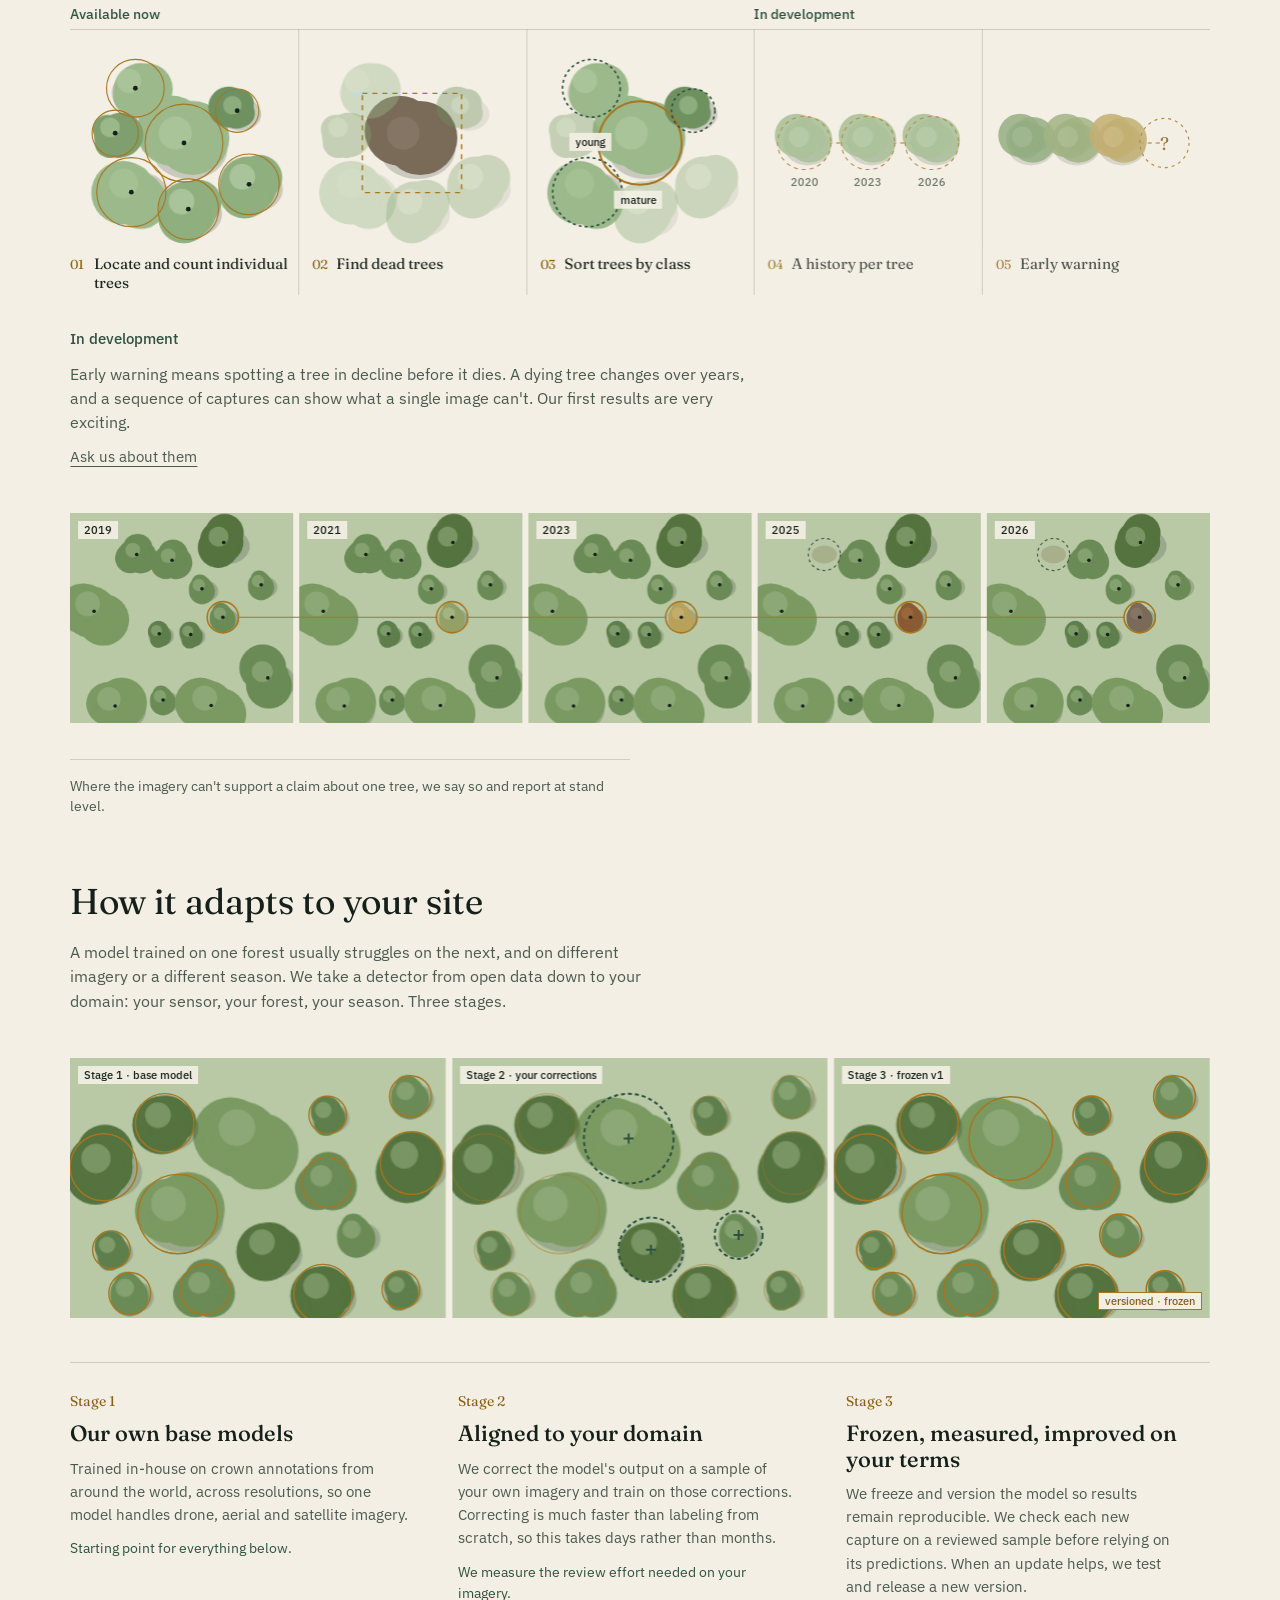
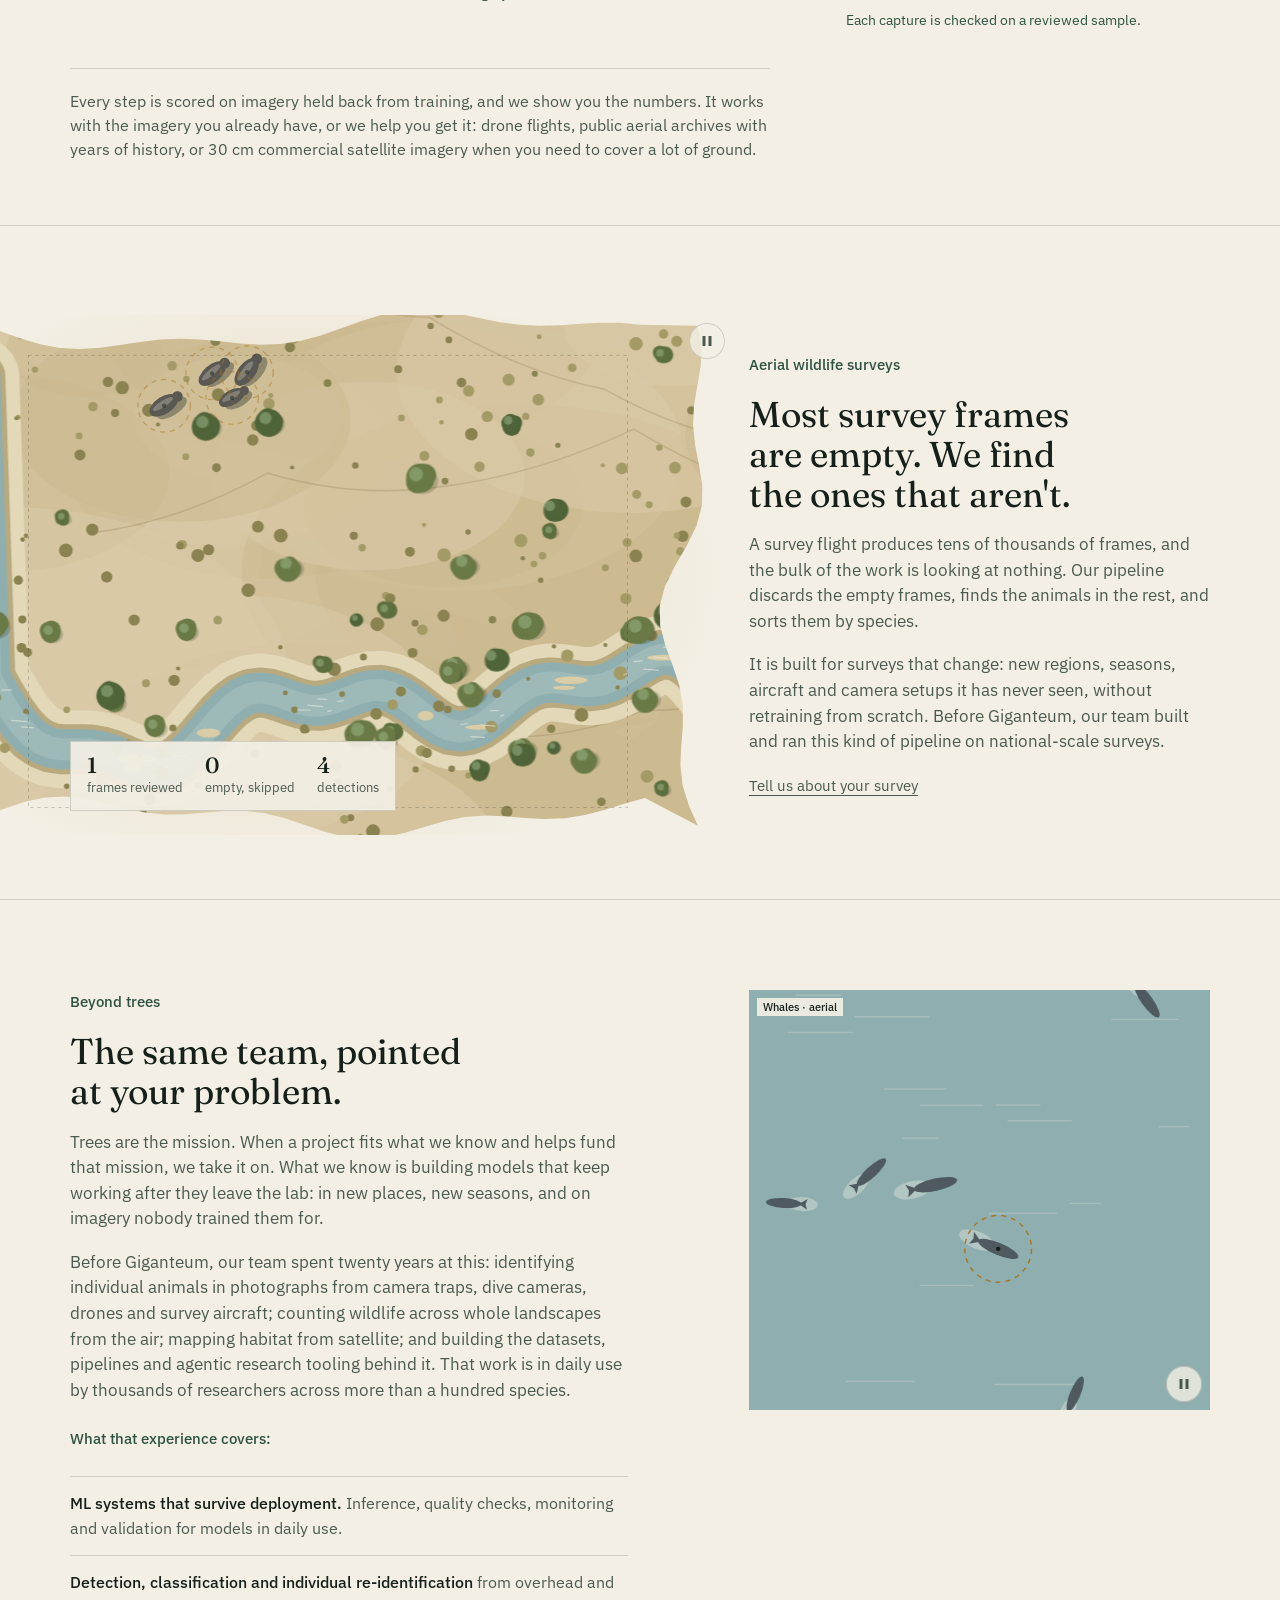
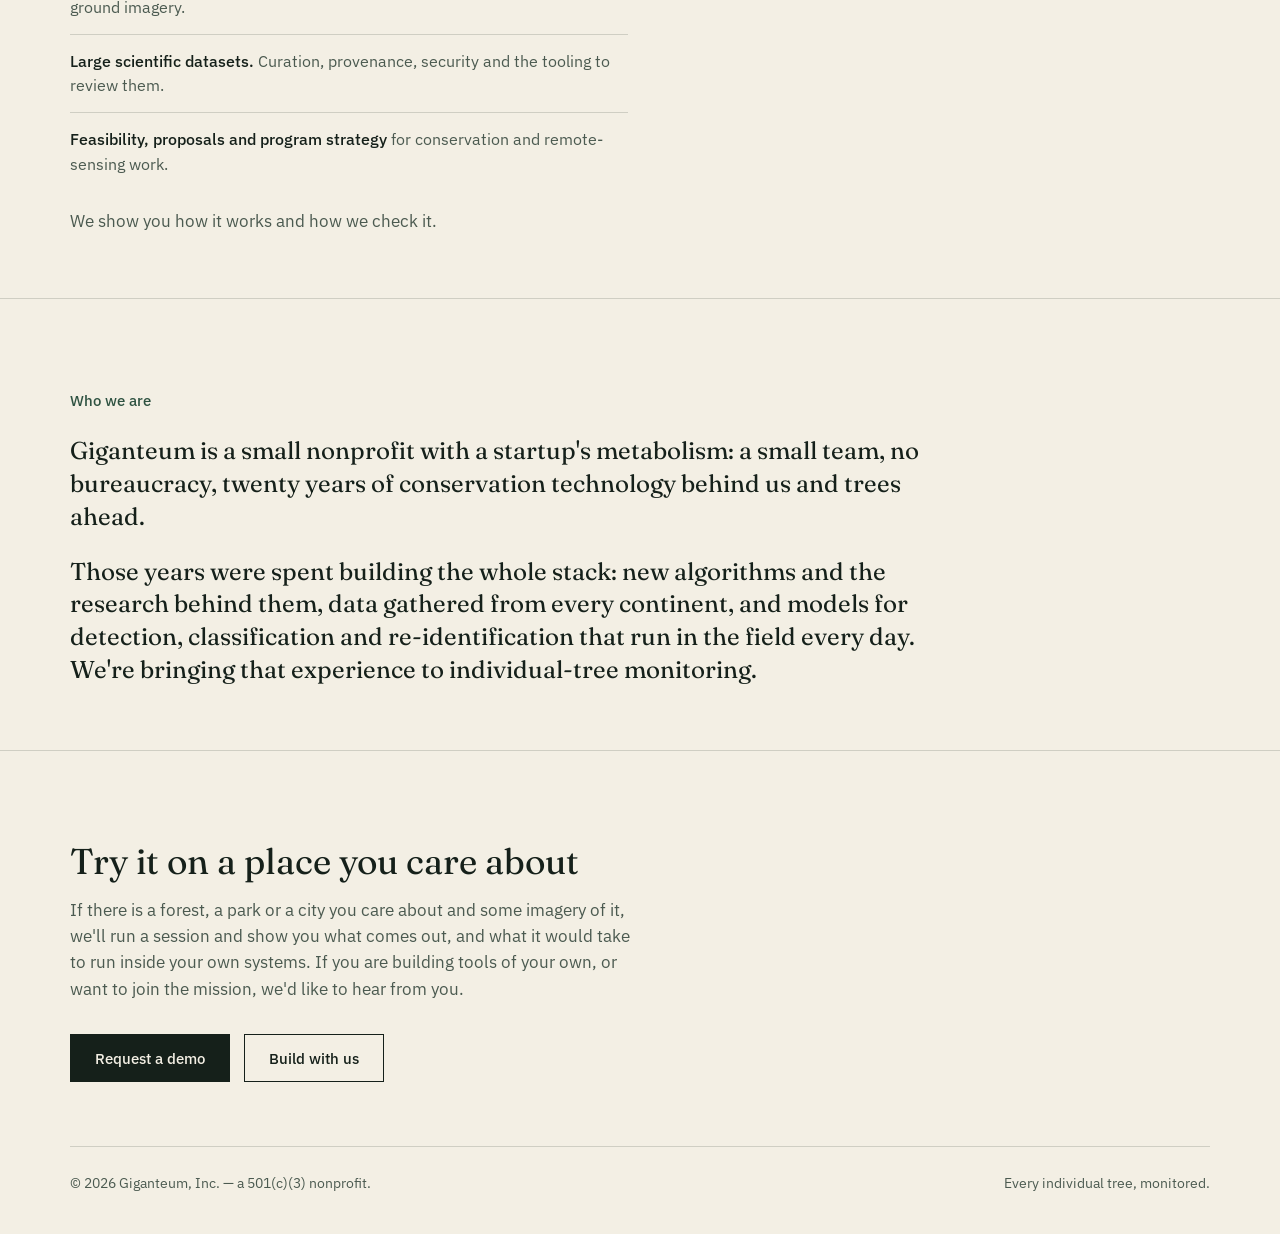
==== commit b1593b2e: "Site at website d32eebe: Beyond roll opens on whales" ====
--- a/index.html
+++ b/index.html
@@ -575,7 +575,7 @@
 <script src="js/engine.js?h=83940f65bd" defer></script>
 <script src="js/scene-hero.js?h=67be435176" defer></script>
 <script src="js/scene-aerial.js?h=0674b0cf72" defer></script>
-<script src="js/scene-beyond.js?h=e1a0cb4338" defer></script>
+<script src="js/scene-beyond.js?h=9a30496fa0" defer></script>
 <script src="js/scene-drafts.js?h=fc6bce7b9d" defer></script>
 <script src="js/main.js?h=858c3a48dd" defer></script>
 </body>
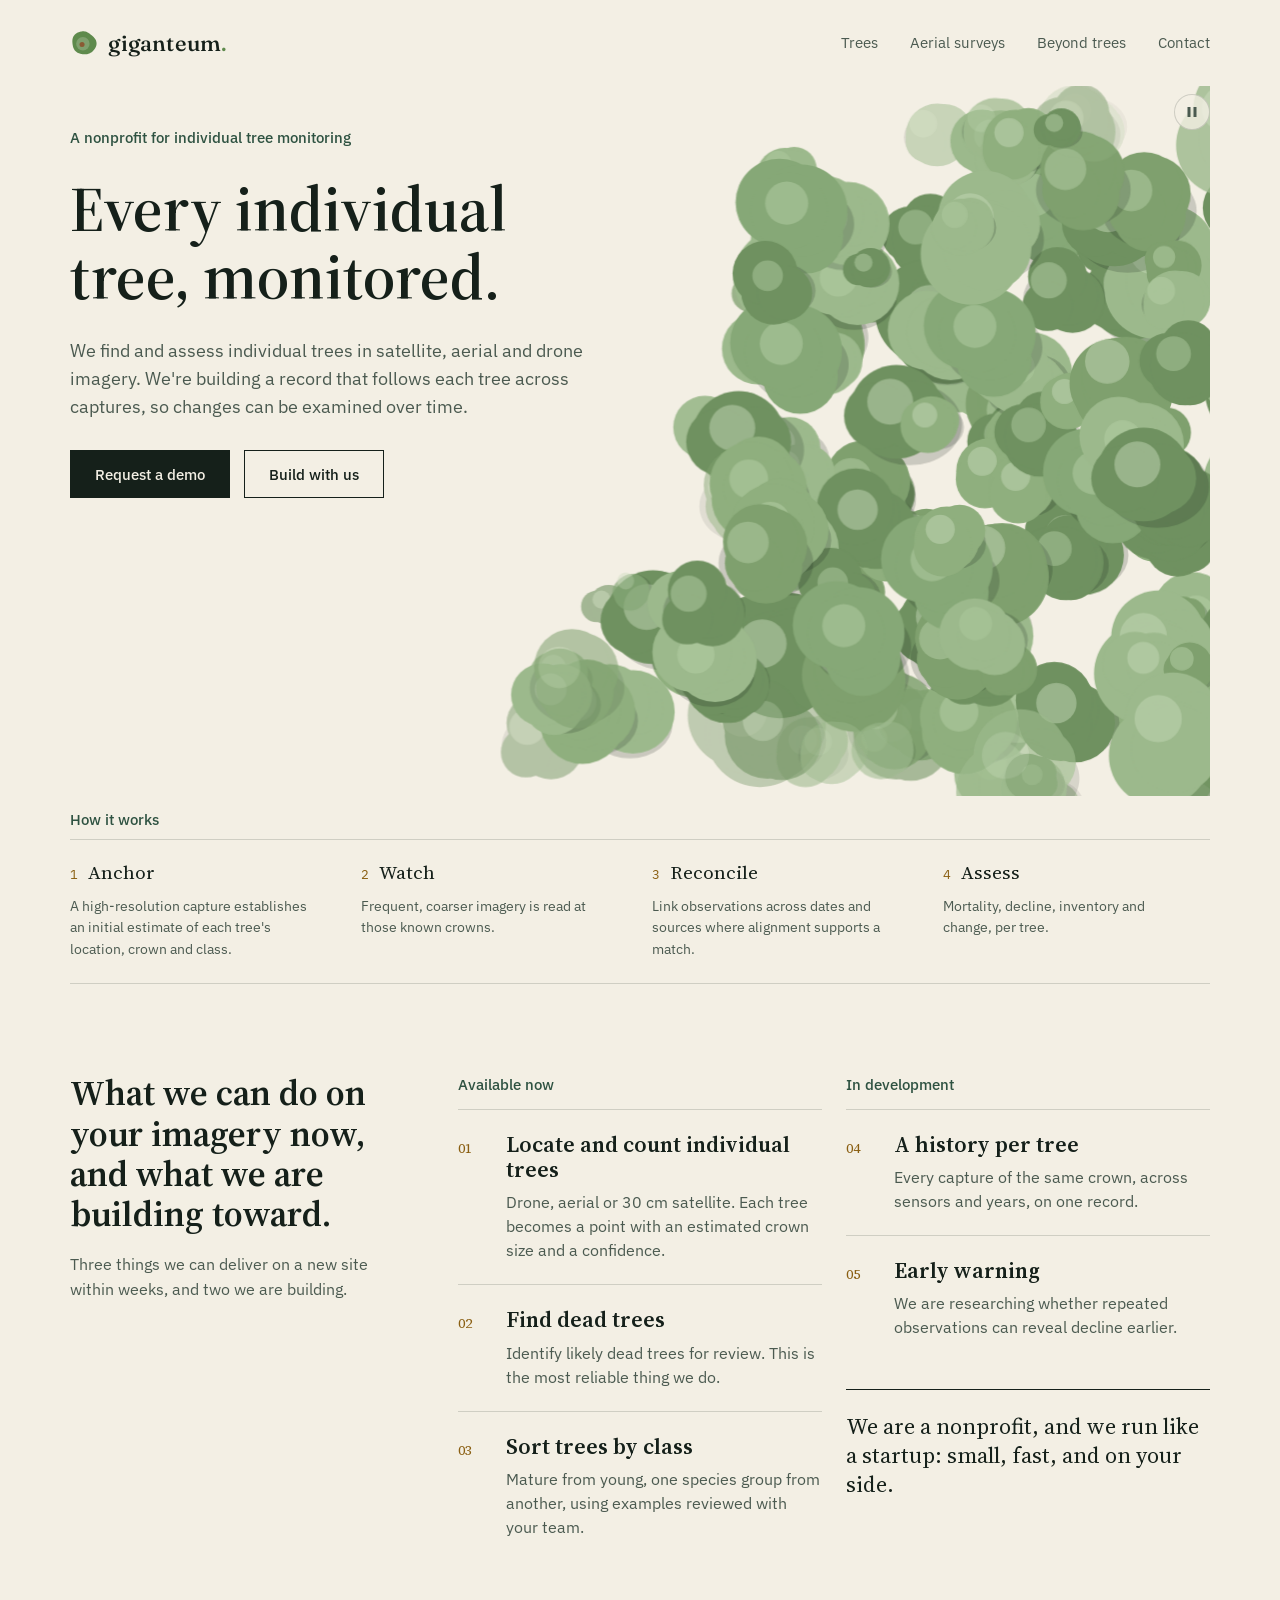
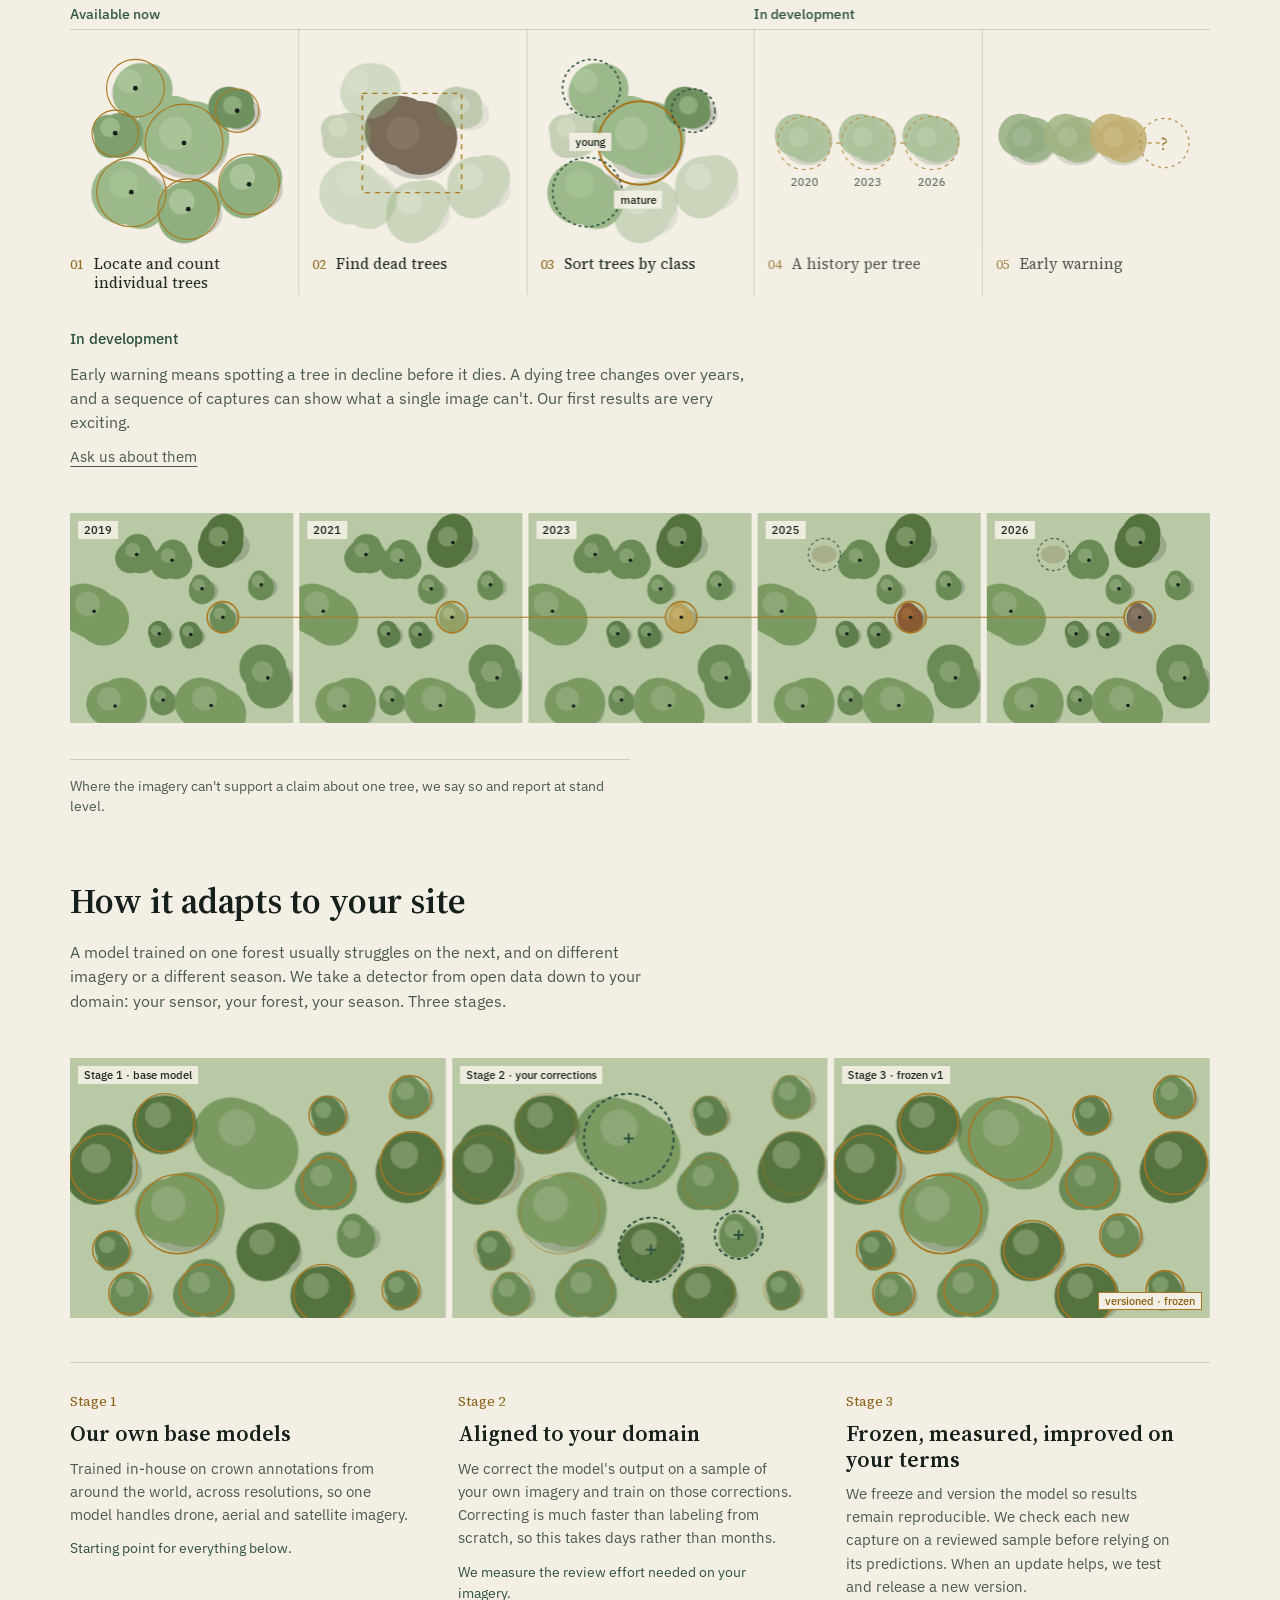
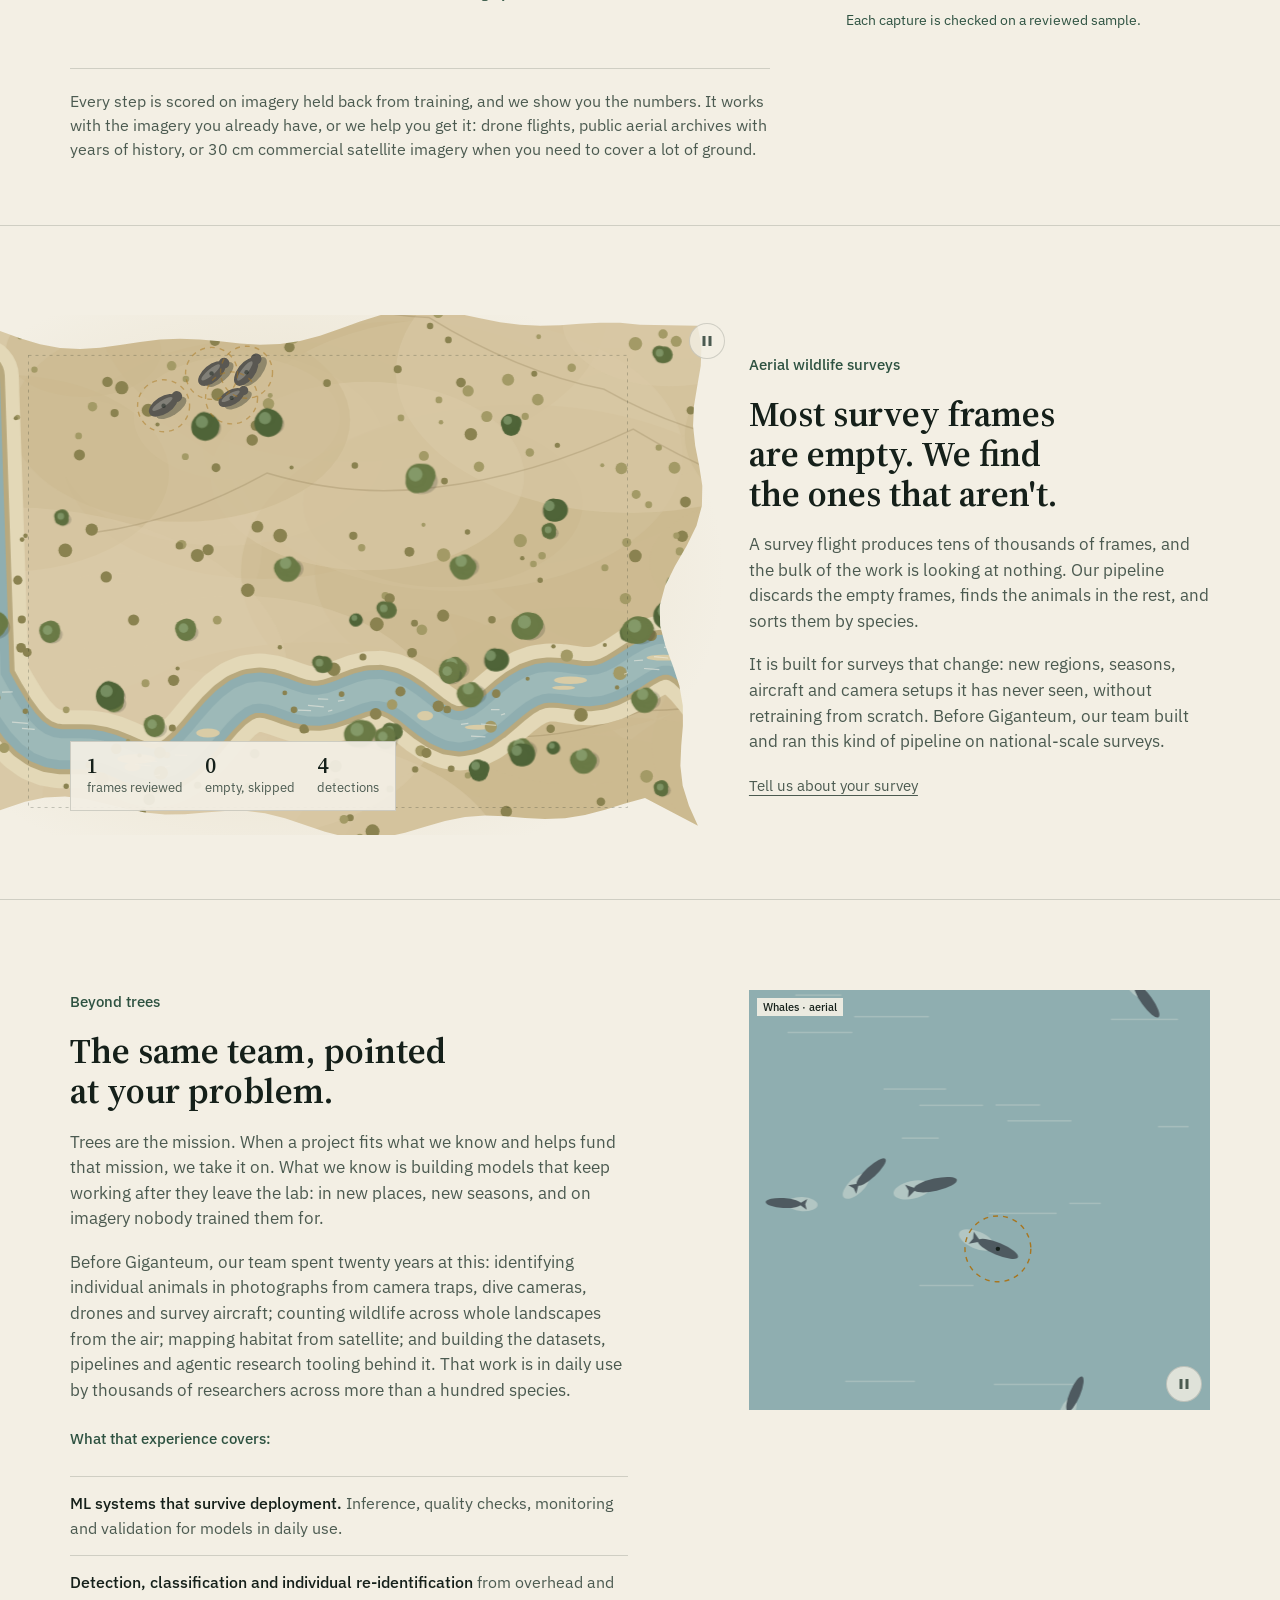
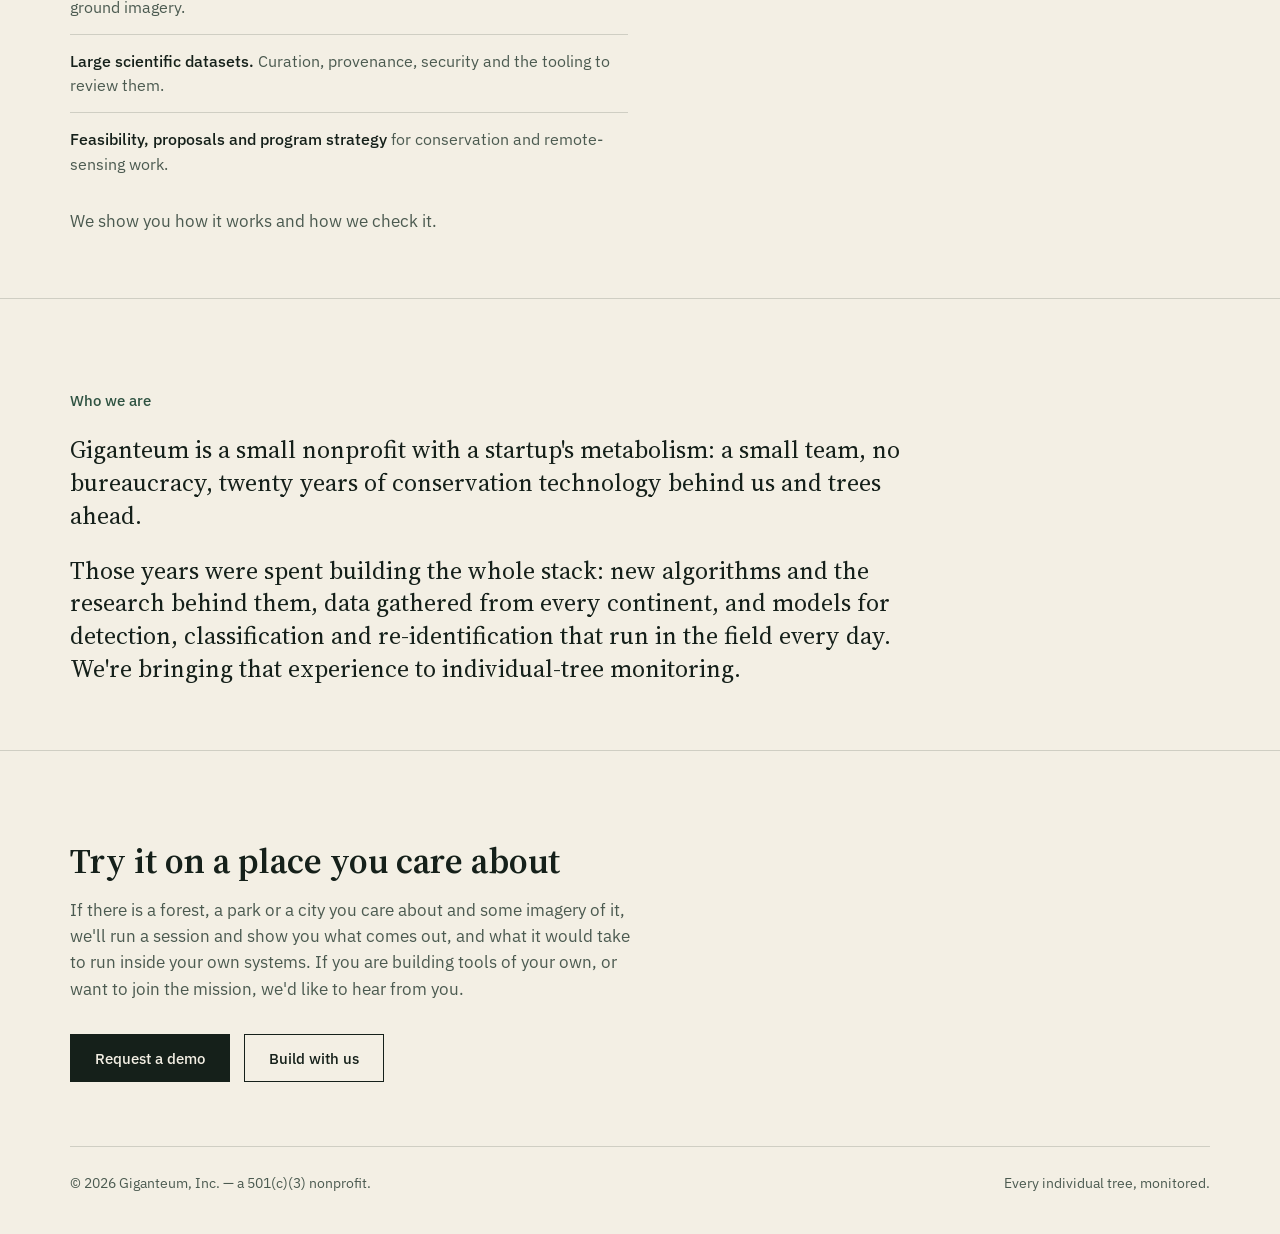
==== commit 6a08abe1: "Site at website 8c2aac1: Source Serif 4 headings" ====
--- a/index.html
+++ b/index.html
@@ -11,7 +11,7 @@
 <link rel="apple-touch-icon" href="assets/logos/logo-06u2/favicon-180.png?h=ba5bebc18b">
 <meta name="color-scheme" content="light">
 <meta name="theme-color" content="#F3EFE4">
-<link rel="preload" href="fonts/fraunces-latin.woff2" as="font" type="font/woff2" crossorigin>
+<link rel="preload" href="fonts/source-serif-4-latin.woff2" as="font" type="font/woff2" crossorigin>
 <link rel="preload" href="fonts/ibm-plex-sans-latin.woff2" as="font" type="font/woff2" crossorigin>
 <style>
 /* Giganteum site styles. Fonts are self-hosted (SIL OFL 1.1, see fonts/OFL-*.txt). */
@@ -19,7 +19,7 @@
 @font-face {
   font-family: 'Fraunces';
   font-style: normal;
-  font-weight: 300;
+  font-weight: 500;
   font-display: swap;
   src: url(fonts/fraunces-latin-ext.woff2) format('woff2');
   unicode-range: U+0100-02BA, U+02BD-02C5, U+02C7-02CC, U+02CE-02D7, U+02DD-02FF, U+0304, U+0308, U+0329, U+1D00-1DBF, U+1E00-1E9F, U+1EF2-1EFF, U+2020, U+20A0-20AB, U+20AD-20C0, U+2113, U+2C60-2C7F, U+A720-A7FF;
@@ -28,49 +28,13 @@
 @font-face {
   font-family: 'Fraunces';
   font-style: normal;
-  font-weight: 300;
+  font-weight: 500;
   font-display: swap;
   src: url(fonts/fraunces-latin.woff2) format('woff2');
   unicode-range: U+0000-00FF, U+0131, U+0152-0153, U+02BB-02BC, U+02C6, U+02DA, U+02DC, U+0304, U+0308, U+0329, U+2000-206F, U+20AC, U+2122, U+2191, U+2193, U+2212, U+2215, U+FEFF, U+FFFD;
 }
 /* latin-ext */
 @font-face {
-  font-family: 'Fraunces';
-  font-style: normal;
-  font-weight: 400;
-  font-display: swap;
-  src: url(fonts/fraunces-latin-ext.woff2) format('woff2');
-  unicode-range: U+0100-02BA, U+02BD-02C5, U+02C7-02CC, U+02CE-02D7, U+02DD-02FF, U+0304, U+0308, U+0329, U+1D00-1DBF, U+1E00-1E9F, U+1EF2-1EFF, U+2020, U+20A0-20AB, U+20AD-20C0, U+2113, U+2C60-2C7F, U+A720-A7FF;
-}
-/* latin */
-@font-face {
-  font-family: 'Fraunces';
-  font-style: normal;
-  font-weight: 400;
-  font-display: swap;
-  src: url(fonts/fraunces-latin.woff2) format('woff2');
-  unicode-range: U+0000-00FF, U+0131, U+0152-0153, U+02BB-02BC, U+02C6, U+02DA, U+02DC, U+0304, U+0308, U+0329, U+2000-206F, U+20AC, U+2122, U+2191, U+2193, U+2212, U+2215, U+FEFF, U+FFFD;
-}
-/* latin-ext */
-@font-face {
-  font-family: 'Fraunces';
-  font-style: normal;
-  font-weight: 500;
-  font-display: swap;
-  src: url(fonts/fraunces-latin-ext.woff2) format('woff2');
-  unicode-range: U+0100-02BA, U+02BD-02C5, U+02C7-02CC, U+02CE-02D7, U+02DD-02FF, U+0304, U+0308, U+0329, U+1D00-1DBF, U+1E00-1E9F, U+1EF2-1EFF, U+2020, U+20A0-20AB, U+20AD-20C0, U+2113, U+2C60-2C7F, U+A720-A7FF;
-}
-/* latin */
-@font-face {
-  font-family: 'Fraunces';
-  font-style: normal;
-  font-weight: 500;
-  font-display: swap;
-  src: url(fonts/fraunces-latin.woff2) format('woff2');
-  unicode-range: U+0000-00FF, U+0131, U+0152-0153, U+02BB-02BC, U+02C6, U+02DA, U+02DC, U+0304, U+0308, U+0329, U+2000-206F, U+20AC, U+2122, U+2191, U+2193, U+2212, U+2215, U+FEFF, U+FFFD;
-}
-/* latin-ext */
-@font-face {
   font-family: 'IBM Plex Sans';
   font-style: normal;
   font-weight: 400;
@@ -131,20 +95,14 @@
 }
 
 /* ---------- tokens: this site is light by decision; the dark scheme keeps the same values ---------- */
-/* alternative heading faces (?type=plex|plexserif|source). IBM Plex (OFL) and Source Serif 4 (OFL, fonts/OFL-SourceSerif4.txt). */
-@font-face{font-family:'IBM Plex Sans';font-style:normal;font-weight:600;font-display:swap;src:url(fonts/ibm-plex-sans-600-latin-ext.woff2) format('woff2');unicode-range:U+0100-02BA, U+02BD-02C5, U+02C7-02CC, U+02CE-02D7, U+02DD-02FF, U+0304, U+0308, U+0329, U+1D00-1DBF, U+1E00-1E9F, U+1EF2-1EFF, U+2020, U+20A0-20AB, U+20AD-20C0, U+2113, U+2C60-2C7F, U+A720-A7FF}
-@font-face{font-family:'IBM Plex Serif';font-style:normal;font-weight:400;font-display:swap;src:url(fonts/ibm-plex-serif-400-latin-ext.woff2) format('woff2');unicode-range:U+0100-02BA, U+02BD-02C5, U+02C7-02CC, U+02CE-02D7, U+02DD-02FF, U+0304, U+0308, U+0329, U+1D00-1DBF, U+1E00-1E9F, U+1EF2-1EFF, U+2020, U+20A0-20AB, U+20AD-20C0, U+2113, U+2C60-2C7F, U+A720-A7FF}
-@font-face{font-family:'IBM Plex Serif';font-style:normal;font-weight:500;font-display:swap;src:url(fonts/ibm-plex-serif-500-latin-ext.woff2) format('woff2');unicode-range:U+0100-02BA, U+02BD-02C5, U+02C7-02CC, U+02CE-02D7, U+02DD-02FF, U+0304, U+0308, U+0329, U+1D00-1DBF, U+1E00-1E9F, U+1EF2-1EFF, U+2020, U+20A0-20AB, U+20AD-20C0, U+2113, U+2C60-2C7F, U+A720-A7FF}
+/* Source Serif 4 (SIL OFL 1.1, fonts/OFL-SourceSerif4.txt): headings and serif accents. Fraunces stays for the wordmark only. */
 @font-face{font-family:'Source Serif 4';font-style:normal;font-weight:200 900;font-display:swap;src:url(fonts/source-serif-4-latin-ext.woff2) format('woff2');unicode-range:U+0100-02BA, U+02BD-02C5, U+02C7-02CC, U+02CE-02D7, U+02DD-02FF, U+0304, U+0308, U+0329, U+1D00-1DBF, U+1E00-1E9F, U+1EF2-1EFF, U+2020, U+20A0-20AB, U+20AD-20C0, U+2113, U+2C60-2C7F, U+A720-A7FF}
-@font-face{font-family:'IBM Plex Sans';font-style:normal;font-weight:600;font-display:swap;src:url(fonts/ibm-plex-sans-600-latin.woff2) format('woff2');unicode-range:U+0000-00FF, U+0131, U+0152-0153, U+02BB-02BC, U+02C6, U+02DA, U+02DC, U+0304, U+0308, U+0329, U+2000-206F, U+20AC, U+2122, U+2191, U+2193, U+2212, U+2215, U+FEFF, U+FFFD}
-@font-face{font-family:'IBM Plex Serif';font-style:normal;font-weight:400;font-display:swap;src:url(fonts/ibm-plex-serif-400-latin.woff2) format('woff2');unicode-range:U+0000-00FF, U+0131, U+0152-0153, U+02BB-02BC, U+02C6, U+02DA, U+02DC, U+0304, U+0308, U+0329, U+2000-206F, U+20AC, U+2122, U+2191, U+2193, U+2212, U+2215, U+FEFF, U+FFFD}
-@font-face{font-family:'IBM Plex Serif';font-style:normal;font-weight:500;font-display:swap;src:url(fonts/ibm-plex-serif-500-latin.woff2) format('woff2');unicode-range:U+0000-00FF, U+0131, U+0152-0153, U+02BB-02BC, U+02C6, U+02DA, U+02DC, U+0304, U+0308, U+0329, U+2000-206F, U+20AC, U+2122, U+2191, U+2193, U+2212, U+2215, U+FEFF, U+FFFD}
 @font-face{font-family:'Source Serif 4';font-style:normal;font-weight:200 900;font-display:swap;src:url(fonts/source-serif-4-latin.woff2) format('woff2');unicode-range:U+0000-00FF, U+0131, U+0152-0153, U+02BB-02BC, U+02C6, U+02DA, U+02DC, U+0304, U+0308, U+0329, U+2000-206F, U+20AC, U+2122, U+2191, U+2193, U+2212, U+2215, U+FEFF, U+FFFD}
 
 :root{
   --paper:#F3EFE4; --ink:#15201A; --dim:#4B5A50; --rule:rgba(21,32,26,.16); --rule-strong:#15201A;
   --moss:#2E5241; --accent:#A8761F; --accent-text:#8A5F12; --canopy:#5E8A4C;
-  --serif:'Fraunces',Georgia,'Times New Roman',serif; --sans:'IBM Plex Sans','Helvetica Neue',Arial,sans-serif;
+  --serif:'Source Serif 4',Georgia,'Times New Roman',serif; --sans:'IBM Plex Sans','Helvetica Neue',Arial,sans-serif;
   --gutter:clamp(20px,5.5vw,80px);
   color-scheme:light;
   box-sizing:border-box; padding-top:env(safe-area-inset-top,0px); padding-bottom:env(safe-area-inset-bottom,0px);
@@ -157,7 +115,7 @@
 ::selection{background:var(--accent);color:var(--paper)}
 a{color:inherit}
 a:focus-visible,button:focus-visible{outline:2px solid var(--accent);outline-offset:3px}
-h1,h2,h3{font-family:var(--serif);font-weight:400;letter-spacing:0}
+h1,h2,h3{font-family:var(--serif);font-weight:600;letter-spacing:0}
 h1{font-size:clamp(40px,5vw,66px);line-height:1.06;text-wrap:balance}
 h2{font-size:clamp(28px,2.8vw,38px);line-height:1.12;text-wrap:balance}
 .wrap{max-width:1440px;margin:0 auto;padding:0 var(--gutter)}
@@ -237,13 +195,13 @@
 .col-label{font-size:15px;font-weight:500;color:var(--moss);padding-bottom:12px}
 .item{display:flex;gap:20px;padding:22px 0;border-top:1px solid var(--rule)}
 .item em{font-style:normal;font-family:var(--serif);font-size:14px;color:var(--accent-text);width:28px;flex-shrink:0;padding-top:6px}
-.item b{display:block;font-family:var(--serif);font-weight:500;font-size:22px;line-height:1.15}
+.item b{display:block;font-family:var(--serif);font-weight:600;font-size:22px;line-height:1.15}
 .item p{font-size:15.5px;color:var(--dim);margin-top:8px}
 .pull{margin-top:28px;padding-top:22px;border-top:1px solid var(--rule-strong);font-family:var(--serif);font-size:22px;line-height:1.3}
 .stages{display:grid;grid-template-columns:repeat(3,minmax(0,1fr));gap:24px;margin-top:44px;border-top:1px solid var(--rule)}
 .stages div{padding:24px 24px 0 0}
 .stages em{font-style:normal;font-family:var(--serif);font-size:14px;color:var(--accent-text)}
-.stages b{display:block;font-family:var(--serif);font-weight:500;font-size:22px;margin-top:8px;line-height:1.15}
+.stages b{display:block;font-family:var(--serif);font-weight:600;font-size:22px;margin-top:8px;line-height:1.15}
 .stages p{font-size:15px;color:var(--dim);margin-top:10px}
 .stages small{display:block;font-size:14px;color:var(--moss);margin-top:12px}
 .measured{margin-top:36px;padding-top:20px;border-top:1px solid var(--rule);font-size:15.5px;color:var(--dim);max-width:70ch}
@@ -372,23 +330,8 @@
 @media (prefers-reduced-motion:reduce){ html{scroll-behavior:auto} .record .row,.record .hist{transition:none} .record .row span:last-child::after{animation:none!important} }
 /* ?freeze=1: deterministic frames for screenshot tests */
 html.freeze *,html.freeze *::before,html.freeze *::after{transition:none!important;animation:none!important;scroll-behavior:auto!important}
-
-/* ---------- alternative heading faces, picked with ?type= (default: Fraunces) ---------- */
-/* plex: one family, IBM Plex Sans throughout */
-:root[data-type="plex"]{--serif:'IBM Plex Sans','Helvetica Neue',Arial,sans-serif}
-:root[data-type="plex"] h1,:root[data-type="plex"] h2,:root[data-type="plex"] h3{font-weight:600}
-:root[data-type="plex"] h1{letter-spacing:-.01em}
-:root[data-type="plex"] .item b,:root[data-type="plex"] .stages b{font-weight:600;font-size:20px}
-:root[data-type="plex"] .who p{font-size:clamp(18px,1.7vw,23px);line-height:1.45}
-/* plexserif: the Plex superfamily, serif headings */
-:root[data-type="plexserif"]{--serif:'IBM Plex Serif',Georgia,serif}
-:root[data-type="plexserif"] .item b,:root[data-type="plexserif"] .stages b{font-size:20px}
-/* source: Source Serif 4, a text serif with optical sizes; heavier, journal-like headings */
-:root[data-type="source"]{--serif:'Source Serif 4',Georgia,serif}
-:root[data-type="source"] h1,:root[data-type="source"] h2,:root[data-type="source"] h3{font-weight:600}
-:root[data-type="source"] .item b,:root[data-type="source"] .stages b{font-weight:600}
 </style>
-<script>document.documentElement.classList.add('js');(function(){var t=new URLSearchParams(location.search).get('type');if(/^(plex|plexserif|source)$/.test(t||''))document.documentElement.dataset.type=t;})()</script>
+<script>document.documentElement.classList.add('js')</script>
 </head>
 <body>
 
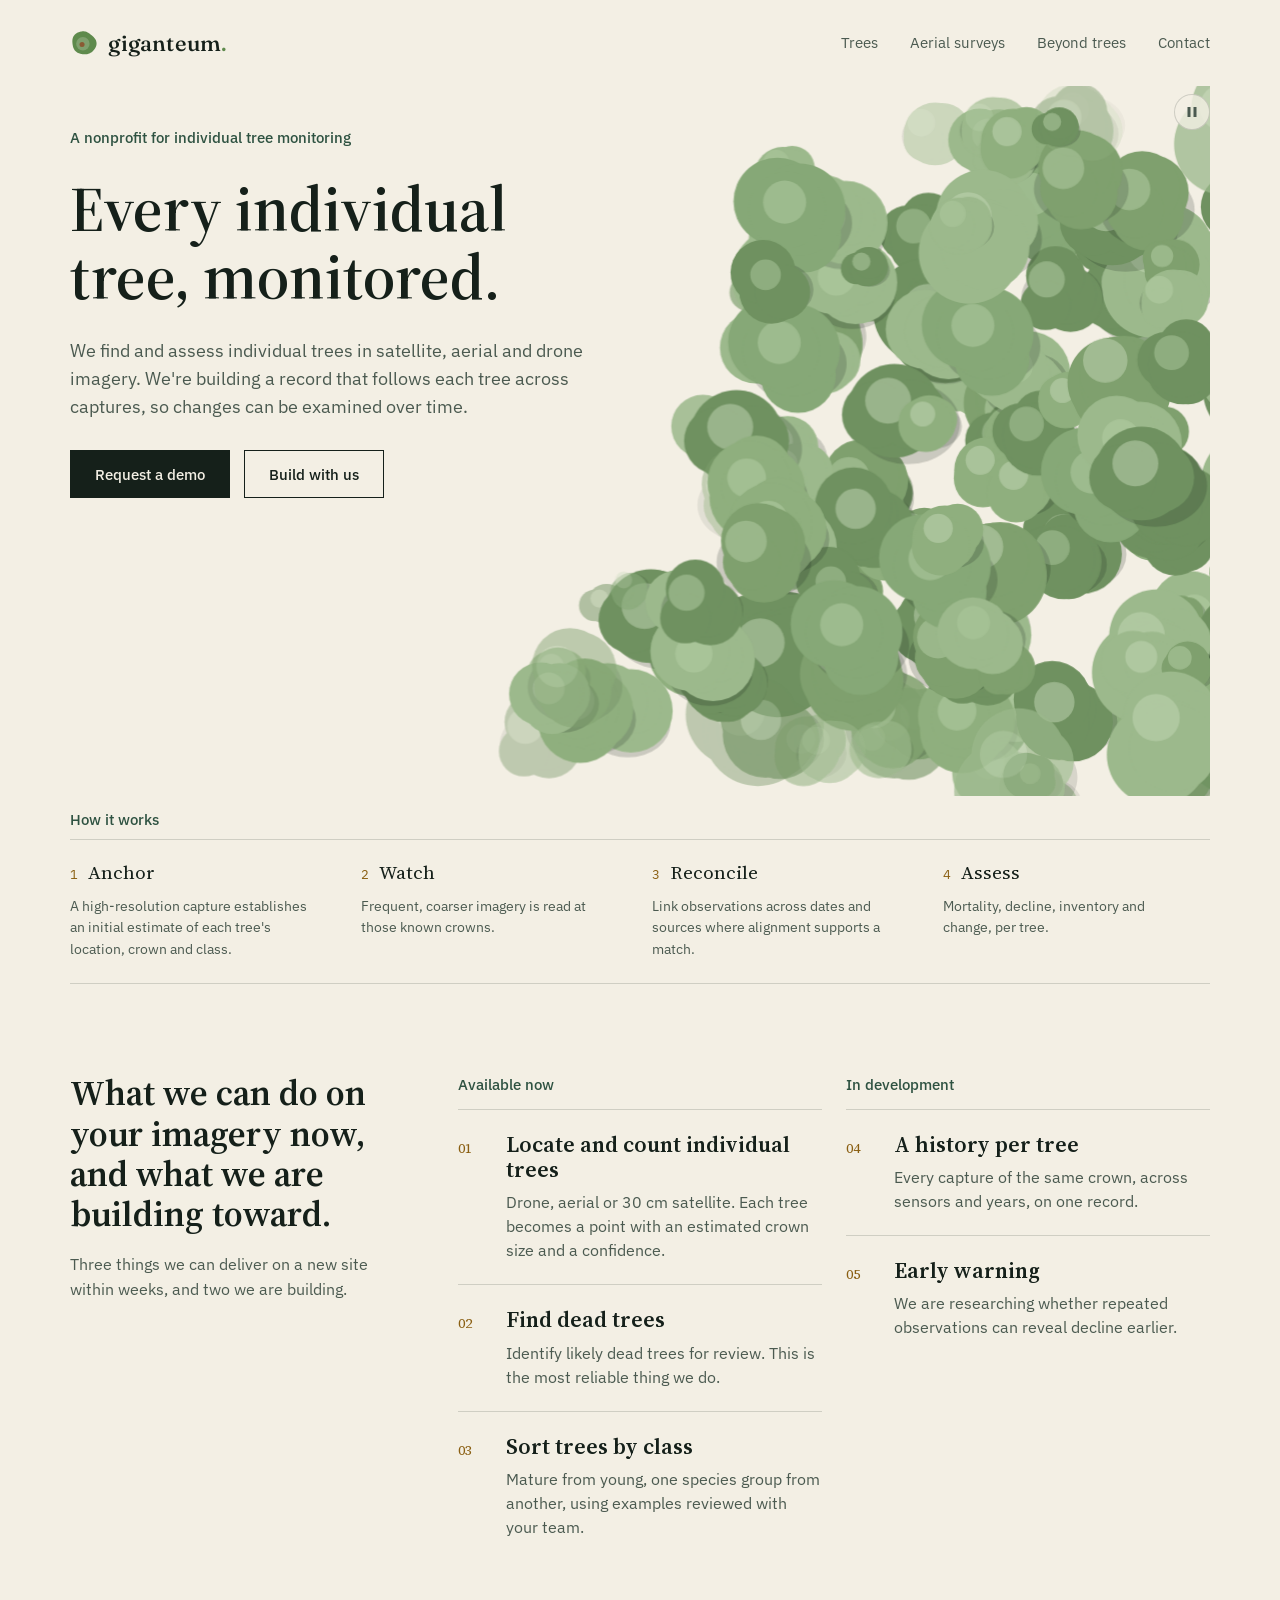
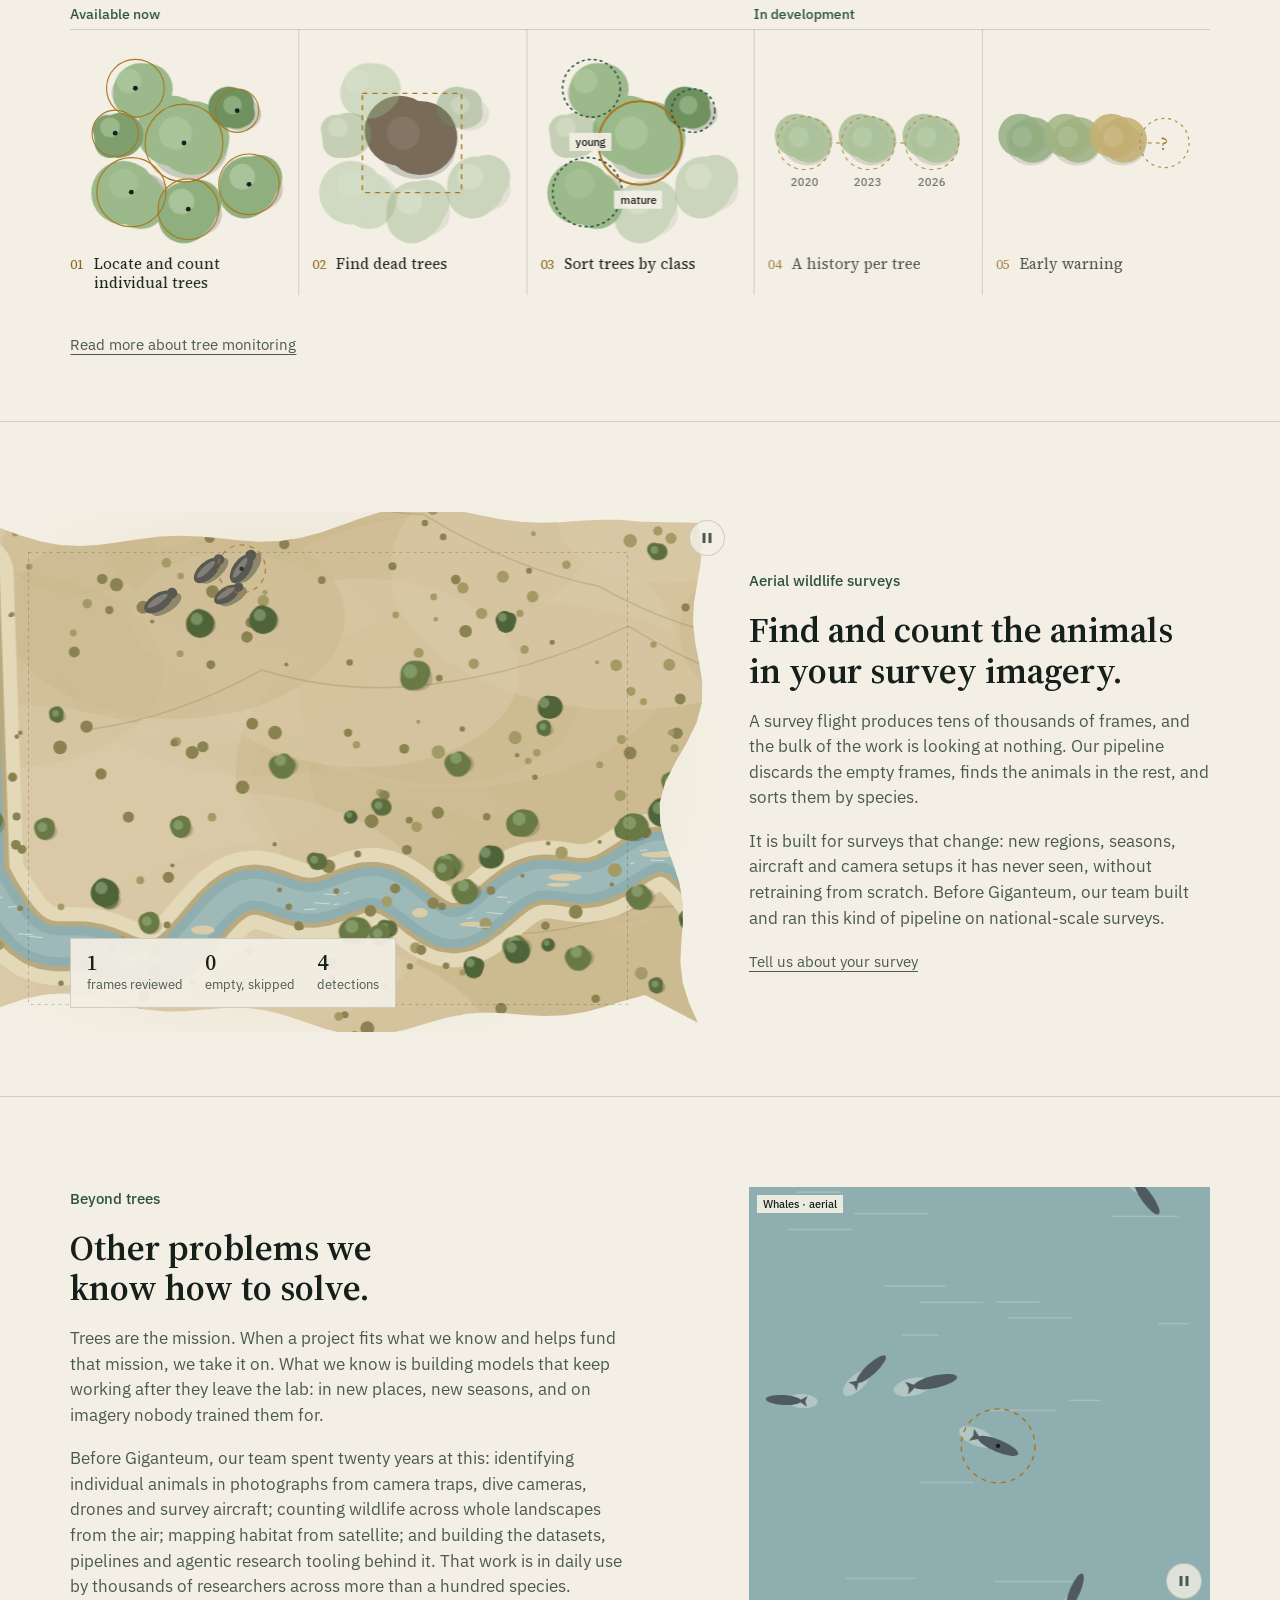
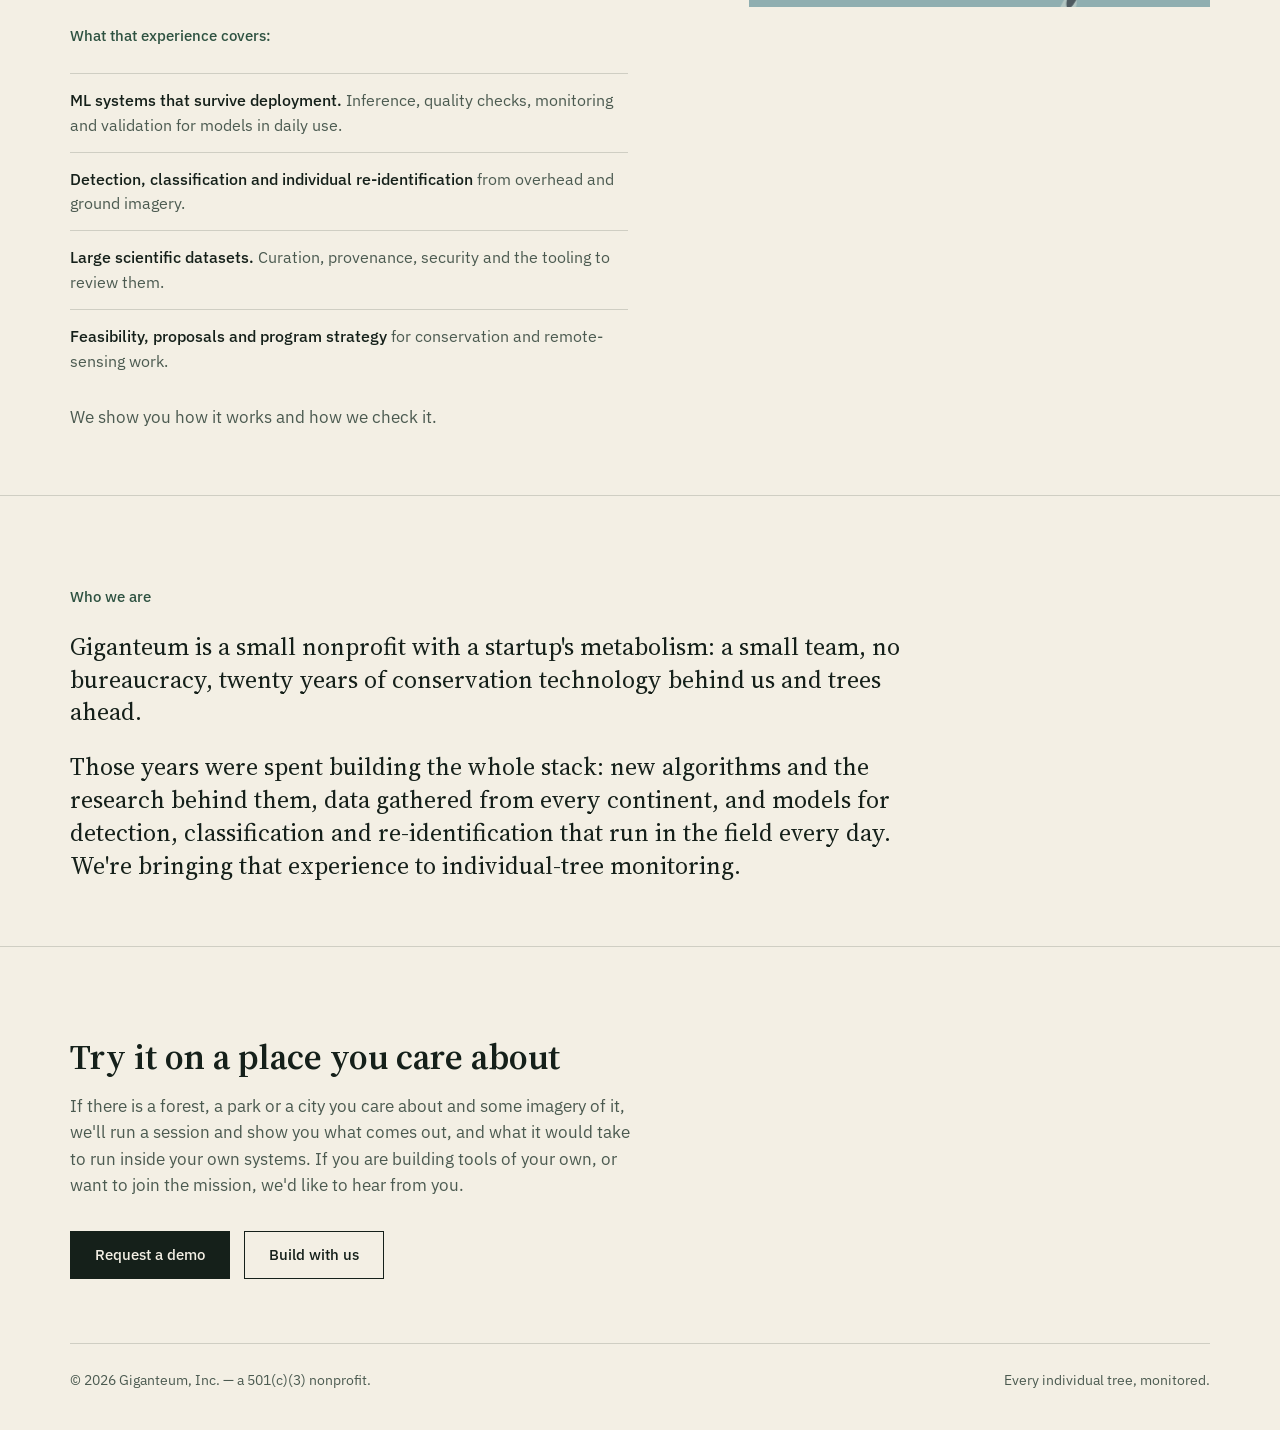
==== commit 0e228e4e: "Site at website ffcc774: trees.html, trimmed landing, new headlines, indexable" ====
--- a/index.html
+++ b/index.html
@@ -3,9 +3,18 @@
 <head>
 <meta charset="UTF-8">
 <meta name="viewport" content="width=device-width, initial-scale=1, viewport-fit=cover">
-<meta name="robots" content="noindex, nofollow">
 <title>Giganteum — Every individual tree, monitored</title>
 <meta name="description" content="Giganteum is a nonprofit that finds and assesses individual trees in satellite, aerial and drone imagery.">
+<link rel="canonical" href="https://giganteum.github.io/preview-a3f9297cd7/">
+<meta property="og:type" content="website">
+<meta property="og:site_name" content="Giganteum">
+<meta property="og:title" content="Giganteum — Every individual tree, monitored">
+<meta property="og:description" content="Giganteum is a nonprofit that finds and assesses individual trees in satellite, aerial and drone imagery.">
+<meta property="og:url" content="https://giganteum.github.io/preview-a3f9297cd7/">
+<meta property="og:image" content="https://giganteum.github.io/preview-a3f9297cd7/assets/og-card.jpg">
+<meta property="og:image:width" content="1200">
+<meta property="og:image:height" content="630">
+<meta name="twitter:card" content="summary_large_image">
 <link rel="icon" href="assets/logos/logo-06u2/favicon.svg?h=ea83f946c8" type="image/svg+xml">
 <link rel="icon" href="assets/logos/logo-06u2/favicon.ico?h=4b74110f3c" sizes="32x32">
 <link rel="apple-touch-icon" href="assets/logos/logo-06u2/favicon-180.png?h=ba5bebc18b">
@@ -214,8 +223,16 @@
 .draft-band[data-v="4"]{height:210px}
 #trees .grid:has(> .draft-band:not([hidden])){grid-auto-flow:row dense}
 .figure-note{grid-column:1/-1;max-width:70ch}
+/* landing: the Trees summary links on to trees.html */
+#trees .more{grid-column:1/-1;margin-top:4px}
+/* trees.html: the page title sits above the section like an eyebrow */
+.page-title{font-family:var(--sans);line-height:1.55;margin-bottom:22px}
+.preface{max-width:62ch;display:flex;flex-direction:column;gap:14px;margin-bottom:36px}
+.preface p{font-size:clamp(17px,1.4vw,19px);color:var(--dim)}
+.preface p:last-child{font-size:15px}
 .figure-note[hidden]{display:none}
 .figure-note p{font-size:15.5px;color:var(--dim)}
+.figure-note h2{margin:6px 0 16px}
 .figure-note p+p{margin-top:10px}
 
 /* aerial: island on the left, text on the right */
@@ -288,6 +305,7 @@
   .draft-band{order:2;margin-top:0}
   #trees .lead p,#adapts .lead p{order:3}
   #trees .c4:not(.lead){order:4}
+  #trees .more{order:5}
   #draft-trees2,#note-ew{order:5}
 }
 @media (max-width:900px){
@@ -342,7 +360,7 @@
     <svg width="20" height="14" viewBox="0 0 20 14" fill="none" stroke="currentColor" stroke-width="1.5" aria-hidden="true"><path d="M0 1h20M0 7h20M0 13h20"/></svg>
   </button>
   <div class="links" id="links">
-    <a href="#trees">Trees</a>
+    <a href="trees.html">Trees</a>
     <a href="#aerial">Aerial surveys</a>
     <a href="#beyond">Beyond trees</a>
     <a href="#contact">Contact</a>
@@ -413,33 +431,10 @@
       <div class="col-label">In development</div>
       <div class="item"><em>04</em><div><b>A history per tree</b><p>Every capture of the same crown, across sensors and years, on one record.</p></div></div>
       <div class="item"><em>05</em><div><b>Early warning</b><p>We are researching whether repeated observations can reveal decline earlier.</p></div></div>
-      <div class="pull">We are a nonprofit, and we run like a startup: small, fast, and on your side.</div>
     </div>
     <div class="draft-band" id="draft-trees" data-v="1"><canvas id="c-draft-trees" role="img"></canvas></div>
-    <div class="figure-note" id="note-ew">
-      <div class="col-label">In development</div>
-      <p>Early warning means spotting a tree in decline before it dies. A dying tree changes over years, and a sequence of captures can show what a single image can't. Our first results are very exciting.</p>
-      <p><a class="textlink" href="mailto:hello@giganteum.org?subject=Early%20warning">Ask us about them</a></p>
-    </div>
-    <div class="draft-band" id="draft-trees2" data-v="4"><canvas id="c-draft-trees2" role="img"></canvas></div>
-  </div>
-  <p class="fine">Where the imagery can't support a claim about one tree, we say so and report at stand level.</p>
-</section>
-
-<section class="wrap block" id="adapts" style="padding-top:0">
-  <div class="grid">
-    <div class="c8 lead" style="max-width:640px">
-      <h2>How it adapts to your site</h2>
-      <p>A model trained on one forest usually struggles on the next, and on different imagery or a different season. We take a detector from open data down to your domain: your sensor, your forest, your season. Three stages.</p>
-    </div>
-    <div class="draft-band" id="draft-adapts" data-v="3"><canvas id="c-draft-adapts" role="img"></canvas></div>
-  </div>
-  <div class="stages">
-    <div><em>Stage 1</em><b>Our own base models</b><p>Trained in-house on crown annotations from around the world, across resolutions, so one model handles drone, aerial and satellite imagery.</p><small>Starting point for everything below.</small></div>
-    <div><em>Stage 2</em><b>Aligned to your domain</b><p>We correct the model's output on a sample of your own imagery and train on those corrections. Correcting is much faster than labeling from scratch, so this takes days rather than months.</p><small>We measure the review effort needed on your imagery.</small></div>
-    <div><em>Stage 3</em><b>Frozen, measured, improved on your terms</b><p>We freeze and version the model so results remain reproducible. We check each new capture on a reviewed sample before relying on its predictions. When an update helps, we test and release a new version.</p><small>Each capture is checked on a reviewed sample.</small></div>
-  </div>
-  <p class="measured">Every step is scored on imagery held back from training, and we show you the numbers. It works with the imagery you already have, or we help you get it: drone flights, public aerial archives with years of history, or 30 cm commercial satellite imagery when you need to cover a lot of ground.</p>
+    <p class="more"><a class="textlink" href="trees.html">Read more about tree monitoring</a></p>
+  </div>
 </section>
 
 <section class="wrap block" id="aerial" style="border-top:1px solid var(--rule)">
@@ -458,7 +453,7 @@
     </div>
     <div class="aerial-copy">
       <div class="sec-head"><div class="eyebrow">Aerial wildlife surveys</div>
-      <h2>Most survey frames are empty. We find the ones that aren't.</h2></div>
+      <h2>Find and count the animals in your survey imagery.</h2></div>
       <div class="sec-body"><p>A survey flight produces tens of thousands of frames, and the bulk of the work is looking at nothing. Our pipeline discards the empty frames, finds the animals in the rest, and sorts them by species.</p>
       <p>It is built for surveys that change: new regions, seasons, aircraft and camera setups it has never seen, without retraining from scratch. Before Giganteum, our team built and ran this kind of pipeline on national-scale surveys.</p>
       <p><a class="textlink" href="mailto:hello@giganteum.org?subject=Aerial%20survey">Tell us about your survey</a></p></div>
@@ -470,7 +465,7 @@
   <div class="beyond-grid">
     <div class="beyond-copy">
       <div class="sec-head"><div class="eyebrow">Beyond trees</div>
-      <h2>The same team, pointed at your problem.</h2></div>
+      <h2>Other problems we know how to solve.</h2></div>
       <div class="sec-body"><p>Trees are the mission. When a project fits what we know and helps fund that mission, we take it on. What we know is building models that keep working after they leave the lab: in new places, new seasons, and on imagery nobody trained them for.</p>
       <p>Before Giganteum, our team spent twenty years at this: identifying individual animals in photographs from camera traps, dive cameras, drones and survey aircraft; counting wildlife across whole landscapes from the air; mapping habitat from satellite; and building the datasets, pipelines and agentic research tooling behind it. That work is in daily use by thousands of researchers across more than a hundred species.</p>
       <p class="bridge">What that experience covers:</p>
@@ -520,6 +515,6 @@
 <script src="js/scene-aerial.js?h=0674b0cf72" defer></script>
 <script src="js/scene-beyond.js?h=9a30496fa0" defer></script>
 <script src="js/scene-drafts.js?h=fc6bce7b9d" defer></script>
-<script src="js/main.js?h=858c3a48dd" defer></script>
+<script src="js/main.js?h=59b2c5da0e" defer></script>
 </body>
 </html>
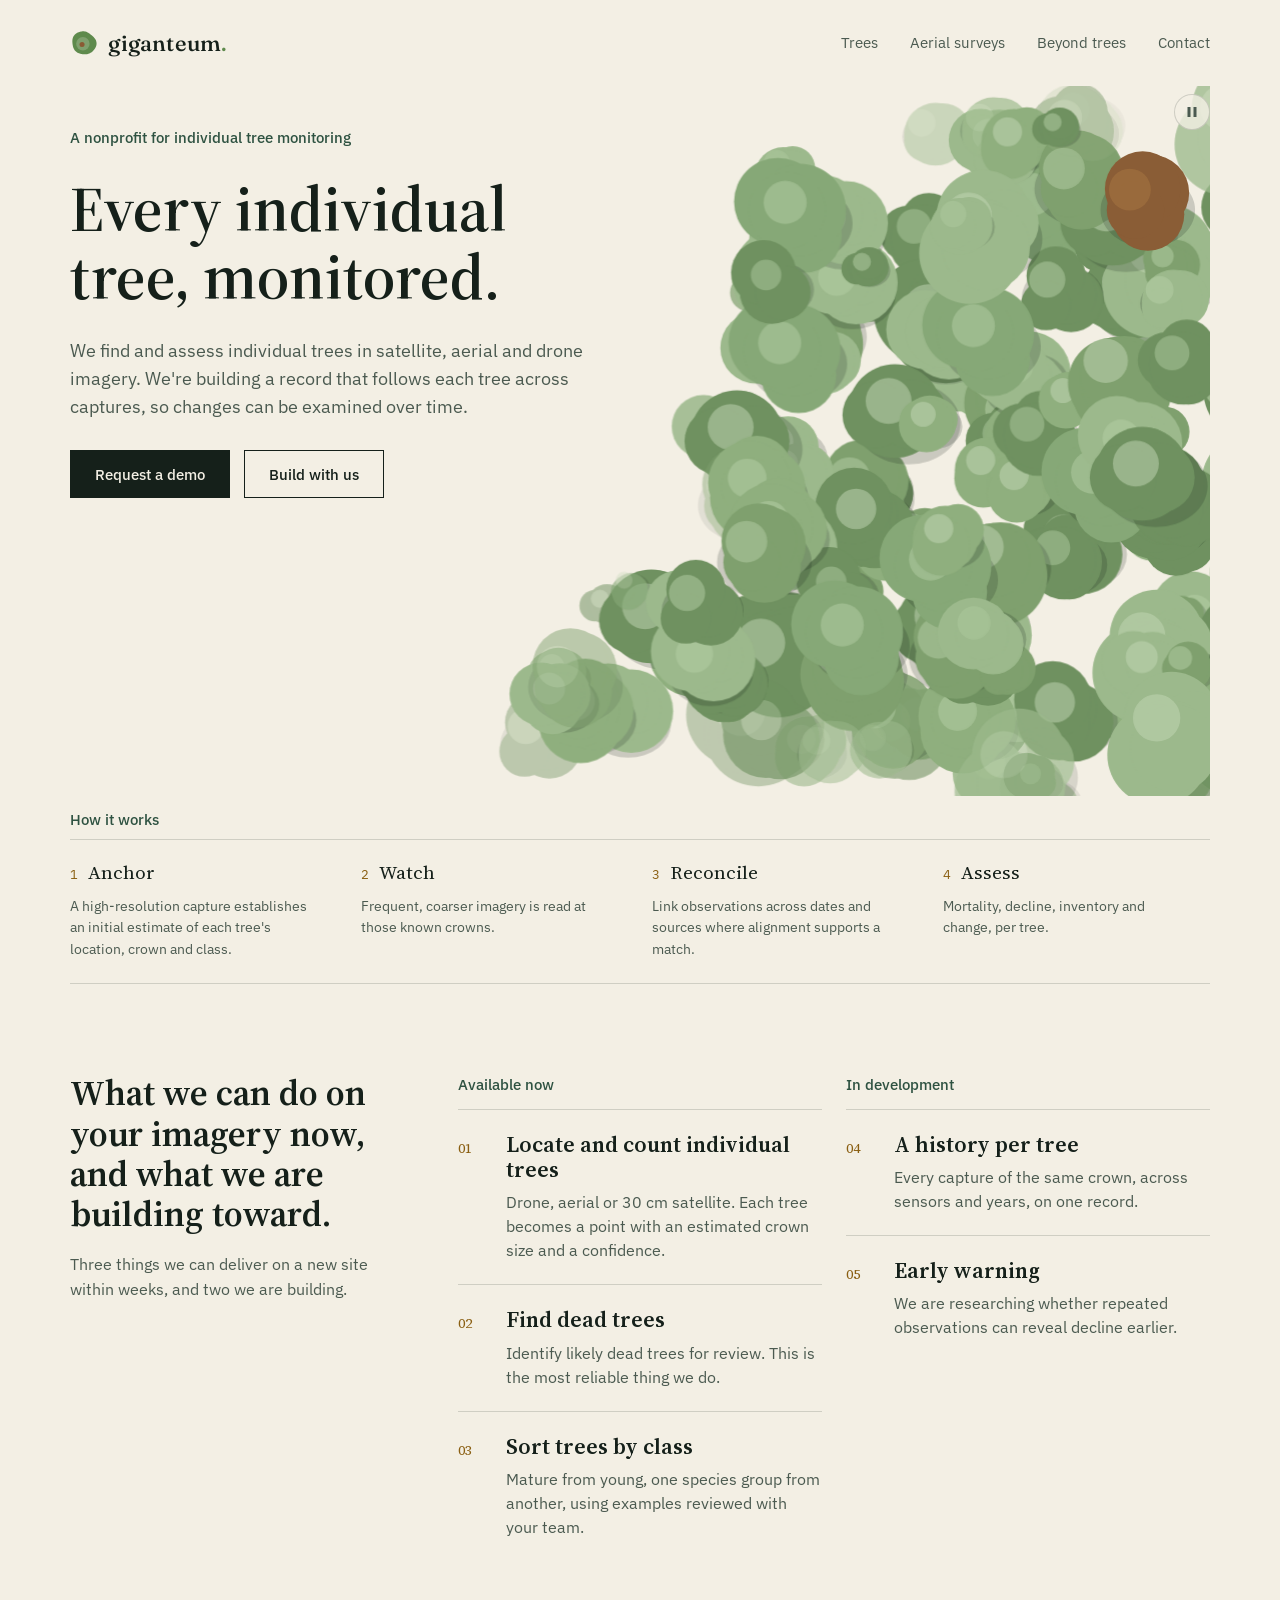
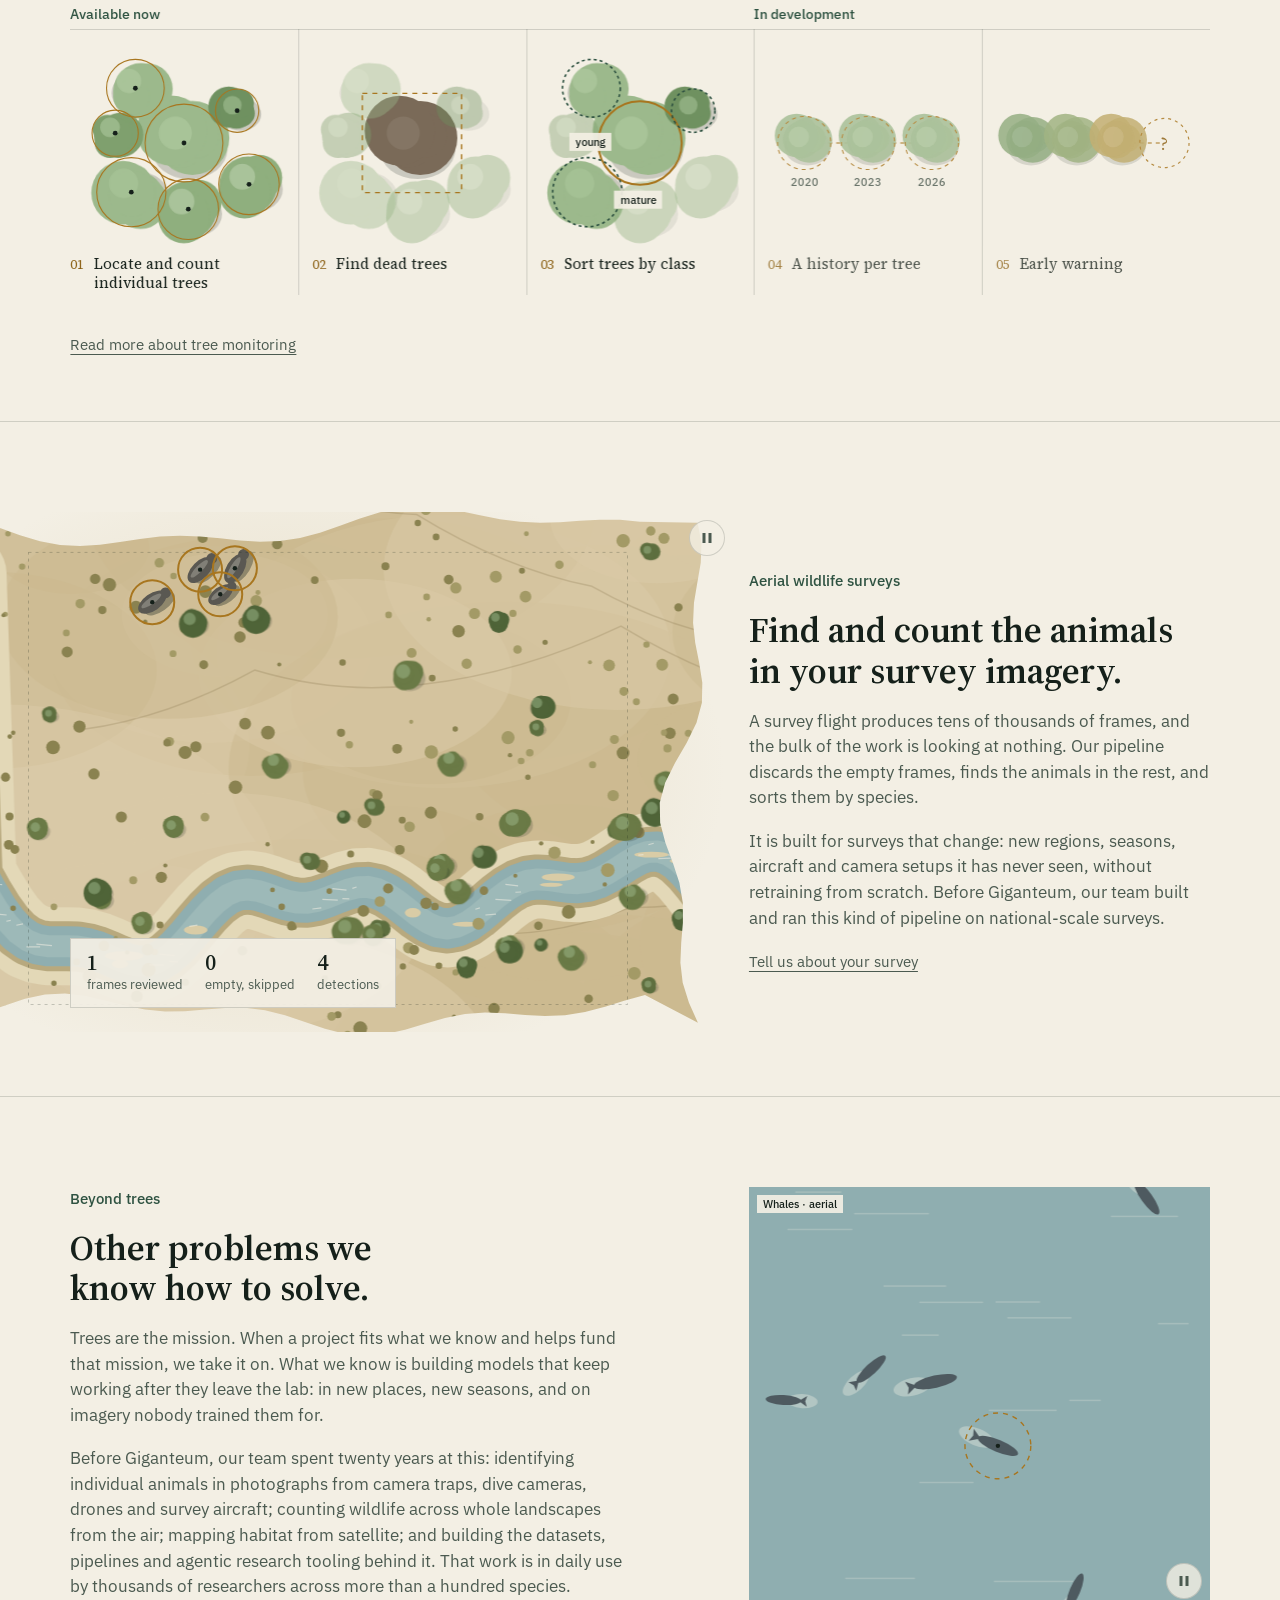
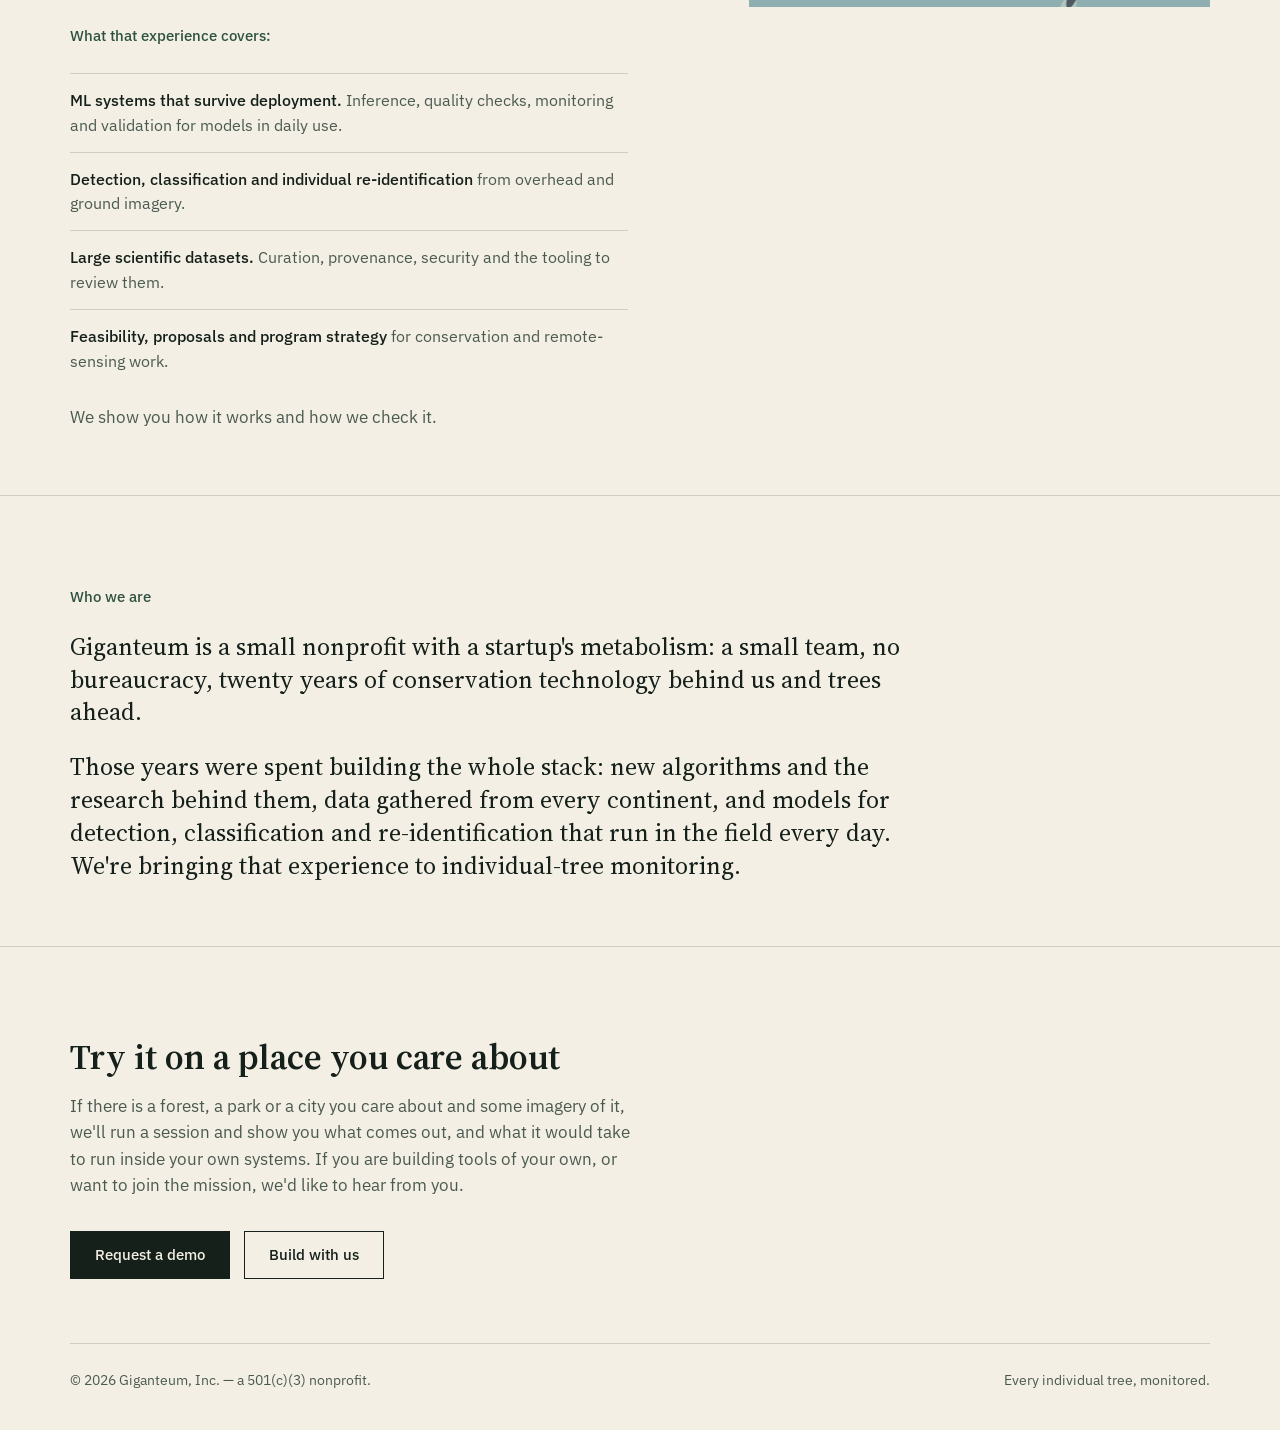
==== commit 0b18eb69: "Site at website 605055b: faster hero start, hero start fixed on every screen size" ====
--- a/index.html
+++ b/index.html
@@ -511,7 +511,7 @@
 </main>
 
 <script src="js/engine.js?h=83940f65bd" defer></script>
-<script src="js/scene-hero.js?h=67be435176" defer></script>
+<script src="js/scene-hero.js?h=0b6c4eccef" defer></script>
 <script src="js/scene-aerial.js?h=0674b0cf72" defer></script>
 <script src="js/scene-beyond.js?h=9a30496fa0" defer></script>
 <script src="js/scene-drafts.js?h=fc6bce7b9d" defer></script>
